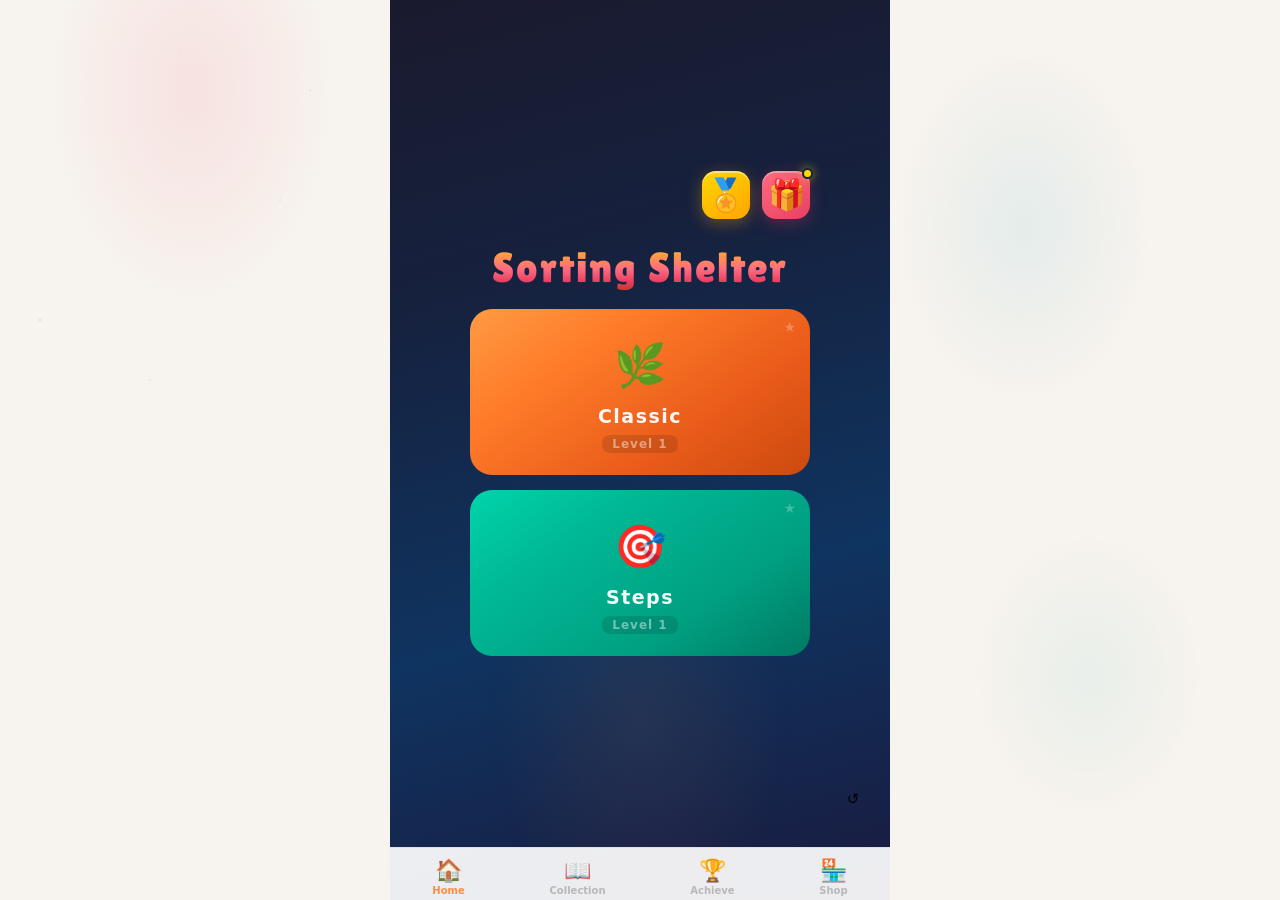
==== index.html @ 6ab9669a "Sorting Shelter Pro - v2 release" ====
<!DOCTYPE html>
<html lang="en">
<head>
<meta charset="UTF-8">
<meta name="viewport" content="width=device-width, initial-scale=1.0, maximum-scale=1.0, user-scalable=no, viewport-fit=cover">
<meta name="apple-mobile-web-app-capable" content="yes">
<meta name="apple-mobile-web-app-status-bar-style" content="default">
<title>Sorting Shelter</title>
<link rel="preconnect" href="https://fonts.googleapis.com">
<link rel="preconnect" href="https://fonts.gstatic.com" crossorigin>
<link href="https://fonts.googleapis.com/css2?family=Lilita+One&display=swap" rel="stylesheet">
<style>
:root {
  --tube-w: 68px; --tube-h: 172px; --cell-h: 34px;
  --bg: #F7F3EE; --card: #FFFFFF; --surface: #FFFDF9;
  --text: #3D3D3D; --text2: #8E8E8E; --text3: #B8B8B8;
  --gold: #FF9F1C; --pink: #FF6B81; --green: #2EC4B6; --blue: #45B7D1;
  --shadow: 0 2px 12px rgba(0,0,0,0.06); --shadow-lg: 0 8px 32px rgba(0,0,0,0.1);
  --radius: 16px; --radius-sm: 10px;
}
*, *::before, *::after { margin:0; padding:0; box-sizing:border-box; }
html, body { width:100%; height:100%; overflow:hidden; background:var(--bg);
  font-family: -apple-system, 'PingFang SC', 'Microsoft YaHei', system-ui, sans-serif;
  touch-action: manipulation; -webkit-tap-highlight-color: transparent;
  -webkit-user-select:none; user-select:none; -webkit-touch-callout:none; }

#app { width:100%; height:100%; max-width:500px; margin:0 auto;
  display:flex; flex-direction:column; position:relative; overflow:hidden;
  background:linear-gradient(180deg, #FFFDF7 0%, #F7F3EE 30%, #EDE8E0 100%); }

/* ===== PAGES ===== */
.page { position:absolute; top:0;left:0;width:100%;height:100%; z-index:50;
  display:flex; flex-direction:column; transition:transform 0.4s cubic-bezier(0.4,0,0.2,1), opacity 0.35s ease; }
.page.hidden { transform:translateY(12px); opacity:0; pointer-events:none; }

/* ===== BOTTOM NAV ===== */
#nav-bar { position:absolute; bottom:0;left:0;width:100%; z-index:60; display:flex;
  background:rgba(255,255,255,0.92); backdrop-filter:blur(20px);
  border-top:1px solid rgba(0,0,0,0.05); padding:6px 0 env(safe-area-inset-bottom,8px); justify-content:space-around; }
.nav-item { display:flex; flex-direction:column; align-items:center; gap:2px; cursor:pointer;
  padding:4px 12px; color:var(--text3); transition:color 0.2s; position:relative; }
.nav-item.active { color:#FF8C42; }
.nav-item .ni { font-size:22px; }
.nav-item .nl { font-size:10px; font-weight:600; }
.nav-dot { position:absolute; top:2px; right:calc(50% - 20px); width:7px; height:7px;
  background:var(--pink); border-radius:50%; border:2px solid #fff; display:none; }
.nav-dot.show { display:block; }

/* ===== HOME PAGE — Game UI Redesign ===== */
#home-page {
  justify-content:center; align-items:center; padding:0 20px 90px; gap:0; overflow-y:auto; overflow-x:hidden;
  background:linear-gradient(165deg, #1a1a2e 0%, #16213e 30%, #0f3460 65%, #1a1a3e 100%);
}

/* === Floating particle / nebula bg === */
.home-bg-deco { display:none; }
#home-page::before {
  content:''; position:fixed; inset:0; z-index:0; pointer-events:none;
  background:
    radial-gradient(ellipse 200px 300px at 15% 10%, rgba(255,107,129,.12) 0%, transparent 70%),
    radial-gradient(ellipse 180px 250px at 80% 25%, rgba(69,183,209,.10) 0%, transparent 70%),
    radial-gradient(ellipse 220px 320px at 50% 80%, rgba(255,140,66,.08) 0%, transparent 70%),
    radial-gradient(ellipse 160px 200px at 85% 75%, rgba(46,196,182,.07) 0%, transparent 70%);
}
#home-page::after {
  content:''; position:fixed; inset:0; z-index:0; pointer-events:none;
  opacity:.7; animation:bgTwinkle 6s ease-in-out infinite alternate;
  background-image:
    radial-gradient(2px 2px at 60px 120px, rgba(255,255,255,.5), transparent),
    radial-gradient(2px 2px at 180px 50px, rgba(255,224,102,.4), transparent),
    radial-gradient(1.5px 1.5px at 280px 200px, rgba(69,183,209,.4), transparent),
    radial-gradient(2px 2px at 40px 320px, rgba(255,107,129,.35), transparent),
    radial-gradient(1.5px 1.5px at 310px 90px, rgba(46,196,182,.3), transparent),
    radial-gradient(2px 2px at 150px 380px, rgba(255,154,68,.3), transparent);
}
@keyframes bgTwinkle { 0%{opacity:.5} 100%{opacity:1} }

/* === Top bar: medal + daily reward === */
.home-top-bar { position:relative; z-index:10; width:100%; max-width:340px;
  display:flex; justify-content:flex-end; align-items:center; margin-top:16px; margin-bottom:8px; gap:12px; }
.home-medal { cursor:pointer; transition:transform .2s; position:relative; }
.home-medal:active { transform:scale(.88); }
.home-medal-icon { font-size:32px; width:48px; height:48px;
  background:linear-gradient(145deg,#FFD700,#FFA500);
  border-radius:14px; display:flex; align-items:center; justify-content:center;
  box-shadow:0 4px 16px rgba(255,170,0,.35), inset 0 2px 0 rgba(255,255,255,.4), 0 -2px 0 rgba(0,0,0,.08);
  transition:all .2s; }
.home-medal:hover .home-medal-icon { transform:translateY(-2px); box-shadow:0 6px 22px rgba(255,170,0,.45); }
.home-medal-dot { position:absolute; top:-2px; right:-2px; width:10px; height:10px;
  background:#FF3B5C; border-radius:50%; border:2.5px solid #16213e; display:none;
  box-shadow:0 0 8px rgba(255,59,92,.6); animation:pulseDot 1.5s infinite; }
.home-medal-dot.show { display:block; }
@keyframes pulseDot { 0%,100%{transform:scale(1)} 50%{transform:scale(1.3)} }

/* === Daily gift button === */
.home-daily-btn { position:relative; cursor:pointer; transition:transform .2s; line-height:1; }
.home-daily-btn:active { transform:scale(.88); }
.home-daily-btn.claimed { opacity:.3; pointer-events:none; }
.home-daily-icon { font-size:30px; width:48px; height:48px;
  background:linear-gradient(145deg,#FF6B81,#E84060);
  border-radius:14px; display:flex; align-items:center; justify-content:center;
  box-shadow:0 4px 16px rgba(232,64,96,.3), inset 0 2px 0 rgba(255,255,255,.3), 0 -2px 0 rgba(0,0,0,.08);
  animation:giftBounce 2.5s ease-in-out infinite; filter:drop-shadow(0 2px 6px rgba(232,64,96/.25)); }
.home-daily-btn.claimed .home-daily-icon { animation:none; filter:grayscale(.7); }
@keyframes giftBounce {
  0%,100%{transform:translateY(0) rotate(-3deg)}
  33%{transform:translateY(-4px) rotate(3deg)}
  66%{transform:translateY(-2px) rotate(-2deg)}
}
.home-daily-dot { position:absolute; top:-3px; right:-3px; width:11px; height:11px;
  background:#FFD700; border-radius:50%; border:2.5px solid #16213e;
  display:none; box-shadow:0 0 10px rgba(255,215,0,.6); animation:pulseDot 1.5s infinite .2s; }
.home-daily-dot.show { display:block; }

/* === Hero — big floating game title === */
.home-hero { text-align:center; margin:16px 0 18px; position:relative; z-index:5; }
.home-title { font-family:'Lilita One',cursive; font-size:42px; letter-spacing:2px;
  background:linear-gradient(180deg,#FFE066 0%,#FF9A44 25%,#FF6B81 55%,#E84060 80%,#C0392B 100%);
  -webkit-background-clip:text; -webkit-text-fill-color:transparent; background-clip:text;
  filter:drop-shadow(0 3px 0 rgba(0,0,0/.25)) drop-shadow(0 5px 12px rgba(255,106,129/.35));
  animation:titleFloat 4s ease-in-out infinite; }
@keyframes titleFloat { 0%,100%{transform:translateY(0)} 50%{transform:translateY(-5px)} }

/* === Mascot parade — collectible slots (glassmorphism) === */
/* === Stats pills — hidden (removed from HTML) === */
.home-stats { display:none; }
.stat-pill { display:none; }

/* === Mode cards — game level selection style === */
.mode-cards { display:flex; flex-direction:column; gap:15px; width:100%;
  max-width:340px; position:relative; z-index:5; }

.mode-card { border-radius:22px; padding:0; cursor:pointer;
  transition:all .3s cubic-bezier(.34,1.56,.64,1);
  position:relative; overflow:hidden;
  border:2px solid rgba(255,255,255/.08);
  box-shadow:0 8px 32px rgba(0,0,0/.2), 0 2px 8px rgba(0,0,0/.1), inset 0 1px 0 rgba(255,255,255/.06); }
.mode-card:active { transform:scale(.95) translateY(2px); }
.mode-card:hover { transform:translateY(-3px); box-shadow:0 12px 40px rgba(0,0,0/.3), 0 4px 12px rgba(0,0,0/.15); }

/* Classic — warm golden fire gradient */
.mode-card.c0 {
  background:linear-gradient(145deg, #FF9A44 0%, #FF7B29 30%, #E85A19 70%, #CC4A0F 100%); }
.mode-card.c0::before {
  content:''; position:absolute; inset:0;
  background:
    linear-gradient(135deg, rgba(255,255,255/.18) 0%, transparent 55%);
  pointer-events:none; }

/* Steps — electric teal gradient */
.mode-card.c2 {
  background:linear-gradient(145deg, #00D4AA 0%, #00B894 30%, #009F82 70%, #007A63 100%); }
.mode-card.c2::before {
  content:''; position:absolute; inset:0;
  background:
    linear-gradient(135deg, rgba(255,255,255/.15) 0%, transparent 55%);
  pointer-events:none; }

.mode-card-inner { display:flex; flex-direction:column; align-items:center; gap:8px;
  padding:26px 20px 22px; position:relative; z-index:1; }
.mode-big-icon { font-size:42px; width:62px; height:62px; border-radius:17px;
  background:linear-gradient(145deg, rgba(255,255,255/.25), rgba(255,255,255/.08));
  display:flex; align-items:center; justify-content:center;
  box-shadow:0 4px 16px rgba(0,0,0/.15), inset 0 2px 0 rgba(255,255,255/.2);
  border:1px solid rgba(255,255,255/.15);
  transition:transform .3s; }
.mode-card:hover .mode-big-icon { transform:rotate(-5deg) scale(1.08); }

.mode-name { font-size:19px; font-weight:900; letter-spacing:1.5px; color:rgba(255,255,255,.95);
  text-shadow:0 2px 4px rgba(0,0,0/.2); }

.mode-lvl { font-size:12px; font-weight:700; letter-spacing:1px;
  color:rgba(255,255,255,.45); text-shadow:0 1px 2px rgba(0,0,0/.15);
  background:rgba(0,0,0,.12); padding:2px 10px; border-radius:8px; }

/* Star ornament on mode cards */
.mode-card::after {
  content:'★'; position:absolute; top:10px; right:14px; font-size:14px;
  opacity:.25; color:#fff; pointer-events:none; }

/* === Reset button === */
.home-reset { position:absolute; bottom:84px; right:20px; z-index:10;
  width:34px; height:34px; border-radius:50%;
  background:rgba(255,255,255/.06); color:rgba(255,255,255/.2); font-size:15px;
  display:flex; align-items:center; justify-content:center;
  cursor:pointer; transition:all .25s; border:1px solid rgba(255,255,255/.06); }
.home-reset:active { background:rgba(255,255,255/.12); color:rgba(255,255,255/.4); }

/* ===== GAME PAGE ===== */
#game-page { padding-bottom:70px; background:linear-gradient(180deg,#FFF9F3 0%,#F7F0E8 25%,#EDE6DD 60%,#E5DDD2 100%); }
/* Header - floating glass panel */
.g-top { padding:10px 14px 8px; display:flex; align-items:center; justify-content:space-between;
  position:relative; z-index:20; gap:6px;
  background:linear-gradient(180deg,rgba(255,255,255,0.7) 0%,rgba(255,255,255,0.35) 100%);
  backdrop-filter:blur(16px); border-bottom:1px solid rgba(0,0,0,0.04); }
.g-back { width:38px; height:38px; border-radius:14px; background:rgba(255,255,255,0.85);
  box-shadow:0 3px 12px rgba(0,0,0,0.08), inset 0 1px 0 rgba(255,255,255,0.9);
  color:#666; font-size:17px; cursor:pointer;
  display:flex; align-items:center; justify-content:center; flex-shrink:0;
  transition:all 0.2s; border:1px solid rgba(0,0,0,0.04); }
.g-back:active { transform:scale(0.90); background:rgba(0,0,0,0.05); }
.g-title-area { flex:1; display:flex; flex-direction:column; align-items:center; gap:1px; min-width:0; }
.g-title { color:#333; font-size:16px; font-weight:900; letter-spacing:0.5px; text-shadow:0 1px 0 rgba(255,255,255,0.5); }
.g-stars { font-size:18px; letter-spacing:2px; filter:drop-shadow(0 1px 2px rgba(255,200,0,0.4)); }
.g-badges { display:flex; gap:5px; flex-wrap:wrap; align-items:center; }
.gbdg { padding:4px 10px; border-radius:10px; font-size:10px; font-weight:800;
  letter-spacing:0.3px; box-shadow:0 2px 6px rgba(0,0,0,0.06); }
.gbdg.lv { background:linear-gradient(135deg,#FFF3E0,#FFE0B2); color:#E67E22;
  box-shadow:0 2px 8px rgba(230,126,34,0.15); }
.gbdg.mv { background:linear-gradient(135deg,#FFF8E1,#FFE082); color:#D4A017;
  box-shadow:0 2px 8px rgba(212,160,23,0.12); }
.gbdg.cm { background:linear-gradient(135deg,#E0F7FA,#B2EBF2); color:#0097A7; font-size:11px;
  box-shadow:0 2px 8px rgba(0,151,167,0.12); }
/* Shop icon in game */
.g-shop-btn { width:34px; height:34px; border-radius:12px; background:linear-gradient(145deg,#FFECB3,#FFD54F);
  border:none; cursor:pointer; font-size:16px;
  display:flex; align-items:center; justify-content:center;
  box-shadow:0 3px 12px rgba(255,193,7,0.25); flex-shrink:0; transition:all 0.18s; }
.g-shop-btn:active { transform:scale(0.88); box-shadow:0 1px 6px rgba(255,193,7,0.2); }
/* Combo - big juicy popup */
.combo-pop { position:fixed; top:35%; left:50%; transform:translate(-50%,-50%); z-index:300;
  pointer-events:none; font-size:32px; font-weight:900;
  background:linear-gradient(135deg,#FF8C42,#FF6B81);
  -webkit-background-clip:text; -webkit-text-fill-color:transparent; background-clip:text;
  filter:drop-shadow(0 4px 12px rgba(255,140,66,0.5)) drop-shadow(0 0 20px rgba(255,107,129,0.3));
  animation:comboUp 1.2s cubic-bezier(0.175,0.885,0.32,1.275) forwards; }
@keyframes comboUp { 0%{transform:translate(-50%,-50%) scale(0.3) rotate(-8deg);opacity:0}
  25%{transform:translate(-50%,-65%) scale(1.25) rotate(2deg);opacity:1}
  45%{transform:translate(-50%,-70%) scale(1) rotate(0deg);opacity:1}
  100%{transform:translate(-50%,-110%) scale(0.85) rotate(0deg);opacity:0} }
/* Progress bar - thick glowing */
#prog-wrap { padding:6px 18px 4px; position:relative; z-index:20; }
#prog-trk { width:100%; height:8px; background:rgba(0,0,0,0.06); border-radius:4px; overflow:hidden;
  box-shadow:inset 0 1px 3px rgba(0,0,0,0.08); }
#prog-fill { height:100%; background:linear-gradient(90deg,#2EC4B6,#45B7D1,#6DD5ED); border-radius:4px;
  transition:width 0.5s cubic-bezier(0.4,0,0.2,1); width:0%;
  box-shadow:0 0 8px rgba(46,196,182,0.35), 0 2px 4px rgba(46,196,182,0.2);
  position:relative; }
#prog-fill::after { content:''; position:absolute; right:0;top:-2px;width:12px;height:12px;
  border-radius:50%; background:radial-gradient(circle,#fff 40%,transparent 70%);
  opacity:0.7; animation:progPulse 1.5s ease-in-out infinite; }
@keyframes progPulse { 0%,100%{transform:scale(1);opacity:0.7} 50%{transform:scale(1.5);opacity:0.4} }

/* ===== TUTORIAL BANNER ===== */
#tut-banner { position:relative; z-index:25; margin:4px 14px 0; padding:10px 14px;
  display:flex; align-items:center; gap:10px;
  background:linear-gradient(135deg,rgba(255,255,255,.95),rgba(255,248,240,.95));
  border-radius:16px; box-shadow:0 4px 20px rgba(0,0,0,.08),0 0 0 1.5px rgba(255,140,66,.18);
  backdrop-filter:blur(12px); animation:tutSlideIn .45s cubic-bezier(.34,1.56,.64,1); }
@keyframes tutSlideIn { from{opacity:0;transform:translateY(-14px)} to{opacity:1;transform:translateY(0)} }
#tut-banner.show { display:flex !important; }
.tut-guide { font-size:34px; line-height:1; flex-shrink:0;
  animation:tutGuideFloat 2s ease-in-out infinite; }
@keyframes tutGuideFloat { 0%,100%{transform:translateY(0)} 50%{transform:translateY(-4px)} }
.tut-content { flex:1; min-width:0; }
.tut-title { font-size:13px; font-weight:900; color:#FF8C42; letter-spacing:.5px; margin-bottom:2px; }
.tut-desc { font-size:11px; color:#666; line-height:1.4; }
.tut-skip { flex-shrink:0; padding:6px 14px; border-radius:12px; border:1px solid rgba(0,0,0,.08);
  background:rgba(0,0,0,.03); color:#999; font-size:11px; font-weight:700; cursor:pointer;
  transition:all .2s; }
.tut-skip:active { background:rgba(0,0,0,.08); color:#666; }

/* Tutorial tube highlight glow */
.tube-w.tut-source { animation:tutGlowSource 1s ease-in-out infinite; }
.tube-w.tut-target { animation:tutGlowTarget 1s ease-in-out infinite; }
@keyframes tutGlowSource {
  0%,100%{ filter:drop-shadow(0 0 6px rgba(255,140,66,.4)) drop-shadow(0 0 14px rgba(255,140,66,.18)); }
  50%{ filter:drop-shadow(0 0 12px rgba(255,140,66,.7)) drop-shadow(0 0 28px rgba(255,140,66,.35)); }
}
@keyframes tutGlowTarget {
  0%,100%{ filter:drop-shadow(0 0 6px rgba(46,196,182,.4)) drop-shadow(0 0 14px rgba(46,196,182,.18)); }
  50%{ filter:drop-shadow(0 0 12px rgba(46,196,182,.7)) drop-shadow(0 0 28px rgba(46,196,182,.35)); }
}

/* Arrow indicator between tubes */
.tut-arrow { position:absolute; z-index:30; pointer-events:none;
  font-size:22px; animation:tutArrowBounce .8s ease-in-out infinite; }
@keyframes tutArrowBounce { 0%,100%{transform:translateY(0)} 50%{transform:translateY(-8px)} }

/* Tube area - centered stage */
#tube-area { flex:1; position:relative; z-index:20; display:flex;
  flex-wrap:wrap; justify-content:center; align-items:flex-end; align-content:flex-end;
  padding:8px 10px 6px; gap:12px 8px; overflow-y:auto; }
/* Tube - 3D glass column */
.tube-w { display:flex; flex-direction:column; align-items:center; cursor:pointer;
  position:relative; transition:transform 0.3s cubic-bezier(0.34,1.56,0.64,1); }
.tube-w:active { transform:scale(0.94); }
.tube-w.pure .tube-b { border-color:rgba(46,196,182,0.55);
  box-shadow:0 0 0 2px rgba(46,196,182,0.18),
  0 0 18px rgba(46,196,182,0.15), 0 8px 24px rgba(0,0,0,0.08),
  inset 0 -4px 12px rgba(46,196,182,0.06); }
.tube-w.ready .tube-b { border-color:#2EC4B6;
  animation:readyGlow 1.2s ease-in-out infinite; }
@keyframes readyGlow { 0%,100%{box-shadow:0 0 0 3px rgba(46,196,182,0.25),0 0 22px rgba(46,196,182,0.2),0 8px 24px rgba(0,0,0,0.08)}
  50%{box-shadow:0 0 0 7px rgba(46,196,182,0.45),0 0 36px rgba(46,196,182,0.35),0 8px 28px rgba(0,0,0,0.1)} }
.tube-w.wrong { animation:shake 0.4s ease; }
@keyframes shake { 0%,100%{transform:translateX(0)} 20%{transform:translateX(-6px)}
  40%{transform:translateX(6px)} 60%{transform:translateX(-4px)} 80%{transform:translateX(4px)} }
.tube-w.hint { animation:hintPulse 0.5s ease-in-out 3; }
@keyframes hintPulse { 0%,100%{filter:brightness(1)} 50%{filter:brightness(1.25) drop-shadow(0 0 14px var(--gold))} }
.tube-w.selected .tube-b { border-color:#FF8C42 !important;
  box-shadow:0 0 0 3.5px rgba(255,140,66,0.30),0 0 26px rgba(255,140,66,0.20),0 8px 24px rgba(0,0,0,0.09),
  inset 0 0 16px rgba(255,140,66,0.04); }
/* Extra slot: 2 cells = half height, solid like normal tubes */
.tube-w.extra-tube .tube-b { min-height:calc(var(--cell-h)*2 + 14px); }
.tube-w.extra-tube .tube-s { display:none; }
.ripple { position:absolute; border-radius:50%; background:rgba(255,140,66,0.35);
  transform:scale(0); animation:rippleOut 0.6s ease-out forwards; pointer-events:none; z-index:5; }
@keyframes rippleOut { to { transform:scale(4.5); opacity:0; } }

/* Tube body - frosted glass column */
.tube-b {
  width:var(--tube-w); min-height:var(--tube-h); position:relative;
  display:flex; flex-direction:column-reverse; padding:5px 0;
  border-radius:13px 13px 20px 20px;
  background:linear-gradient(180deg,
    rgba(255,255,255,0.96) 0%,
    rgba(252,248,245,0.92) 20%,
    rgba(248,242,236,0.86) 55%,
    rgba(242,236,230,0.88) 85%,
    rgba(238,232,226,0.92) 100%);
  border:2.5px solid rgba(200,190,178,0.35);
  box-shadow:
    inset 0 2px 0 rgba(255,255,255,0.9),
    inset 0 -6px 14px rgba(0,0,0,0.03),
    0 6px 24px rgba(0,0,0,0.07),
    0 2px 8px rgba(0,0,0,0.04);
  transition:box-shadow 0.3s,border-color 0.3s;
}
.tube-base { width:calc(var(--tube-w) + 14px); height:7px;
  background:linear-gradient(90deg,rgba(0,0,0,0.05),rgba(0,0,0,0.08),rgba(0,0,0,0.05));
  border-radius:0 0 12px 12px; margin-top:-1px; box-shadow:0 2px 6px rgba(0,0,0,0.06); }

/* Animal cells - juicy rounded tiles */
.tube-a { width:calc(var(--tube-w) - 14px); height:var(--cell-h); margin:2px auto;
  border-radius:11px; display:flex; align-items:center; justify-content:center;
  font-size:19px; position:relative; z-index:2;
  animation:popIn 0.32s cubic-bezier(0.34,1.56,0.64,1);
  background:linear-gradient(145deg,#FFFFFF 0%,#FFF9F2 40%,#FFF3E6 100%);
  box-shadow:
    0 2px 6px rgba(0,0,0,0.07),
    0 1px 2px rgba(0,0,0,0.04),
    inset 0 1.5px 0 rgba(255,255,255,0.95),
    inset 0 -1px 0 rgba(0,0,0,0.02);
  border:1px solid rgba(255,255,255,0.7); }
@keyframes popIn { 0%{transform:translateY(-22px) scale(0.65);opacity:0}
  100%{transform:translateY(0) scale(1);opacity:1} }
/* Top cell gets extra elevation */
.tube-a.top { 
  box-shadow:
    0 5px 14px rgba(0,0,0,0.10),
    0 2px 5px rgba(0,0,0,0.06),
    inset 0 2px 0 rgba(255,255,255,1),
    inset 0 -1px 0 rgba(0,0,0,0.02);
  transform:translateY(-1px); margin-bottom:3px; }
.tube-e { width:22px; height:22px; border-radius:50%;
  background:linear-gradient(145deg,rgba(250,248,245,0.8),rgba(240,235,230,0.5));
  border:1.5px dashed rgba(180,170,160,0.2); margin:auto;
  box-shadow:inset 0 1px 2px rgba(0,0,0,0.03); }
.tube-s { width:calc(var(--tube-w) - 14px); height:var(--cell-h); margin:2px auto;
  border-radius:11px; background:linear-gradient(145deg,rgba(248,246,243,0.6),rgba(240,236,232,0.35));
  border:1px solid rgba(220,212,202,0.2); }
/* Fly arc - enhanced shadow */
.fly-arc { position:fixed; z-index:500; pointer-events:none; font-size:26px;
  filter:drop-shadow(0 6px 16px rgba(0,0,0,0.25)) drop-shadow(0 2px 4px rgba(0,0,0,0.15)); }
.splash { position:fixed; z-index:499; pointer-events:none; width:6px; height:6px;
  border-radius:50%; animation:splashOut 0.5s ease-out forwards; }
@keyframes splashOut { 0%{transform:translate(0,0) scale(1);opacity:0.9}
  100%{transform:translate(var(--sx),var(--sy)) scale(0);opacity:0} }
.rel-a { position:fixed; z-index:500; pointer-events:none; font-size:32px;
  animation:relUp 0.8s cubic-bezier(0.25,0.46,0.45,0.94) forwards;
  filter:drop-shadow(0 4px 12px rgba(255,140,66,0.3)); }
@keyframes relUp { 0%{transform:translateY(0) scale(1);opacity:1}
  40%{transform:translateY(-110px) scale(1.4);opacity:1}
  70%{transform:translateY(-180px) scale(1.1);opacity:0.7}
  100%{transform:translateY(-220px) scale(0.3);opacity:0} }

/* Items - large pill buttons */
#item-bar { padding:4px 16px; display:flex; justify-content:center; gap:8px;
  flex-wrap:wrap; position:relative; z-index:20; }
.itm { display:flex; align-items:center; gap:5px; padding:9px 14px; border-radius:16px;
  border:none; background:linear-gradient(145deg,#FFFFFF 0%,#FAF8F5 100%);
  color:#555; font-size:11px; font-weight:700; cursor:pointer;
  box-shadow:0 3px 14px rgba(0,0,0,0.06), 0 1px 3px rgba(0,0,0,0.04),
    inset 0 1.5px 0 rgba(255,255,255,0.95);
  transition:all 0.2s cubic-bezier(0.4,0,0.2,1); position:relative; }
.itm:active { transform:scale(0.94) translateY(1px); box-shadow:0 1px 6px rgba(0,0,0,0.08); }
.itm:disabled { opacity:0.35; pointer-events:none; }
.itm .ic { font-size:17px; }
.itm .cn { color:#FF8C42; font-weight:900; font-size:11px; min-width:14px; text-align:center; }
#ctrls { padding:6px 18px 14px; display:flex; justify-content:center; gap:12px;
  position:relative; z-index:20; }
.cbtn { flex:1; max-width:150px; height:44px; border:none; border-radius:22px;
  font-size:13px; font-weight:800; cursor:pointer; display:flex;
  align-items:center; justify-content:center; gap:6px;
  transition:all 0.2s cubic-bezier(0.4,0,0.2,1);
  letter-spacing:0.5px; }
.cbtn:active { transform:scale(0.95) translateY(1px); }
.cbtn.und { background:linear-gradient(145deg,#FFFFFF 0%,#F5F3F0 100%);
  color:#777; box-shadow:0 4px 16px rgba(0,0,0,0.05), inset 0 1px 0 rgba(255,255,255,0.9),
    inset 0 -1px 0 rgba(0,0,0,0.02); border:1px solid rgba(0,0,0,0.04); }
.cbtn.und:disabled { opacity:0.28; pointer-events:none; }
.cbtn.res { background:linear-gradient(135deg,#FFF0EC 0%,#FFE0D8 100%);
  color:#E74C3C; box-shadow:0 4px 18px rgba(231,76,60,0.15), inset 0 1px 0 rgba(255,255,255,0.7);
  border:1px solid rgba(231,76,60,0.08); }

/* ===== COLLECTION PAGE ===== */
#coll-page { padding:0 0 90px; overflow-y:auto; }
/* Header */
.coll-header { text-align:center; padding:28px 20px 16px;
  background:linear-gradient(180deg,#FFF8F0 0%,#FFFDF9 60%,#F7F3EE 100%); }
.coll-hero-icon { font-size:52px; animation:float 3s ease-in-out infinite; }
.coll-title { font-size:26px; font-weight:900; margin-top:2px;
  background:linear-gradient(135deg,#FF8C42,#FF6B81,#45B7D1);
  -webkit-background-clip:text; -webkit-text-fill-color:transparent; background-clip:text; }
.coll-sub { color:var(--text2); font-size:12px; margin-top:2px; }
/* Progress Ring */
.coll-progress-ring { position:relative; width:100px; height:100px; margin:16px auto 0; }
.coll-ring-svg { width:100%; height:100%; transform:rotate(-90deg); }
.coll-ring-bg { fill:none; stroke:#EDE8E0; stroke-width:8; }
.coll-ring-fill { fill:none; stroke:url(#ringGrad); stroke-width:8; stroke-linecap:round;
  transition:stroke-dasharray 0.6s ease; }
.coll-ring-text { position:absolute; top:0;left:0;width:100%;height:100%;
  display:flex; flex-direction:column; align-items:center; justify-content:center; }
.coll-ring-text span { font-size:22px; font-weight:900; color:var(--text); }
.coll-ring-text small { font-size:12px; color:var(--text3); font-weight:600; }

/* Region Section */
.coll-section { padding:0 14px; margin-bottom:18px; }
.coll-section-title { display:flex; align-items:center; gap:8px; font-size:14px; font-weight:800;
  color:var(--text); margin-bottom:10px; padding:0 4px; }
.coll-section-title .cst-icon { font-size:18px; }
.coll-section-title .cst-count { margin-left:auto; font-size:11px; font-weight:600; color:var(--text2); }
.coll-section-title .cst-count span { color:#FF8C42; }

/* Card Grid */
.coll-grid { display:grid; grid-template-columns:repeat(4,1fr); gap:8px; }

/* Card */
.coll-card { border-radius:18px; padding:10px 4px 8px; background:var(--card);
  box-shadow:0 3px 12px rgba(0,0,0,0.05); text-align:center;
  position:relative; overflow:hidden;
  animation:collFadeIn 0.5s ease both;
  transition:transform 0.2s,box-shadow 0.2s; }
@keyframes collFadeIn { 0%{opacity:0;transform:translateY(12px) scale(0.92)}
  100%{opacity:1;transform:translateY(0) scale(1)} }
.coll-card:active { transform:scale(0.93); box-shadow:0 6px 20px rgba(0,0,0,0.1); }

/* Top accent bar */
.coll-card::before { content:''; position:absolute; top:0;left:0;width:100%;height:3px;
  transition:opacity 0.3s; }

/* Unlocked card */
.coll-card.unlocked { border:1px solid rgba(0,0,0,0.04); }
.coll-card.unlocked::before {
  background:linear-gradient(90deg,var(--card-accent, #FF8C42), var(--card-accent2, #FF6B81)); }
.coll-card.unlocked .coll-emoji { font-size:36px; line-height:1.1; filter:drop-shadow(0 2px 6px rgba(0,0,0,0.1)); }
.coll-card.unlocked .coll-name { color:var(--text); font-size:11px; font-weight:700; margin-top:4px; line-height:1.2; }
.coll-card.unlocked .coll-sound { color:var(--text3); font-size:9px; margin-top:2px; }
.coll-card.unlocked .coll-region { display:inline-block; font-size:9px; font-weight:600;
  padding:2px 8px; border-radius:8px; margin-top:4px;
  color:#FF8C42; background:rgba(255,140,66,0.08); }

/* Locked card */
.coll-card.locked { background:linear-gradient(135deg,#EEE,#F5F5F5); border:1px dashed rgba(0,0,0,0.06); }
.coll-card.locked::before { background:linear-gradient(90deg,#D0D0D0,#B8B8B8); opacity:0.3; }
.coll-card.locked .coll-emoji { font-size:28px; opacity:0.2; filter:grayscale(1) blur(2px); }
.coll-card.locked .coll-name { color:var(--text3); font-size:10px; margin-top:4px; }
.coll-card.locked .coll-sound { display:none; }
.coll-card.locked .coll-region { display:inline-block; font-size:9px; font-weight:600;
  padding:2px 8px; border-radius:8px; margin-top:4px;
  color:var(--text3); background:rgba(0,0,0,0.03); }
.coll-card.locked::after { content:'?'; position:absolute; bottom:4px;right:6px;
  font-size:20px; font-weight:900; color:rgba(0,0,0,0.06); }

/* Rare glow for collection progress milestones */
.coll-card.unlocked.rare::before { height:4px; }
.coll-card.unlocked.rare { border:1px solid rgba(255,140,66,0.15);
  box-shadow:0 3px 16px rgba(255,140,66,0.1); }

/* Responsive */
@media (max-width:380px) {
  .coll-grid { grid-template-columns:repeat(4,1fr); gap:6px; }
  .coll-card.unlocked .coll-emoji { font-size:30px; }
  .coll-card { padding:8px 3px 6px; border-radius:14px; }
}

/* ===== ACHIEVEMENTS PAGE ===== */
#achv-page { padding:12px 12px 90px; overflow-y:auto; background:#F5F3EE; }
.achv-header { text-align:center; margin-bottom:14px; }
.achv-title { font-size:22px; font-weight:800; color:#2C2C2C; letter-spacing:0.5px; }
.achv-stats { font-size:11px; color:#999; margin-top:2px; }
.achv-stats span { font-weight:700; color:#FF8C42; }
.achv-cat { margin-bottom:14px; }
.achv-cat-title { font-size:12px; font-weight:700; color:#777; padding:0 2px; margin-bottom:8px;
  display:flex; align-items:center; gap:6px; letter-spacing:0.3px; }
.achv-cat-title::after { content:''; flex:1; height:1px; background:rgba(0,0,0,0.06); }
.achv-grid { display:grid; grid-template-columns:1fr 1fr; gap:8px; }

/* === All items share this base === */
.achv-item { position:relative; border-radius:14px; padding:12px 10px 10px;
  background:#EBE7E0; box-shadow:0 1px 3px rgba(0,0,0,0.03);
  display:flex; flex-direction:column; align-items:center; text-align:center;
  overflow:hidden; transition:all 0.35s ease;
  animation:achvFadeIn 0.4s ease both;
  border:1px solid rgba(0,0,0,0.03); }
@keyframes achvFadeIn { 0%{opacity:0;transform:translateY(10px)} 100%{opacity:1;transform:translateY(0)} }
.achv-item:active { transform:scale(0.96); }

/* Top accent bar — muted for locked, vivid for done */
.achv-item::before { content:''; position:absolute; top:0;left:0;right:0;height:2px; opacity:0.2;
  transition:opacity 0.35s,height 0.35s,background 0.35s; }
.achv-item.tier-bronze::before { background:linear-gradient(90deg,#CD7F32,#E8BA78); }
.achv-item.tier-silver::before { background:linear-gradient(90deg,#9EAAB8,#C8D4E4); }
.achv-item.tier-gold::before { background:linear-gradient(90deg,#D4A017,#FFD700); }
.achv-item.tier-diamond::before { background:linear-gradient(90deg,#7EC8E3,#B9E8FF); }
.achv-item.done::before { height:3px; opacity:1; }

/* Icon */
.achv-item .achv-icon { font-size:30px; margin:6px 0 2px; line-height:1;
  filter:grayscale(1) brightness(0.75); opacity:0.25;
  transition:filter 0.4s,opacity 0.4s,transform 0.4s; }
.achv-item.done .achv-icon {
  filter:none; opacity:1; transform:scale(1.08);
  filter:drop-shadow(0 2px 6px rgba(0,0,0,0.1));
  animation:achvIconBounce 2.4s ease-in-out infinite 0.5s; }
@keyframes achvIconBounce {
  0%,100%{transform:scale(1.08) translateY(0)}
  50%{transform:scale(1.14) translateY(-2px)} }

/* Name */
.achv-item .achv-name { font-size:11px; font-weight:600; color:#B5B2AA; margin:2px 0;
  line-height:1.2; transition:color 0.35s; }
.achv-item.done .achv-name { color:#2C2C2C; font-weight:800; }

/* Description */
.achv-item .achv-desc { font-size:9px; color:#CCC8C0; margin-bottom:4px; line-height:1.3;
  transition:color 0.35s; }
.achv-item.done .achv-desc { color:#999; }

/* === Progress bar — ALWAYS visible === */
.achv-progress-wrap { width:80%; margin:4px 0; }
.achv-progress-track { width:100%; height:4px; background:rgba(0,0,0,0.06); border-radius:2px; overflow:hidden; }
.achv-progress-fill { height:100%; border-radius:2px; transition:width 0.6s ease; }
.achv-item:not(.done) .achv-progress-fill { background:linear-gradient(90deg,#FFB366,#FF8C42); }
.achv-item.done .achv-progress-fill { background:linear-gradient(90deg,#2ECC71,#1ABC9C); }
.achv-progress-label { font-size:8px; color:#C5C2BA; margin-top:2px; font-weight:600; text-align:center; }
.achv-item.done .achv-progress-label { color:#1ABC9C; }

/* Reward pill */
.achv-item .achv-reward { font-size:9px; font-weight:600; padding:2px 10px; border-radius:10px;
  background:rgba(0,0,0,0.03); color:#BBB8B0; margin-top:2px; transition:all 0.35s; }
.achv-item.done .achv-reward {
  background:linear-gradient(135deg,#E8F8F0,#D4F0E0);
  color:#1E8449; font-weight:700; }

/* Done card glow */
.achv-item.done {
  background:linear-gradient(160deg,#FFFFFF 0%,#FFFDF7 40%,#FFF8EC 100%);
  box-shadow:0 2px 12px rgba(255,140,66,0.08),0 1px 4px rgba(0,0,0,0.04);
  border:1.5px solid rgba(255,180,80,0.15); }

/* ===== OVERLAYS ===== */
.ovl { position:fixed; top:0;left:0;width:100%;height:100%; z-index:200; display:none;
  align-items:center; justify-content:center;
  background:rgba(0,0,0,0.40); backdrop-filter:blur(14px);
  -webkit-backdrop-filter:blur(14px); }
.ovl.show { display:flex; }

/* Base overlay card */
.ovl-card { background:linear-gradient(180deg,#FFFFFF 0%,#FBF9F7 50%,#F7F3ED 100%);
  border-radius:28px; padding:30px 24px 24px;
  text-align:center; max-width:340px; width:90%;
  position:relative; overflow:hidden;
  box-shadow:
    0 25px 70px rgba(0,0,0,0.18),
    0 10px 25px rgba(0,0,0,0.10),
    inset 0 1px 0 rgba(255,255,255,0.9),
    inset 0 -2px 0 rgba(0,0,0,0.02);
  animation:cardIn 0.45s cubic-bezier(0.175,0.885,0.32,1.275); }
@keyframes cardIn { 0%{transform:scale(0.55) translateY(20px);opacity:0}
  100%{transform:scale(1) translateY(0);opacity:1} }

/* Top decorative glow arc */
.ovl-card::before { content:''; position:absolute; top:-60px; left:50%; transform:translateX(-50%);
  width:280px; height:160px; border-radius:50%;
  background:radial-gradient(ellipse at center,
    rgba(255,140,66,0.12) 0%, rgba(255,107,129,0.06) 40%, transparent 70%);
  pointer-events:none; }
/* Top accent line */
.ovl-card::after { content:''; position:absolute; top:0; left:50%; transform:translateX(-50%);
  width:60%; height:4px; border-radius:0 0 8px 8px;
  background:linear-gradient(90deg,transparent,var(--gold),var(--pink),var(--blue),transparent);
  opacity:0.7; pointer-events:none; }

.ovl-emoji { font-size:56px; margin-bottom:4px; position:relative; z-index:1;
  filter:drop-shadow(0 4px 8px rgba(0,0,0,0.1));
  animation:bounceEmoji 1s ease-in-out 0.2s both; }
@keyframes bounceEmoji {
  0%{transform:scale(0) rotate(-15deg)}
  50%{transform:scale(1.25) rotate(5deg)}
  75%{transform:scale(0.95) rotate(-2deg)}
  100%{transform:scale(1) rotate(0)} }
.ovl-title { font-size:26px; font-weight:900; margin:4px 0 2px; position:relative; z-index:1;
  letter-spacing:0.5px;
  background:linear-gradient(135deg,#FF8C42,#FF6B81,#E74C3C);
  -webkit-background-clip:text; -webkit-text-fill-color:transparent; background-clip:text; }
.ovl-sub { color:var(--text2); font-size:13px; margin-bottom:8px; position:relative; z-index:1;
  line-height:1.4; }

/* Stars - big and glowing */
.ovl-stars { font-size:36px; margin:10px 0 6px; position:relative; z-index:1;
  letter-spacing:6px; filter:drop-shadow(0 2px 8px rgba(255,200,0,0.35));
  animation:starPopIn 0.6s cubic-bezier(0.175,0.885,0.32,1.275) 0.4s both; }
@keyframes starPopIn {
  0%{transform:scale(0); opacity:0}
  60%{transform:scale(1.2); opacity:1}
  100%{transform:scale(1); opacity:1} }

/* Stats info row */
.ovl-stats-wrap { display:flex; justify-content:center; gap:12px; margin:10px auto 6px;
  flex-wrap:wrap; position:relative; z-index:1; }
.ovl-stat-pill { display:inline-flex; align-items:center; gap:4px; padding:5px 12px;
  border-radius:12px; font-size:11px; font-weight:700; color:var(--text2);
  background:rgba(0,0,0,0.03); border:1px solid rgba(0,0,0,0.04); }
.ovl-stat { display:none; } /* old single stat hidden, use pill instead */

/* Coin badge - prominent pill */
.ovl-coin { font-size:16px; font-weight:900; margin:8px auto 16px; position:relative; z-index:1;
  display:inline-flex; align-items:center; gap:6px;
  padding:8px 22px; border-radius:20px;
  background:linear-gradient(135deg,#FFF8E1,#FFE082);
  color:#E67E22; border:1.5px solid rgba(230,126,34,0.2);
  box-shadow:0 4px 14px rgba(255,193,7,0.18), inset 0 1.5px 0 rgba(255,255,255,0.8);
  letter-spacing:0.5px; }

/* Button area */
.ovl-btns { display:flex; flex-direction:column; gap:8px; position:relative; z-index:1; }
.ovl-btn { padding:14px 32px; border-radius:22px; border:none; font-size:15px;
  font-weight:800; cursor:pointer; transition:all 0.2s cubic-bezier(0.4,0,0.2,1);
  letter-spacing:0.5px; display:flex; align-items:center; justify-content:center; gap:6px; }
.ovl-btn:active { transform:scale(0.96) translateY(1px); }
/* Primary - next level CTA */
.ovl-btn.pri { background:linear-gradient(135deg,#2EC4B6,#26A69A,#0097A7);
  color:#fff; box-shadow:0 6px 24px rgba(46,196,182,0.32), 0 2px 6px rgba(46,196,182,0.15), inset 0 1.5px 0 rgba(255,255,255,0.2);
  font-size:17px; padding:16px 32px; }
.ovl-btn.pri:hover { box-shadow:0 8px 30px rgba(46,196,182,0.4); }
.ovl-btn.pri:active { box-shadow:0 2px 10px rgba(46,196,182,0.25); }
/* Secondary ad button */
.ovl-btn.ads { background:linear-gradient(135deg,#FFF3E0,#FFE0B2);
  color:#E67E22; font-size:14px; padding:13px 28px; border-radius:20px;
  border:1.5px solid rgba(230,126,34,0.15);
  box-shadow:0 3px 12px rgba(255,193,7,0.15), inset 0 1.5px 0 rgba(255,255,255,0.7); }
.ovl-btn.ads::before { content:'📺 '; font-size:13px; }
/* Home ghost button */
.ovl-btn.home { background:transparent; color:var(--text3);
  font-size:12px; font-weight:600; padding:8px 20px; border:1px solid rgba(0,0,0,0.06);
  border-radius:14px; margin-top:2px; transition:all 0.2s; }
.ovl-btn.home:active { background:rgba(0,0,0,0.03); color:var(--text2); }
/* Generic secondary */
.ovl-btn.sec { background:transparent; color:#FF8C42;
  border:2px solid rgba(255,140,66,0.25); }
.ovl-btn.ghost { background:transparent; color:var(--text2);
  border:1px solid rgba(0,0,0,0.07); font-size:12px; padding:8px 20px; }

/* Fail variant */
.ovl-card.fail .ovl-title { color:var(--pink);
  background:linear-gradient(135deg,#FF6B81,#E74C3C);
  -webkit-background-clip:text; -webkit-text-fill-color:transparent; background-clip:text; }
.ovl-card.fail::after { background:linear-gradient(90deg,transparent,var(--pink),#FF4444,var(--pink),transparent); }
.ovl-btn.danger { background:linear-gradient(135deg,#FF6B81,#E74C3C); color:#fff;
  box-shadow:0 5px 20px rgba(231,76,60,0.28), inset 0 1.5px 0 rgba(255,255,255,0.2);
  font-size:16px; padding:15px 32px; }
.ovl-btn.danger:active { box-shadow:0 2px 10px rgba(231,76,60,0.2); }

/* ===== SHOP PAGE ===== */
#shop-o .ovl-card { padding:24px 20px 20px; }
.shop-coin-header { position:relative; z-index:1;
  display:flex; align-items:center; justify-content:center; gap:8px;
  margin-bottom:18px; padding:10px 24px;
  background:linear-gradient(135deg,#FFF8E1 0%,#FFF3D4 50%,#FFECB3 100%);
  border-radius:20px;
  border:1.5px solid rgba(230,126,34,0.15);
  box-shadow:0 3px 16px rgba(255,193,7,0.16), inset 0 1.5px 0 rgba(255,255,255,0.8); }
.shop-coin-icon { font-size:28px; animation:float 2s ease-in-out infinite; }
.shop-coin-val { font-size:22px; font-weight:900;
  background:linear-gradient(135deg,#E67E22,#D35400);
  -webkit-background-clip:text; -webkit-text-fill-color:transparent; background-clip:text; }
.shop-coin-suffix { font-size:12px; color:#B87333; font-weight:600; }

.shop-items { display:flex; flex-direction:column; gap:12px; position:relative; z-index:1; }

/* === Item Card — by item type === */
.shop-card { display:flex; align-items:center; gap:12px; padding:14px 12px;
  border-radius:20px; text-align:left;
  position:relative; overflow:hidden;
  transition:all 0.25s cubic-bezier(0.4,0,0.2,1);
  animation:shopCardIn 0.5s ease both; }
.shop-card:nth-child(1){animation-delay:0.05s}
.shop-card:nth-child(2){animation-delay:0.15s}
.shop-card:nth-child(3){animation-delay:0.25s}
@keyframes shopCardIn {
  0%{opacity:0;transform:translateY(16px) scale(0.95)}
  100%{opacity:1;transform:translateY(0) scale(1)} }
.shop-card:active { transform:scale(0.96); }

/* Card-specific colors */
.shop-card.it-hint {
  background:linear-gradient(160deg,#FFFFFF 0%,#FFFBF2 30%,#FFF8E6 100%);
  box-shadow:0 4px 22px rgba(255,160,40,0.07),0 2px 6px rgba(0,0,0,0.04);
  border:1px solid rgba(255,180,80,0.18); }
.shop-card.it-hint .shop-icon-wrap {
  background:linear-gradient(135deg,#FFF3E0,#FFE0B2);
  box-shadow:0 5px 18px rgba(255,150,50,0.22); }
.shop-card.it-hint .shop-card-accent { background:#FFB366; }

.shop-card.it-slot {
  background:linear-gradient(160deg,#FFFFFF 0%,#FDF9FF 30%,#F5EEFB 100%);
  box-shadow:0 4px 22px rgba(160,110,200,0.07),0 2px 6px rgba(0,0,0,0.04);
  border:1px solid rgba(180,140,220,0.18); }
.shop-card.it-slot .shop-icon-wrap {
  background:linear-gradient(135deg,#F3E5F5,#E1BEE7);
  box-shadow:0 5px 18px rgba(160,110,200,0.22); }
.shop-card.it-slot .shop-card-accent { background:#B39DDB; }

.shop-card.it-shuffle {
  background:linear-gradient(160deg,#FFFFFF 0%,#F5FDFC 30%,#E8F8F5 100%);
  box-shadow:0 4px 22px rgba(46,196,182,0.07),0 2px 6px rgba(0,0,0,0.04);
  border:1px solid rgba(46,196,182,0.18); }
.shop-card.it-shuffle .shop-icon-wrap {
  background:linear-gradient(135deg,#E0F7FA,#B2DFDB);
  box-shadow:0 5px 18px rgba(46,196,182,0.22); }
.shop-card.it-shuffle .shop-card-accent { background:#4DB6AC; }

/* Top accent bar */
.shop-card-accent { position:absolute; top:0;left:12%;right:12%;height:3px;
  border-radius:0 0 6px 6px; opacity:0.45; }

/* Icon wrap */
.shop-icon-wrap { width:52px; height:52px; min-width:52px; border-radius:18px;
  display:flex; align-items:center; justify-content:center; position:relative; }
.shop-icon-wrap .shop-icon { font-size:28px; filter:drop-shadow(0 2px 4px rgba(0,0,0,0.1)); }

/* Info */
.shop-card-info { flex:1; min-width:0; }
.shop-card-name { color:var(--text); font-size:14px; font-weight:900; line-height:1.2; }
.shop-card-desc { color:var(--text2); font-size:10px; margin-top:3px; line-height:1.3; }
.shop-card-own { display:inline-flex; align-items:center; gap:3px; margin-top:6px;
  padding:3px 10px; border-radius:10px; font-size:10px; font-weight:700;
  background:rgba(0,0,0,0.03); color:var(--text2); }

/* Buy button */
.shop-card-buy { padding:9px 18px; border-radius:14px; border:none; font-size:12px;
  font-weight:800; cursor:pointer; white-space:nowrap;
  transition:all 0.2s cubic-bezier(0.4,0,0.2,1);
  position:relative; display:flex; align-items:center; gap:4px; }
.shop-card-buy:active { transform:scale(0.92) translateY(1px); }
.shop-card-buy:disabled { opacity:0.35; pointer-events:none; }
/* Per-card button colors */
.shop-card.it-hint .shop-card-buy {
  background:linear-gradient(135deg,#FF8C42,#E67E22);
  color:#fff; box-shadow:0 4px 14px rgba(255,140,66,0.28), inset 0 1.5px 0 rgba(255,255,255,0.2); }
.shop-card.it-slot .shop-card-buy {
  background:linear-gradient(135deg,#8E6CB8,#7B54A8);
  color:#fff; box-shadow:0 4px 14px rgba(142,108,184,0.28), inset 0 1.5px 0 rgba(255,255,255,0.2); }
.shop-card.it-shuffle .shop-card-buy {
  background:linear-gradient(135deg,#2EC4B6,#1ABC9C);
  color:#fff; box-shadow:0 4px 14px rgba(46,196,182,0.28), inset 0 1.5px 0 rgba(255,255,255,0.2); }

/* Sold-out state (optional future use) */
.shop-card.sold-out { opacity:0.5; pointer-events:none; }

/* Close button in shop */
.shop-close-btn { margin-top:10px; position:relative; z-index:1; }

/* ===== DAILY REWARD — Premium Redesign ===== */
#daily-o .ovl-card { padding:28px 18px 22px; max-width:365px; }
#daily-o .ovl-emoji { font-size:48px; margin-bottom:2px; }

.daily-streak-bar { display:inline-flex; align-items:center; gap:6px; padding:5px 16px;
  border-radius:20px; background:linear-gradient(135deg,rgba(255,140,66,0.1),rgba(255,107,129,0.08));
  border:1px solid rgba(255,140,66,0.15); margin-bottom:12px; position:relative; z-index:1; }
.daily-streak-bar .ds-fire { font-size:16px; line-height:1; }
.daily-streak-bar .ds-txt { font-size:12px; font-weight:800; color:#E67E22;
  letter-spacing:0.3px; }

.daily-grid { display:flex; gap:7px; justify-content:center; margin:10px 0 16px;
  position:relative; z-index:1; flex-wrap:nowrap; overflow-x:auto; padding:4px 2px;
  -webkit-overflow-scrolling:touch; scrollbar-width:none; }
.daily-grid::-webkit-scrollbar { display:none; }

/* Progress track behind cards */
.daily-grid::before { content:''; position:absolute; top:50%; left:24px; right:24px;
  height:3.5px; border-radius:3px; transform:translateY(-50%);
  background:linear-gradient(90deg,rgba(200,190,220,0.25),rgba(200,190,220,0.35),rgba(200,190,220,0.25));
  z-index:-1; }

.daily-item { width:62px; min-width:62px; padding:10px 4px 8px; border-radius:16px;
  text-align:center; position:relative; display:flex; flex-direction:column; align-items:center;
  background:linear-gradient(180deg,#FFFFFF 0%,#FAF8F5 100%);
  border:2px solid rgba(180,170,195,0.18);
  box-shadow:0 2px 10px rgba(0,0,0,0.04), inset 0 1px 0 rgba(255,255,255,0.9);
  transition:all 0.3s cubic-bezier(.34,1.56,.64,1); flex-shrink:0; }

/* Day label */
.daily-item .dd { font-size:9.5px; font-weight:700; color:var(--text3);
  letter-spacing:0.3px; text-transform:uppercase; margin-bottom:3px; opacity:0.85; }
/* Icon */
.daily-item .dr { font-size:26px; margin:2px 0; line-height:1;
  filter:drop-shadow(0 2px 4px rgba(0,0,0,0.1)); transition:transform 0.3s; }
/* Reward value */
.daily-item .dv { font-size:11px; color:#FF8C42; font-weight:800;
  letter-spacing:-0.2px; margin-top:2px; }

/* Today highlight — glowing pulse */
.daily-item.today { 
  background:linear-gradient(180deg,#FFF8F0 0%,#FFF3E0 60%,#FFE8CC 100%);
  border-color:rgba(255,140,66,0.45);
  box-shadow:0 4px 20px rgba(255,140,66,0.2), 0 0 0 3px rgba(255,140,66,0.08),
    inset 0 1px 0 rgba(255,255,255,0.95);
  transform:scale(1.06); z-index:2; }
.daily-item.today .dd { color:#E67E22; opacity:1; }
.daily-item.today .dr { animation:todayBounce 1.6s ease-in-out infinite; }
@keyframes todayBounce {
  0%,100%{transform:translateY(0) scale(1)}
  50%{transform:translateY(-3px) scale(1.1)} }
/* Pulse ring around today cell */
.daily-item.today::after { content:''; position:absolute; inset:-4px; border-radius:20px;
  border:2px solid rgba(255,140,66,0.3); animation:pulseRing 2s ease-in-out infinite; pointer-events:none; }
@keyframes pulseRing {
  0%,100%{opacity:0.4; transform:scale(1)}
  50%{opacity:0; transform:scale(1.08)} }

/* Claimed state — dimmed + check overlay */
.daily-item.claimed { 
  background:linear-gradient(180deg,#F5F5F3 0%,#EEEDEA 100%);
  border-color:rgba(160,175,155,0.2);
  box-shadow:none; transform:scale(0.95); }
.daily-item.claimed .dr { filter:grayscale(0.5) brightness(0.7); transform:scale(0.88); }
.daily-item.claimed .dv { color:#AAA; font-size:9.5px; }
.daily-item.claimed .dd { color:#BBB; }
/* Checkmark stamp on claimed */
.daily-item.claimed::before { content:'✓'; position:absolute; top:4px; right:5px;
  width:18px; height:18px; border-radius:50%; background:linear-gradient(135deg,#4CAF50,#43A047);
  color:#fff; font-size:10px; font-weight:900; display:flex; align-items:center;
  justify-content:center; line-height:1; box-shadow:0 2px 6px rgba(76,175,80,0.3); }

/* Day 7 mega reward */
.daily-item.day-7 { 
  background:linear-gradient(180deg,#FFFBF0 0%,#FFF3D0 40%,#FFE8A0 100%);
  border-color:rgba(212,175,55,0.4);
  box-shadow:0 4px 18px rgba(218,165,32,0.15), inset 0 1px 0 rgba(255,255,255,0.95); }
.daily-item.day-7 .dv { color:#D4a017; font-size:12px; text-shadow:0 1px 2px rgba(212,175,55,0.2); }
.daily-item.day-7 .dr { font-size:30px; }
.daily-item.day-7:not(.claimed):not(.today)::after {
  content:''; position:absolute; inset:-3px; border-radius:19px;
  border:1.5px dashed rgba(218,165,32,0.25); pointer-events:none; animation:none; }

.daily-item.day-7.claimed::before { background:linear-gradient(135deg,#FFB300,#FF8F00); }

/* Claim button area */
.daily-btn-area { display:flex; flex-direction:column; gap:8px; position:relative; z-index:1; }

/* New animal popup */
.new-animal-popup { position:fixed; top:0;left:0;width:100%;height:100%; z-index:250;
  display:none; align-items:center; justify-content:center;
  background:rgba(0,0,0,0.5); backdrop-filter:blur(8px); }
.new-animal-popup.show { display:flex; }
.new-animal-card { background:var(--card); border-radius:24px; padding:20px;
  text-align:center; max-width:320px; width:88%;
  max-height:78vh; overflow-y:auto;
  box-shadow:0 20px 60px rgba(0,0,0,0.2);
  animation:cardIn 0.5s cubic-bezier(0.175,0.885,0.32,1.275); }
.new-animal-card .na-header { font-size:13px; color:var(--text2); margin-bottom:10px; }
.new-animal-card .na-list { display:flex; flex-direction:column; gap:10px; margin-bottom:12px; }
.na-item { display:flex; align-items:center; gap:12px; background:var(--bg); border-radius:16px;
  padding:12px 14px; text-align:left; animation:cardIn 0.4s ease both; }
.na-item:nth-child(2){ animation-delay:0.1s; }
.na-item:nth-child(3){ animation-delay:0.2s; }
.na-item:nth-child(4){ animation-delay:0.3s; }
.na-item:nth-child(5){ animation-delay:0.4s; }
.na-item .nai-emoji { font-size:40px; flex-shrink:0; animation:float 1.5s ease-in-out infinite; }
.na-item .nai-info { flex:1; min-width:0; }
.na-item .nai-name { font-size:15px; font-weight:900; color:var(--text); }
.na-item .nai-desc { font-size:11px; color:var(--text2); margin-top:2px; }
.na-item .nai-region { display:inline-block; padding:2px 10px; border-radius:10px;
  font-size:9px; font-weight:700; background:#FFF3E0; color:#FF8C42; margin-top:4px; }
/* Center single animal items */
.na-item.single { flex-direction:column; text-align:center; padding:16px; }
.na-item.single .nai-emoji { font-size:56px; }
.na-item.single .nai-name { font-size:20px; margin-top:6px; }

/* Toast */
.toast { position:fixed; top:60px; left:50%; transform:translateX(-50%); z-index:400;
  background:rgba(0,0,0,0.8); color:#fff; padding:9px 22px; border-radius:20px;
  font-size:12px; font-weight:600;
  animation:toastIn 0.3s, toastOut 0.3s 1.8s forwards; pointer-events:none; }
@keyframes toastIn { 0%{opacity:0;transform:translateX(-50%) translateY(-10px)}
  100%{opacity:1;transform:translateX(-50%) translateY(0)} }
@keyframes toastOut { 0%{opacity:1} 100%{opacity:0} }

/* Confetti */
.cf { position:fixed; z-index:350; pointer-events:none;
  animation:cfFall var(--d) linear forwards; }
@keyframes cfFall { 0%{transform:translateY(-10vh) rotate(0deg);opacity:1}
  100%{transform:translateY(110vh) rotate(var(--r));opacity:0} }

/* Responsive */
@media (max-width:380px) {
  :root { --tube-w:56px; --tube-h:144px; --cell-h:28px; }
  #tube-area { gap:8px 5px; padding:2px 4px 4px; }
  .tube-a { font-size:16px; }
}
</style>
</head>
<body>

<div id="app">

  <!-- ===== HOME PAGE ===== -->
  <div class="page" id="home-page">

    <!-- Top bar: achievements + daily reward -->
    <div class="home-top-bar">
      <div class="home-medal" onclick="navTo('achv')">
        <div class="home-medal-icon">🏅</div>
        <div class="home-medal-dot" id="achv-dot-h"></div>
      </div>
      <div class="home-daily-btn" id="daily-card" onclick="openDaily()">
        <div class="home-daily-icon">🎁</div>
        <div class="home-daily-dot" id="daily-dot"></div>
      </div>
    </div>

    <!-- Hero -->
    <div class="home-hero">
      <div class="home-title">Sorting Shelter</div>
    </div>

    <!-- Mode cards — icon heavy, minimal text -->
    <div class="mode-cards">
      <div class="mode-card c0" onclick="startGame('classic')">
        <div class="mode-card-inner">
          <div class="mode-big-icon">🌿</div>
          <div class="mode-name">Classic</div>
          <div class="mode-lvl" id="home-lv-classic">Level 1</div>
        </div>
      </div>
      <div class="mode-card c2" onclick="startGame('steps')">
        <div class="mode-card-inner">
          <div class="mode-big-icon">🎯</div>
          <div class="mode-name">Steps</div>
          <div class="mode-lvl" id="home-lv-steps">Level 1</div>
        </div>
      </div>
    </div>

    <!-- Reset -->
    <div class="home-reset" onclick="resetAll()">↺</div>
  </div>

  <!-- ===== GAME PAGE ===== -->
  <div class="page hidden" id="game-page">
    <div class="g-top">
      <div class="g-back" onclick="backToMenu()">←</div>
      <div class="g-title-area">
        <div class="g-title" id="g-title">Classic</div>
        <div class="g-stars" id="g-stars">☆☆☆</div>
      </div>
      <div class="g-badges">
        <span class="gbdg lv" id="lv-bdg">Lvl 1</span>
        <span class="gbdg mv" id="mv-bdg">0/7 moves</span>
        <span class="gbdg cm" id="cm-bdg" style="display:none"></span>
        <div class="g-shop-btn" onclick="openShop()" title="Shop">🏪</div>
      </div>
    </div>
    <div id="prog-wrap"><div id="prog-trk"><div id="prog-fill"></div></div></div>
    <!-- Tutorial Banner -->
    <div id="tut-banner" style="display:none">
      <div class="tut-guide">🐾</div>
      <div class="tut-content">
        <div class="tut-title" id="tut-title">How to Play</div>
        <div class="tut-desc" id="tut-desc">Sort animals into matching groups of 4!</div>
      </div>
      <button class="tut-skip" onclick="skipTutorial()">Skip</button>
    </div>
    <div id="tube-area"></div>
    <div id="item-bar">
      <button class="itm" id="it-hint" onclick="useHint()"><span class="ic">💡</span>Hint<span class="cn" id="cn-hint">0</span></button>
      <button class="itm" id="it-slot" onclick="useExtraSlot()"><span class="ic">📦</span>Slot<span class="cn" id="cn-slot">0</span></button>
      <button class="itm" id="it-shuffle" onclick="useShuffle()"><span class="ic">🔀</span>Shuffle<span class="cn" id="cn-shuffle">0</span></button>

    </div>
    <div id="ctrls">
      <button class="cbtn und" id="btn-u" disabled>↩ Undo</button>
      <button class="cbtn res" id="btn-r">🔄 Reset</button>
    </div>
  </div>

  <!-- ===== COLLECTION PAGE ===== -->
  <div class="page hidden" id="coll-page">
    <div class="coll-header">
      <div class="coll-hero-icon">📖</div>
      <div class="coll-title">Collection</div>
      <div class="coll-sub">Discover all the animal friends!</div>
      <div class="coll-progress-ring">
        <svg viewBox="0 0 100 100" class="coll-ring-svg">
          <defs><linearGradient id="ringGrad" x1="0%" y1="0%" x2="100%" y2="0%"><stop offset="0%" stop-color="#FF8C42"/><stop offset="50%" stop-color="#FF6B81"/><stop offset="100%" stop-color="#45B7D1"/></linearGradient></defs>
          <circle cx="50" cy="50" r="42" class="coll-ring-bg"/>
          <circle cx="50" cy="50" r="42" class="coll-ring-fill" id="coll-ring" stroke-dasharray="0 264"/>
        </svg>
        <div class="coll-ring-text"><span id="coll-found">0</span><small>/50</small></div>
      </div>
    </div>
    <div id="coll-sections"></div>
  </div>

  <!-- ===== ACHIEVEMENTS PAGE ===== -->
  <div class="page hidden" id="achv-page">
    <div class="achv-header">
      <div class="achv-title">Achievements</div>
      <div class="achv-stats"><span id="achv-count">0</span> / 35 unlocked</div>
    </div>
    <div id="achv-list"></div>
  </div>

  <!-- ===== BOTTOM NAV ===== -->
  <div id="nav-bar">
    <div class="nav-item active" data-page="home" onclick="navTo('home')"><span class="ni">🏠</span><span class="nl">Home</span></div>
    <div class="nav-item" data-page="coll" onclick="navTo('coll')"><span class="ni">📖</span><span class="nl">Collection</span></div>
    <div class="nav-item" data-page="achv" onclick="navTo('achv')"><span class="ni">🏆</span><span class="nl">Achieve</span><div class="nav-dot" id="achv-dot"></div></div>
    <div class="nav-item" data-page="shop" onclick="openShop()"><span class="ni">🏪</span><span class="nl">Shop</span></div>
  </div>
</div>

<!-- New Animal Popup -->
<div class="new-animal-popup" id="new-animal-popup">
  <div class="new-animal-card">
    <div class="na-header" id="na-header">🔓 New Discovery!</div>
    <div class="na-list" id="na-list"></div>
    <button class="ovl-btn pri" onclick="closeNewAnimal()">Awesome!</button>
  </div>
</div>



<!-- Win -->
<div class="ovl" id="win-o"><div class="ovl-card">
  <div class="ovl-emoji">🎉</div>
  <div class="ovl-title">All Rescued!</div>
  <div class="ovl-sub" id="w-sub">The animals are back in the wild!</div>
  <div class="ovl-stars" id="w-stars">⭐⭐⭐</div>
  <div class="ovl-stats-wrap" id="w-stats-wrap">
    <span class="ovl-stat-pill" id="w-stat-moves"></span>
    <span class="ovl-stat-pill" id="w-stat-lv"></span>
  </div>
  <div class="ovl-coin"><span>🪙</span><span id="w-coins">+44 coins</span></div>
  <div class="ovl-btns">
    <button class="ovl-btn pri" onclick="nextLevel()">▶ Next</button>
    <button class="ovl-btn ads" onclick="watchAd('doubleReward')">2x Reward</button>
    <button class="ovl-btn home" onclick="backToMenu()">🏠 Home</button>
  </div>
</div></div>

<!-- Fail -->
<div class="ovl" id="fail-o"><div class="ovl-card fail">
  <div class="ovl-emoji" id="f-emoji">⏰</div><div class="ovl-title" id="f-title">Out of Moves!</div>
  <div class="ovl-sub" id="f-sub">The animals are still waiting...</div>
  <button class="ovl-btn danger" onclick="retryLevel()">🔄 Retry</button>
  <button class="ovl-btn ads" onclick="watchAd('revive')">📺 Watch Ad to Revive</button><br>
  <button class="ovl-btn ghost" onclick="backToMenu()">🏠 Home</button>
</div></div>

<!-- Shop -->
<div class="ovl" id="shop-o"><div class="ovl-card">
  <div class="ovl-emoji">🏪</div><div class="ovl-title">Item Shop</div>
  <div class="shop-coin-header">
    <div class="shop-coin-icon">🪙</div>
    <div class="shop-coin-val" id="shop-coins">0</div>
    <div class="shop-coin-suffix">Coins</div>
  </div>
  <div class="shop-items">
    <!-- Hint -->
    <div class="shop-card it-hint">
      <div class="shop-card-accent"></div>
      <div class="shop-icon-wrap"><div class="shop-icon">💡</div></div>
      <div class="shop-card-info">
        <div class="shop-card-name">Hint</div>
        <div class="shop-card-desc">Highlight the best move to make</div>
        <div class="shop-card-own">🎒 Own <span id="so-hint">0</span></div>
      </div>
      <button class="shop-card-buy" onclick="buyItem('hint')">🪙 90</button>
    </div>
    <!-- Slot -->
    <div class="shop-card it-slot">
      <div class="shop-card-accent"></div>
      <div class="shop-icon-wrap"><div class="shop-icon">📦</div></div>
      <div class="shop-card-info">
        <div class="shop-card-name">Extra Slot</div>
        <div class="shop-card-desc">Add a 2-slot tube, ease the jam</div>
        <div class="shop-card-own">🎒 Own <span id="so-slot">0</span></div>
      </div>
      <button class="shop-card-buy" onclick="buyItem('slot')">🪙 120</button>
    </div>
    <!-- Shuffle -->
    <div class="shop-card it-shuffle">
      <div class="shop-card-accent"></div>
      <div class="shop-icon-wrap"><div class="shop-icon">🔀</div></div>
      <div class="shop-card-info">
        <div class="shop-card-name">Shuffle</div>
        <div class="shop-card-desc">Re-arrange at 10% easier difficulty</div>
        <div class="shop-card-own">🎒 Own <span id="so-shuffle">0</span></div>
      </div>
      <button class="shop-card-buy" onclick="buyItem('shuffle')">🪙 180</button>
    </div>
  </div>
  <button class="ovl-btn ghost shop-close-btn" onclick="closeShop()">Close</button>
</div></div>

<!-- Daily -->
<div class="ovl" id="daily-o"><div class="ovl-card">
  <div class="ovl-emoji">🎁</div><div class="ovl-title">Daily Reward</div>
  <div class="ovl-sub">Login streaks earn bigger rewards!</div>
  <div class="daily-streak-bar"><span class="ds-fire">🔥</span><span class="ds-txt" id="daily-streak-label">Day 1 Streak</span></div>
  <div class="daily-grid" id="daily-grid"></div>
  <div class="daily-btn-area">
    <button class="ovl-btn pri" id="daily-claim-btn" onclick="doDailyClaim()">Claim 🎁</button>
    <button class="ovl-btn ads" onclick="watchAd('dailyDouble')">📺 2x Claim</button>
    <button class="ovl-btn ghost" onclick="closeDaily()">Close</button>
  </div>
</div></div>

<script>
// ==================== SOUND ENGINE ====================
const Snd = {
  ctx:null, get(){if(!this.ctx)this.ctx=new(window.AudioContext||window.webkitAudioContext)();if(this.ctx.state==='suspended')this.ctx.resume();return this.ctx;},
  play(f,t,d,v=0.06){try{const c=this.get();const o=c.createOscillator();const g=c.createGain();o.connect(g);g.connect(c.destination);o.type=t;o.frequency.value=f;g.gain.setValueAtTime(v,c.currentTime);g.gain.exponentialRampToValueAtTime(0.001,c.currentTime+d);o.start(c.currentTime);o.stop(c.currentTime+d);}catch(e){}}
};
const SFX = {
  tap(){Snd.play(600,'sine',0.08,0.04)},
  pour(){Snd.play(260,'triangle',0.2,0.06);setTimeout(()=>Snd.play(520,'sine',0.15,0.06),60)},
  error(){Snd.play(120,'square',0.25,0.1)},
  pure(){Snd.play(660,'sine',0.25,0.08);setTimeout(()=>Snd.play(880,'sine',0.25,0.1),80)},
  win(){[523,659,784,1047].forEach((f,i)=>setTimeout(()=>Snd.play(f,'sine',0.35,0.12),i*100))},
  fail(){Snd.play(180,'square',0.4,0.15);setTimeout(()=>Snd.play(130,'square',0.4,0.2),150)},
  combo(n){const f=400+n*80;Snd.play(f,'sine',0.2,0.08);setTimeout(()=>Snd.play(f*1.5,'sine',0.2,0.1),60)},
  buy(){Snd.play(800,'sine',0.15,0.08);setTimeout(()=>Snd.play(1000,'sine',0.15,0.1),80)},
  animal(t){const fs=[880,660,780,520,700,600,560,500,720,640,580,620,540,680,760,800,840,920,960,700];Snd.play(fs[t%20]||600,'sine',0.2,0.12)},
};



// ==================== CONSTANTS ====================
const CAP=4;
// ===== 50 Animal Collection =====
// Every 6 classic-mode levels unlocks a new animal type
const ANIMALS=[
  // 1-10: Forest
  {t:0,e:'🐱',n:'Tabby Cat',d:'Sunny little friend who loves basking',color:'#FF8C42',bg:'#FFF3E6',sound:'Meow~',region:'Forest'},
  {t:1,e:'🐰',n:'Jade Rabbit',d:'Soft ears, bounces like a cloud',color:'#FFB6C1',bg:'#FFF0F3',sound:'Boing~',region:'Forest'},
  {t:2,e:'🦊',n:'Fox Cub',d:'Clever and fluffy-tailed',color:'#FF6347',bg:'#FFECE8',sound:'Yip~yip~',region:'Forest'},
  {t:3,e:'🐿',n:'Chipmunk',d:'Striped back, always carrying nuts',color:'#C49A6C',bg:'#FFF5EC',sound:'Squeak~',region:'Forest'},
  {t:4,e:'🦌',n:'Fawn',d:'Spotted, graceful forest spirit',color:'#C8956C',bg:'#FFF8F2',sound:'Bleat~',region:'Forest'},
  {t:5,e:'🦔',n:'Hedgehog',d:'Spiky outside, soft-hearted inside',color:'#8D6E63',bg:'#F5F0EE',sound:'Rustle…',region:'Forest'},
  {t:6,e:'🐻',n:'Bear Cub',d:'Fluffy honey enthusiast',color:'#8B6914',bg:'#FFF5E6',sound:'Grr~grr~',region:'Forest'},
  {t:7,e:'🦉',n:'Owlet',d:'Big round eyes, night-time sage',color:'#9B7653',bg:'#F5F0E8',sound:'Hoot~hoot~',region:'Forest'},
  {t:8,e:'🐗',n:'Boarlet',d:'Fearless little warrior',color:'#5D4037',bg:'#F0EBE6',sound:'Snort~',region:'Forest'},
  {t:9,e:'🐺',n:'Wolf Pup',d:'Loyal and courageous pack mate',color:'#7F8C8D',bg:'#F0F3F4',sound:'Awoo~',region:'Forest'},
  // 11-20: Grassland & Farm
  {t:10,e:'🐶',n:'Shiba Pup',d:'Always smiling, full of energy',color:'#D4956B',bg:'#FFF5EC',sound:'Woof!',region:'Grassland'},
  {t:11,e:'🐮',n:'Calf',d:'Gentle black & white baby',color:'#7D7D7D',bg:'#F5F5F5',sound:'Moo~',region:'Farm'},
  {t:12,e:'🐷',n:'Piglet',d:'Rosy-cheeked happy little piggy',color:'#F1948A',bg:'#FDEDEC',sound:'Oink~oink~',region:'Farm'},
  {t:13,e:'🐑',n:'Lamb',d:'Soft cloud walking on the ground',color:'#ECF0F1',bg:'#F8F9FA',sound:'Baa~baa~',region:'Grassland'},
  {t:14,e:'🐴',n:'Foal',d:'Free-running wind chaser',color:'#A0522D',bg:'#FFF5EC',sound:'Neigh~',region:'Grassland'},
  {t:15,e:'🦁',n:'Lion Cub',d:'Soft-maned little savanna prince',color:'#F0B27A',bg:'#FFF8F0',sound:'Roar~',region:'Grassland'},
  {t:16,e:'🐔',n:'Chick',d:'Fluffy little chatterbox',color:'#F4D03F',bg:'#FFFDE7',sound:'Cheep~cheep~',region:'Farm'},
  {t:17,e:'🦆',n:'Duckling',d:'Waddles after mama duck',color:'#F5B041',bg:'#FFF8E7',sound:'Quack~',region:'Farm'},
  {t:18,e:'🐹',n:'Hamster',d:'Cheek-puffed hoarding master',color:'#F5B041',bg:'#FFF8E7',sound:'Squeak~',region:'Field'},
  {t:19,e:'🐰',n:'Lop Bunny',d:'Floppy-eared gentle sweetheart',color:'#D7BDE2',bg:'#F5EEF8',sound:'Huff~huff~',region:'Grassland'},
  // 21-30: Jungle & Rainforest
  {t:20,e:'🐸',n:'Froggy',d:'Emerald sprite, hops three feet high',color:'#6DBE47',bg:'#EFF9E8',sound:'Ribbit~',region:'Rainforest'},
  {t:21,e:'🐒',n:'Monkey',d:'Mischievous tree-top troublemaker',color:'#D4A574',bg:'#FFF5EC',sound:'Ooh-ooh~ah!',region:'Rainforest'},
  {t:22,e:'🐍',n:'Snakelet',d:'Sleek and graceful crawler',color:'#27AE60',bg:'#EAFAF1',sound:'Hiss~hiss~',region:'Rainforest'},
  {t:23,e:'🦜',n:'Parrot',d:'Colorful little chatterbox',color:'#E74C3C',bg:'#FDEDEC',sound:'Hello! Hello!',region:'Rainforest'},
  {t:24,e:'🐆',n:'Leopard Cub',d:'Spotted coat, agile hunter',color:'#E67E22',bg:'#FDF2E9',sound:'Purr~',region:'Rainforest'},
  {t:25,e:'🦥',n:'Sloth',d:'Slowly hanging in trees, chill vibes',color:'#AAB7B8',bg:'#F2F4F4',sound:'…slowly…',region:'Rainforest'},
  {t:26,e:'🦎',n:'Chameleon',d:'Color-shifting camouflage master',color:'#2ECC71',bg:'#EAFDF1',sound:'Pop~pop~',region:'Rainforest'},
  {t:27,e:'🐜',n:'Ant',d:'Tiny but mighty hard worker',color:'#1C1C1C',bg:'#F0F0F0',sound:'Scuttle~',region:'Rainforest'},
  {t:28,e:'🦋',n:'Butterfly',d:'Colorful-winged garden fairy',color:'#AF7AC5',bg:'#F5EEF8',sound:'Flutter~',region:'Garden'},
  {t:29,e:'🐝',n:'Bee',d:'Busy buzzing honey collector',color:'#F39C12',bg:'#FEF9E7',sound:'Buzz~buzz~',region:'Garden'},
  // 31-40: Ocean & Polar
  {t:30,e:'🐧',n:'Penguin',d:'Waddling Antarctic gentleman',color:'#4A4A5A',bg:'#F0F0F8',sound:'Honk~honk~',region:'Polar'},
  {t:31,e:'🐻‍❄️',n:'Polar Cub',d:'Snow-white fluffy Arctic king',color:'#F8F9FA',bg:'#F0F4F8',sound:'Grr~grr~',region:'Polar'},
  {t:32,e:'🦭',n:'Seal Pup',d:'Round, adorable ice lounger',color:'#B0C4DE',bg:'#F0F4F8',sound:'Arf~arf~',region:'Polar'},
  {t:33,e:'🐳',n:'Baby Whale',d:'Gentle ocean giant baby',color:'#5DADE2',bg:'#EBF5FB',sound:'Woo~woo~',region:'Ocean'},
  {t:34,e:'🐬',n:'Dolphin',d:'Smart and friendly sea sprite',color:'#5DADE2',bg:'#EBF5FB',sound:'Eee~eee~',region:'Ocean'},
  {t:35,e:'🐙',n:'Octopus',d:'Eight busy arms, clever cookie',color:'#E74C3C',bg:'#FDEDEC',sound:'Blub~blub~',region:'Ocean'},
  {t:36,e:'🦀',n:'Crab',d:'Side-walking little boss',color:'#E67E22',bg:'#FDF2E9',sound:'Snip~snip~',region:'Ocean'},
  {t:37,e:'🐢',n:'Turtle',d:'Slow but never-give-up traveler',color:'#5D8C6E',bg:'#EEF5EF',sound:'…easy now~',region:'Ocean'},
  {t:38,e:'🐠',n:'Clownfish',d:'Orange-striped reef resident',color:'#FF8C42',bg:'#FFF3E6',sound:'Glub~glub~',region:'Ocean'},
  {t:39,e:'🦈',n:'Shark Pup',d:'Sharp teeth, gentle heart',color:'#7F8C8D',bg:'#F0F3F4',sound:'Splash~',region:'Ocean'},
  // 41-50: Rare & Mythical
  {t:40,e:'🐼',n:'Panda Cub',d:'Round black & white bamboo lover',color:'#6D6D6D',bg:'#F5F5F5',sound:'Munch…munch…',region:'Bamboo Grove'},
  {t:41,e:'🐨',n:'Koala',d:'Tree-hugging sleepy baby',color:'#A0A0A0',bg:'#F0F0F0',sound:'Snore~zzZ',region:'Eucalyptus'},
  {t:42,e:'🦩',n:'Flamingo',d:'Pink elegant long-legged model',color:'#FF6B81',bg:'#FDEDEF',sound:'Honk~honk~',region:'Lake'},
  {t:43,e:'🦢',n:'Swanlet',d:'Graceful white water dancer',color:'#ECF0F1',bg:'#F8F9FA',sound:'Coo~coo~',region:'Lake'},
  {t:44,e:'🐉',n:'Baby Dragon',d:'Legendary hatchling, puffs tiny fire',color:'#E74C3C',bg:'#FDEDEC',sound:'Roar…puff!',region:'Mythic Realm'},
  {t:45,e:'🦄',n:'Unicorn',d:'Rainbow-horned dream creature',color:'#E8DAEF',bg:'#F9F4FC',sound:'Ding~dingle~',region:'Dreamwood'},
  {t:46,e:'🐲',n:'Jade Dragon',d:'Emerald-scaled eastern blessing',color:'#2ECC71',bg:'#EAFDF1',sound:'Humm~humm~',region:'Mythic Realm'},
  {t:47,e:'🦅',n:'Eaglet',d:'Sky-soaring high peak ruler',color:'#5D4037',bg:'#F0EBE6',sound:'Scree~scree~',region:'Mountains'},
  {t:48,e:'🐪',n:'Camel Calf',d:'Desert-walking hump backpack',color:'#D4A574',bg:'#FFF5EC',sound:'Grunt~grunt~',region:'Desert'},
  {t:49,e:'🦚',n:'Peacock',d:'Fan-opening stunning superstar',color:'#2980B9',bg:'#EBF5FB',sound:'Honk~honk~',region:'Rainforest'},
];
const TOTAL_ANIMALS=ANIMALS.length; // 50

// ==================== Level Difficulty ====================
// difficulty: score 0-100
// formula: nt*6 + scramble*0.45 - ne*3
// L1-10: 40~70, L10+: 70~100
const LEVELS=[
  {difficulty:42},   // L1
  {difficulty:46},   // L2
  {difficulty:50},   // L3
  {difficulty:53},   // L4
  {difficulty:56},   // L5
  {difficulty:59},   // L6
  {difficulty:62},   // L7
  {difficulty:65},   // L8
  {difficulty:68},   // L9
  {difficulty:70},   // L10
  {difficulty:73},   // L11
  {difficulty:76},   // L12
  {difficulty:78},   // L13
  {difficulty:81},   // L14
  {difficulty:84},   // L15
  {difficulty:86},   // L16
  {difficulty:88},   // L17
  {difficulty:90},   // L18
  {difficulty:92},   // L19
  {difficulty:94},   // L20
  {difficulty:95},   // L21
  {difficulty:96},   // L22
  {difficulty:97},   // L23
  {difficulty:97.5}, // L24
  {difficulty:98},   // L25
  {difficulty:98.5}, // L26
  {difficulty:99},   // L27
  {difficulty:99.3}, // L28
  {difficulty:99.6}, // L29
  {difficulty:100},  // L30
];

// === Precomputed levels (offline generated, no runtime BFS) ===
// === Tutorial Level === (prepended as Lv0 for both modes, 2 animal types, 3 tubes, 5 moves)
// Teaches: ① pour to empty tube ② stack matching animals ③ complete a full tube
const TUTORIAL_LEVEL={"tubes":[[0,0,0,1],[1,1,1,0],[]],"opt":5,"maxSteps":12};
const PRECOMPUTED_C=[{"tubes":[[6,6,6],[3,6,1],[3,3,3],[1,1,1]],"opt":3,"maxSteps":11},{"tubes":[[3,3],[5,5,5],[4,3,3],[4,4,4,5]],"opt":4,"maxSteps":12},{"tubes":[[1,1,1],[4],[4,4,4,2],[0],[0,0,0],[2,2,2,1]],"opt":4,"maxSteps":12},{"tubes":[[5,5],[3,3,3],[5,5],[6],[6,6,6,3]],"opt":4,"maxSteps":12},{"tubes":[[0,0],[6,6,4],[4,4,4],[6,6,0,0]],"opt":5,"maxSteps":13},{"tubes":[[1],[1,1,1],[5,5,5,2],[6],[2,2,2,5],[6,6,6]],"opt":5,"maxSteps":13},{"tubes":[[0,0,0],[7,7],[4],[7,7],[4,4,4,0]],"opt":4,"maxSteps":12},{"tubes":[[6,6],[5,5,6,6],[4,4,4],[5,5,4]],"opt":5,"maxSteps":13},{"tubes":[[7],[0,0,0,3],[6,6],[3,3,3,0],[6,6],[7,7,7]],"opt":6,"maxSteps":14},{"tubes":[[5,5,5,6],[7,7,7,0],[4,4,4],[1],[3,3,3,4],[3],[1,1,1],[5],[2,2,2,7],[6,6,6,2],[0,0,0]],"opt":8,"maxSteps":18},{"tubes":[[5,5,5],[3],[2,2,2,6],[4,4,4,7],[6,6,6,1],[0,0,0,4],[7,7,7],[3,3,3,0],[2],[1,1,1,5]],"opt":8,"maxSteps":18},{"tubes":[[5,5,5],[4,4],[1,1,1,0],[4,4],[5],[0,0,0,1]],"opt":6,"maxSteps":14},{"tubes":[[4,4,4],[1,1,1,4],[3],[1,3,3,3]],"opt":5,"maxSteps":13},{"tubes":[[6,6,6,2],[6],[3,3,1],[3,3],[2,2,2],[1,1,1]],"opt":5,"maxSteps":13},{"tubes":[[0],[5,5,5],[6,6,6],[0,0,0,5],[6]],"opt":3,"maxSteps":11},{"tubes":[[6,6,6],[3,3,3,2],[7,7],[7,7],[2,2,2,6],[3]],"opt":5,"maxSteps":13},{"tubes":[[6,6,6],[6],[5,5,5],[7],[7,7,7,5]],"opt":3,"maxSteps":11},{"tubes":[[4,4,4,6],[3],[3,3,3,4],[6,6,6],[2],[2,2,2]],"opt":4,"maxSteps":12},{"tubes":[[5,5],[6,6,6],[4,4,5,5],[4,4,6]],"opt":5,"maxSteps":13},{"tubes":[[2,2],[0,0,0],[2,2],[6,6,6,3],[0],[3,3,3,6]],"opt":6,"maxSteps":14},{"tubes":[[4,4,4,2],[3,3,3],[4],[2,2,2,3],[7,7],[7,7]],"opt":5,"maxSteps":13},{"tubes":[[5,5,5],[7,7,7],[0,0,0],[7,5,0]],"opt":3,"maxSteps":11},{"tubes":[[3,3,3],[1,1,1],[7,7,7,1],[3],[7]],"opt":3,"maxSteps":11},{"tubes":[[2],[7,7,7],[0,0],[0,0],[2,2,2,7]],"opt":4,"maxSteps":12},{"tubes":[[3,3],[7,7,7,6],[6,6,6],[3,3],[7]],"opt":4,"maxSteps":12},{"tubes":[[7,7,7],[0,0],[3],[3,3,3,1],[7,0,0],[1,1,1]],"opt":5,"maxSteps":13},{"tubes":[[0,0,0,4],[0],[5,5,5],[6,6,6],[5],[4,4,4,6]],"opt":4,"maxSteps":12},{"tubes":[[3,3,3],[0,0,0],[6],[0],[6,6,6,3]],"opt":3,"maxSteps":11},{"tubes":[[3,3,3,1],[6,6,6,7],[0,0,0,8],[1,1,1],[7,7,7,3],[2,2,2,0],[4],[6],[8,8,8],[4,4,4,2]],"opt":8,"maxSteps":18},{"tubes":[[0,0,0,2],[0,4,4],[4,4],[2,2,2]],"opt":4,"maxSteps":12},{"tubes":[[9,9,9,7],[2,2,2,6],[4,4,4],[0,0],[0,0],[1,1,1,2],[7,7,7,4],[3,3,3],[1],[3],[6,6,6,9]],"opt":9,"maxSteps":20},{"tubes":[[8,8,8,1],[1,1,1,2],[4,4,4,3],[6],[2,2,2,9],[8],[9,9,9,7],[3,3,3],[7,7,7],[6,6,6,4]],"opt":8,"maxSteps":18},{"tubes":[[6,6],[2],[5,5,5,4],[2,2,2],[6,6],[4,4,4,5]],"opt":6,"maxSteps":14},{"tubes":[[2,2,3],[3,3,3],[7,2,2],[7,7,7]],"opt":4,"maxSteps":12},{"tubes":[[4,4,4,5],[8,8],[0,0,0,4],[0],[8,8],[5,5,5]],"opt":5,"maxSteps":13},{"tubes":[[9,9,9],[9],[6],[2,2,2],[6,6,6,2]],"opt":3,"maxSteps":11},{"tubes":[[9,6,6],[4,4,4],[7],[6,6],[9,9,9,4],[7,7,7]],"opt":5,"maxSteps":13},{"tubes":[[6,6,6,3],[3,3,3],[8,8,8],[6],[8]],"opt":3,"maxSteps":11},{"tubes":[[5,5,5],[6,6,6],[6],[7],[7,7,7,8],[8,8,8,5]],"opt":4,"maxSteps":12},{"tubes":[[3,3],[5,5,5],[3,3,1],[1,1,1,5]],"opt":4,"maxSteps":12},{"tubes":[[8,8,8,4],[8],[6,6,10],[4,4,4],[6,6],[10,10,10]],"opt":5,"maxSteps":13},{"tubes":[[1,1,1,0],[8,8],[5,5,5],[1],[0,0,0,5],[8,8]],"opt":5,"maxSteps":13},{"tubes":[[4,4,4,5],[4,9,9,9],[5,5,5],[9]],"opt":5,"maxSteps":13},{"tubes":[[1],[2,2,2,3],[1,1,1],[3,3,3],[2]],"opt":3,"maxSteps":11},{"tubes":[[8],[7,7],[8,8,8,10],[7,7],[10,10,10]],"opt":4,"maxSteps":12},{"tubes":[[8,8],[3,3,3,4],[3],[8,8],[4,4,4]],"opt":4,"maxSteps":12},{"tubes":[[0,0,0,7],[7,7,7,4],[0],[9,9],[9,9],[4,4,4]],"opt":5,"maxSteps":13},{"tubes":[[6,6],[5,5,5],[9,9,9,4],[4,4,4,9],[6,6],[5]],"opt":6,"maxSteps":14},{"tubes":[[9],[1,1,1],[9,9,9],[10,10,10,1],[10]],"opt":3,"maxSteps":11},{"tubes":[[10],[9,9,9,12],[12,12,12,11],[4,4,4],[8,8,8,4],[11,11,11,7],[6],[7,7,7,9],[6,6,6,8],[10,10,10]],"opt":9,"maxSteps":20}];
const PRECOMPUTED_S=[{"tubes":[[4,4,4,2],[9,9,9],[2,2,2],[9],[4]],"opt":3,"maxSteps":11},{"tubes":[[9],[8,8,8,7],[3,3,3],[9,9,9,8],[1,1,1,6],[7,7,7],[6,6,6,3],[1]],"opt":6,"maxSteps":14},{"tubes":[[7,7,1,1],[1,1],[7,7,4],[4,4,4]],"opt":5,"maxSteps":13},{"tubes":[[2],[6,6,6,5],[2,2,2,6],[1,1],[1,1],[5,5,5]],"opt":5,"maxSteps":13},{"tubes":[[5],[9,9],[5,5,5,0],[0,0,0],[9,9]],"opt":4,"maxSteps":12},{"tubes":[[6,6],[9,9,9],[6,6,9,5],[5,5,5]],"opt":4,"maxSteps":12},{"tubes":[[9],[9,9,9,2],[2,2,2],[1,1],[4,4,4],[4,1,1]],"opt":5,"maxSteps":13},{"tubes":[[6,6,6,0],[3,3],[3,3],[6],[0,0,0]],"opt":4,"maxSteps":12},{"tubes":[[8,8,8],[6,6,6],[5,5],[5,5,6,8]],"opt":4,"maxSteps":12},{"tubes":[[5,5,5,0],[8,8],[0,0,0],[6,6,6,5],[8,8],[6]],"opt":5,"maxSteps":13},{"tubes":[[3],[5,5,5],[2,2,2,5],[3,3,3],[2]],"opt":3,"maxSteps":11},{"tubes":[[5,5,5],[3,3,3],[5,6,3],[6,6,6]],"opt":3,"maxSteps":11},{"tubes":[[4,4,4,0],[4],[0,0,0],[2],[2,2,2]],"opt":3,"maxSteps":11},{"tubes":[[7,9,3],[7,7,7],[3,3,3],[9,9,9]],"opt":3,"maxSteps":11},{"tubes":[[4,4,4,7],[7,7,7],[1,1,9],[4],[9,9,9],[1,1]],"opt":5,"maxSteps":13},{"tubes":[[4,4,4],[6,6,6],[3,6,4],[3,3,3]],"opt":3,"maxSteps":11},{"tubes":[[2,2,2,4],[4,4,4],[2,1,1,1],[1]],"opt":5,"maxSteps":13},{"tubes":[[5,5,5,2],[2,2,2],[9,9],[5,9,9]],"opt":4,"maxSteps":12},{"tubes":[[6,6,6],[9,9,9,6],[0],[9,0,0,0]],"opt":5,"maxSteps":13},{"tubes":[[1,1,1],[8,8,8],[8,9],[9,9,9,1]],"opt":3,"maxSteps":11},{"tubes":[[9,10,10,10],[10],[9,9,9,4],[4,4,4]],"opt":5,"maxSteps":13},{"tubes":[[4,4,4],[1,7,7,4],[7,7],[1,1,1]],"opt":4,"maxSteps":12},{"tubes":[[2,2,2],[4,4,4],[2,6,6],[6,6,4]],"opt":4,"maxSteps":12},{"tubes":[[7,7,7],[9,9],[10,10,10,7],[10,9,9]],"opt":4,"maxSteps":12},{"tubes":[[4,4,4,8],[2,2],[8,8,8],[4,2,2]],"opt":4,"maxSteps":12},{"tubes":[[9,11,11],[2,2,2],[11,11],[9,9,9,2]],"opt":4,"maxSteps":12},{"tubes":[[1,6,0],[0,0,0],[1,1,1],[6,6,6]],"opt":3,"maxSteps":11},{"tubes":[[7,7,5],[9,7,7],[9,9,9],[5,5,5]],"opt":4,"maxSteps":12},{"tubes":[[5,5,5],[2,2,2],[2,6,5],[6,6,6]],"opt":3,"maxSteps":11},{"tubes":[[2,1,1],[1,1,0],[0,0,0],[2,2,2]],"opt":4,"maxSteps":12},{"tubes":[[12,12,12,2],[3],[11,11,11,12],[11],[2,2,2],[3,3,3]],"opt":4,"maxSteps":12},{"tubes":[[0],[2],[0,0,0,10],[2,2,2],[10,10,10]],"opt":3,"maxSteps":11},{"tubes":[[0,0,0],[5,5,5],[8,5,0],[8,8,8]],"opt":3,"maxSteps":11},{"tubes":[[1],[1,1,1,7],[7,7,7],[11],[11,11,11]],"opt":3,"maxSteps":11},{"tubes":[[5,10,10],[5,5,5,3],[3,3,3],[10,10]],"opt":4,"maxSteps":12},{"tubes":[[0,0,0],[6],[4],[12,12,12,0],[6,6,6],[4,4,4,12]],"opt":4,"maxSteps":12},{"tubes":[[5,8,8,8],[5,5,5],[9,9,9],[8,9]],"opt":5,"maxSteps":13},{"tubes":[[9,9,9],[1,1,1,9],[3],[1,3,3,3]],"opt":5,"maxSteps":13},{"tubes":[[0,0,0],[7,7,7],[13,7,0],[13,13,13]],"opt":3,"maxSteps":11},{"tubes":[[0,0,0],[8,8,8],[8,6,0],[6,6,6]],"opt":3,"maxSteps":11},{"tubes":[[2,2,2],[9,12,2],[12,12,12],[9,9,9]],"opt":3,"maxSteps":11},{"tubes":[[6,6,6],[1,1,1],[1,6,5],[5,5,5]],"opt":3,"maxSteps":11},{"tubes":[[11,11,11],[13,11,2],[13,13,13],[2,2,2]],"opt":3,"maxSteps":11},{"tubes":[[0,0,0],[1,1,1],[0,1,2],[2,2,2]],"opt":3,"maxSteps":11},{"tubes":[[3,3,3],[12,12,12],[9,9,9],[9,12,3]],"opt":3,"maxSteps":11},{"tubes":[[4,4,4,3],[7,7],[4,7,7],[3,3,3]],"opt":4,"maxSteps":12},{"tubes":[[7,7,7],[2,2,2],[10,10,10],[10,7,2]],"opt":3,"maxSteps":11},{"tubes":[[0],[6,6,6],[13,13,13,6],[13,0,0,0]],"opt":5,"maxSteps":13},{"tubes":[[9,9,9,6],[6,6,6],[7],[9,7,7,7]],"opt":5,"maxSteps":13},{"tubes":[[3,3,3,8],[13],[3,13,13,13],[8,8,8]],"opt":5,"maxSteps":13}];

// Item prices
const PRICES={hint:90,slot:120,shuffle:180};

// ==================== ACHIEVEMENTS ====================
const ACHIEVEMENTS=[
  // 🗺️ Level Journey (8)
  {id:'first_win',t:'First Rescue',d:'Complete any level',icon:'🌟',reward:30,tier:'bronze',cat:'level'},
  {id:'level3',t:'Getting Started',d:'Complete Level 3',icon:'🌱',reward:50,tier:'bronze',cat:'level'},
  {id:'level5',t:'Rescue Pioneer',d:'Complete Level 5',icon:'🛡️',reward:80,tier:'bronze',cat:'level'},
  {id:'level10',t:'Rescue Hero',d:'Complete Level 10',icon:'👑',reward:200,tier:'silver',cat:'level'},
  {id:'level15',t:'Unstoppable',d:'Complete Level 15',icon:'⚡',reward:300,tier:'silver',cat:'level'},
  {id:'level20',t:'Rescue Legend',d:'Complete Level 20',icon:'🏆',reward:500,tier:'gold',cat:'level'},
  {id:'level25',t:'Peak Performance',d:'Complete Level 25',icon:'🌋',reward:800,tier:'gold',cat:'level'},
  {id:'level30',t:'Master of All',d:'Complete all 30 levels',icon:'🌈',reward:1200,tier:'diamond',cat:'level'},

  // 🔥 Combo (3)
  {id:'combo5',t:'Combo Newbie',d:'Reach 5x combo',icon:'🔥',reward:50,tier:'bronze',cat:'combo'},
  {id:'combo10',t:'Combo Master',d:'Reach 10x combo',icon:'💥',reward:120,tier:'silver',cat:'combo'},
  {id:'combo15',t:'Combo King',d:'Reach 15x combo',icon:'🌪️',reward:250,tier:'gold',cat:'combo'},

  // ⭐ Perfectionist (4)
  {id:'all_stars3',t:'First Perfect',d:'3-star any level',icon:'💎',reward:100,tier:'bronze',cat:'star'},
  {id:'star3',t:'Star Hunter',d:'Earn 3 three-star ratings',icon:'✨',reward:180,tier:'silver',cat:'star'},
  {id:'star8',t:'Starlit',d:'Earn 8 three-star ratings',icon:'🌟',reward:350,tier:'gold',cat:'star'},
  {id:'star20',t:'Starry Sky',d:'Earn 20 three-star ratings',icon:'💫',reward:800,tier:'diamond',cat:'star'},

  // 💖 Animal Rescue (5)
  {id:'rescue30',t:'Warm Heart',d:'Rescue 30 animals total',icon:'💕',reward:80,tier:'bronze',cat:'rescue'},
  {id:'rescue50',t:'Animal Friend',d:'Rescue 50 animals total',icon:'❤️',reward:150,tier:'bronze',cat:'rescue'},
  {id:'rescue100',t:'Guardian',d:'Rescue 100 animals total',icon:'💝',reward:300,tier:'silver',cat:'rescue'},
  {id:'rescue200',t:'Angel',d:'Rescue 200 animals total',icon:'😇',reward:600,tier:'gold',cat:'rescue'},
  {id:'rescue500',t:'Savior',d:'Rescue 500 animals total',icon:'🌍',reward:1200,tier:'diamond',cat:'rescue'},

  // 📖 Collection (5)
  {id:'collect5',t:'Nature Newbie',d:'Discover 5 animal types',icon:'🍀',reward:60,tier:'bronze',cat:'collect'},
  {id:'collect10',t:'Collector',d:'Discover 10 animal types',icon:'📖',reward:200,tier:'bronze',cat:'collect'},
  {id:'collect20',t:'Naturalist',d:'Discover 20 animal types',icon:'📘',reward:400,tier:'silver',cat:'collect'},
  {id:'collect35',t:'Observer',d:'Discover 35 animal types',icon:'🔬',reward:700,tier:'gold',cat:'collect'},
  {id:'collect50',t:'Encyclopedia',d:'Discover all 50 animals',icon:'📚',reward:1200,tier:'diamond',cat:'collect'},

  // 🧩 Steps Challenge (4)
  {id:'steps_lv1',t:'Step Starter',d:'Complete Steps Lvl 1',icon:'🎯',reward:80,tier:'bronze',cat:'steps'},
  {id:'steps_lv5',t:'Step Rising',d:'Complete Steps Lvl 5',icon:'🎪',reward:200,tier:'silver',cat:'steps'},
  {id:'steps_lv10',t:'Step Expert',d:'Complete Steps Lvl 10',icon:'♟️',reward:450,tier:'gold',cat:'steps'},
  {id:'steps_lv15',t:'Step Master',d:'Complete Steps Lvl 15',icon:'🏅',reward:800,tier:'diamond',cat:'steps'},

  // 🎖️ General (4)
  {id:'all_modes',t:'All-Rounder',d:'Win in both modes',icon:'🎖️',reward:150,tier:'silver',cat:'general'},
  {id:'daily3',t:'3-Day Streak',d:'Log in 3 days in a row',icon:'🌤️',reward:80,tier:'bronze',cat:'general'},
  {id:'daily7',t:'Week Warrior',d:'Log in 7 days in a row',icon:'📅',reward:200,tier:'silver',cat:'general'},
  {id:'daily14',t:'Loyal',d:'Log in 14 days in a row',icon:'📆',reward:500,tier:'gold',cat:'general'},

  // 🎯 Skill (2)
  {id:'no_item_win5',t:'No Items Needed',d:'Win 5 levels without items',icon:'🧘',reward:300,tier:'silver',cat:'skill'},
  {id:'total_win20',t:'Veteran',d:'Win 20 levels total',icon:'⚔️',reward:400,tier:'gold',cat:'skill'},
];

// ==================== STATE ====================
const S={
  mode:'classic',tubes:[],init:[],sel:-1,lv:0,moves:0,hist:[],anim:false,won:false,opt:0,
  items:{hint:0,slot:0,shuffle:0},
  extraTube:null, // 加槽道具激活后的额外2格槽位，null=未激活
  coins:0,bestLv:{classic:0,steps:0},
  stars:{classic:{},steps:{}},
  combo:0,maxCombo:0,totalRescued:0,
  animalsFound:{},achievements:{},
  dailyStreak:0,lastDaily:'',
  adWatchPending:null,pendingReward:0,
  // 本局新发现的动物类型列表
  newFoundThisRound:[],
  // 成就统计 (不持久化也可，但持久化更安全)
  totalWins:0, noItemWins:0,
  itemsUsedThisRound:false,
  // Tutorial
  tutorialDone:{classic:false,steps:false},
  tutorialStep:0, // current step 0-5
};

// ==================== PERSISTENCE ====================
function save(){
  try{localStorage.setItem('pr_v4',JSON.stringify({
    coins:S.coins,items:S.items,bestLv:S.bestLv,stars:S.stars,
    maxCombo:S.maxCombo,totalRescued:S.totalRescued,
    animalsFound:S.animalsFound,achievements:S.achievements,
    dailyStreak:S.dailyStreak,lastDaily:S.lastDaily,
    totalWins:S.totalWins,noItemWins:S.noItemWins,
    tutorialDone:S.tutorialDone
  }))}catch(e){}
}
function load(){
  try{const r=localStorage.getItem('pr_v4');if(!r)return;const d=JSON.parse(r);
    if(d.coins!=null)S.coins=d.coins;if(d.items)S.items={...S.items,...d.items};
    if(d.bestLv)S.bestLv={...S.bestLv,...d.bestLv};
    if(d.stars)S.stars={classic:{},steps:{},...d.stars};
    if(d.maxCombo!=null)S.maxCombo=d.maxCombo;
    if(d.totalRescued!=null)S.totalRescued=d.totalRescued;
    if(d.animalsFound)S.animalsFound=d.animalsFound;
    if(d.achievements)S.achievements=d.achievements;
    if(d.dailyStreak!=null)S.dailyStreak=d.dailyStreak;
    if(d.lastDaily)S.lastDaily=d.lastDaily;
    if(d.totalWins!=null)S.totalWins=d.totalWins;
    if(d.noItemWins!=null)S.noItemWins=d.noItemWins;
    if(d.tutorialDone)S.tutorialDone={...S.tutorialDone,...d.tutorialDone};
  }catch(e){}
}

// ==================== LEVEL GENERATION (difficulty-driven, reversible scramble, 100% solvable) ====================
function isPure(t){return t.length===0||t.every(a=>a===t[0]);}
function allPure(ts){return ts.every(t=>isPure(t));}
function hash(ts){return ts.map(t=>t.join('')).join('|');}

// 获取当前关卡可用的动物类型池大小
function getAvailableTypes(lv){
  const cfg=LEVELS[lv];
  const loreProgress=5+Math.floor(lv/6);
  if(S.mode==='classic')return Math.min(Math.max(8,loreProgress),TOTAL_ANIMALS);
  return Math.min(Math.max(10,loreProgress+3),TOTAL_ANIMALS);
}
/**
// Shuffle tubes, difficulty-driven reverse scramble
// score = nt*6 + scramble*0.45 - ne*3
// - nt(animal types): +6 each
// - scramble(moves): +0.45 each  
// - ne(empty tubes): -3 each
// Phase A - Infer params from difficulty
// Phase B - Pre-mix: borrow top from each pure tube
// Phase C - Scramble: random legal moves
// Final verify: ensure min impure tubes
 */
// ==================== BFS OPTIMAL SOLVER ====================
// 用BFS检查最优解是否<5步。只需搜到深度4，搜不到即表示最优>=5
// 硬限制状态数防止卡顿
function stateKey(ts){return ts.map(t=>t.join(',')).join('|');}
function isSolvedState(ts){
  for(const t of ts){if(!t.length)continue;if(t.length!==CAP)return false;if(!t.every(a=>a===t[0]))return false;}
  return true;
}
function solveOptimal(tubes, maxDepth=5){
  // 只搜到 maxDepth-1=4 步。搜到解说明太简单(1-4步)；搜不到返回Infinity(≥5步满足要求)
  const init=tubes.map(t=>[...t]);
  if(isSolvedState(init))return 0;
  const queue=[[init,0]];
  const visited=new Set();
  const MAX_VISITED=5000;
  visited.add(stateKey(init));
  let head=0;
  while(head<queue.length&&visited.size<MAX_VISITED){
    const [st,steps]=queue[head++];
    if(steps>=maxDepth-1)continue;
    const nextSteps=steps+1;
    for(let i=0;i<st.length;i++){
      if(!st[i].length)continue;
      const top=st[i][st[i].length-1];
      for(let j=0;j<st.length;j++){
        if(i===j||st[j].length>=CAP)continue;
        if(st[j].length&&st[j][st[j].length-1]!==top)continue;
        const ns=st.map(t=>[...t]);
        ns[j].push(ns[i].pop());
        if(isSolvedState(ns))return nextSteps;
        const key=stateKey(ns);
        if(!visited.has(key)){visited.add(key);queue.push([ns,nextSteps]);}
        if(visited.size>=MAX_VISITED)break;
      }
      if(visited.size>=MAX_VISITED)break;
    }
  }
  return Infinity; // 4步内无解 → 最优>=5
}
// 深度BFS：计算真实最优解步数（用于设置maxSteps）
function solveOptimalDeep(tubes){
  const init=tubes.map(t=>[...t]);
  if(isSolvedState(init))return 1;
  const queue=[[init,0]];
  const visited=new Set();
  const MAX_VISITED=30000;
  visited.add(stateKey(init));
  let head=0;
  while(head<queue.length&&visited.size<MAX_VISITED){
    const [st,steps]=queue[head++];
    if(steps>=45)continue; // 搜到45层足够了
    const nextSteps=steps+1;
    for(let i=0;i<st.length;i++){
      if(!st[i].length)continue;
      const top=st[i][st[i].length-1];
      for(let j=0;j<st.length;j++){
        if(i===j||st[j].length>=CAP)continue;
        if(st[j].length&&st[j][st[j].length-1]!==top)continue;
        const ns=st.map(t=>[...t]);
        ns[j].push(ns[i].pop());
        if(isSolvedState(ns))return nextSteps;
        const key=stateKey(ns);
        if(!visited.has(key)){visited.add(key);queue.push([ns,nextSteps]);}
        if(visited.size>=MAX_VISITED)break;
      }
      if(visited.size>=MAX_VISITED)break;
    }
  }
  // 超限没搜到完整解，用已探索的最大深度+5作为估算
  let maxD=0;
  for(const [,d] of queue){if(d>maxD)maxD=d;}
  return Math.max(maxD+5,25); // 保底返回合理值
}

function genLevel(cfg, lv){
  // genLevel replaced by precomputed levels (PRECOMPUTED_C / PRECOMPUTED_S).
  // This stub exists for backward compatibility only.
  return [[1,1,1],[2,2,2],[1,2],[],[]];
}

// 计算当前关卡的实际难度分（用于调试显示）
function calcDifficultyScore(tubes){
  const nonEmpty=tubes.filter(t=>t.length>0);
  const nt=new Set(nonEmpty.flatMap(t=>t)).size;
  const ne=tubes.filter(t=>t.length===0).length;
  let scrambleEst=S.opt||20;
  return Math.min(100, Math.round((nt*6 - ne*3 + scrambleEst*0.45)*10)/10);
}
function dc(ts){return ts.map(t=>[...t]);}

// ==================== LOGIC ====================
function getTube(idx){
  if(S.extraTube!==null&&idx===S.tubes.length)return {tube:S.extraTube,cap:2,isExtra:true};
  return {tube:S.tubes[idx],cap:CAP,isExtra:false};
}
function canPour(s,d){if(s===d)return false;const sg=getTube(s),dg=getTube(d);const src=sg.tube,dst=dg.tube;if(!src.length)return false;if(dst.length>=dg.cap)return false;if(!dst.length)return true;return dst[dst.length-1]===src[src.length-1];}
function doPour(s,d){const sg=getTube(s),dg=getTube(d);const a=sg.tube.pop();dg.tube.push(a);S.moves++;S.hist.push({s,d,a});}
function undo(){if(!S.hist.length)return false;const l=S.hist.pop();const dg=getTube(l.d),sg=getTube(l.s);dg.tube.pop();sg.tube.push(l.a);S.moves--;return true;}
// 判断管子是否完成：必须有正好4个同样的动物（额外槽位不算完成，只做临时中转）
function isTubeDone(t){return t.length===CAP&&t.every(a=>a===t[0]);}
function chkWin(){if(S.extraTube!==null&&S.extraTube.length>0)return false;for(const t of S.tubes)if(t.length&&!isTubeDone(t))return false;return true;}
function progress(){let tot=0,pl=0;for(const t of S.tubes){if(!t.length)continue;tot+=t.length;if(isTubeDone(t))pl+=t.length;}return tot>0?Math.round(pl/tot*100):0;}
function calcStars(){if(S.opt<=0)return 3;const r=S.moves/S.opt;if(r<=1.5)return 3;if(r<=2.5)return 2;return 1;}

// ==================== STEPS ====================
function getMaxSteps(){if(S.mode!=='steps')return Infinity;return (S.mode==='classic'?PRECOMPUTED_C:PRECOMPUTED_S)[S.lv].maxSteps;}

// ==================== RENDER ====================
const ta=document.getElementById('tube-area'),mvB=document.getElementById('mv-bdg'),lvB=document.getElementById('lv-bdg'),pf=document.getElementById('prog-fill'),bu=document.getElementById('btn-u');
function render(){
  ta.innerHTML='';
  const allTubes=[...S.tubes];
  if(S.extraTube!==null)allTubes.push(S.extraTube);
  allTubes.forEach((tube,idx)=>{
    const w=document.createElement('div');w.className='tube-w';w.dataset.idx=idx;
    if(S.sel===idx)w.classList.add('selected');
    const isExtra=(S.extraTube!==null&&idx===allTubes.length-1);
    if(isExtra)w.classList.add('extra-tube');
    const tubeCap=isExtra?2:CAP;
    if(tube.length>0&&isPure(tube)){w.classList.add('pure');if(tube.length===tubeCap&&!isExtra)w.classList.add('ready');}
    w.addEventListener('pointerdown',e=>{e.preventDefault();addRipple(e,w);onClick(idx);});
    const b=document.createElement('div');b.className='tube-b';
    tube.forEach((type,pos)=>{
      const a=ANIMALS[type];
      const d=document.createElement('div');d.className='tube-a';
      if(pos===tube.length-1)d.classList.add('top');
      d.textContent=a.e;
      d.style.background=`linear-gradient(135deg,${a.bg},${a.color}30)`;
      b.appendChild(d);
    });
    if(!tube.length&&!isExtra){const h=document.createElement('div');h.className='tube-e';b.appendChild(h);}
    for(let i=tube.length;i<tubeCap;i++){const s=document.createElement('div');s.className='tube-s';b.appendChild(s);}
    w.appendChild(b);const base=document.createElement('div');base.className='tube-base';w.appendChild(base);ta.appendChild(w);
  });
  mvB.textContent=S.moves+' moves';lvB.textContent=S.tutorialStep>=0?'🎓 Tutorial':('Lvl '+(S.lv+1));bu.disabled=!S.hist.length;
  if(S.mode==='steps'){const max=getMaxSteps(),left=max-S.moves;mvB.textContent=S.moves+'/'+max+' moves';mvB.style.color=left<=3?'#FF6B81':'#FF9F1C';}else{mvB.style.color='#FF9F1C';}
  pf.style.width=progress()+'%';updateItems();updateStars();
}
function updateStars(){const st=calcStars();document.getElementById('g-stars').textContent='⭐'.repeat(st)+'☆'.repeat(3-st);}
function updateItems(){
  document.getElementById('cn-hint').textContent=S.items.hint;document.getElementById('cn-slot').textContent=S.items.slot;document.getElementById('cn-shuffle').textContent=S.items.shuffle;
  document.getElementById('it-hint').disabled=S.items.hint<=0||S.anim||S.won;document.getElementById('it-slot').disabled=S.items.slot<=0||S.anim||S.won||S.extraTube!==null;document.getElementById('it-shuffle').disabled=S.items.shuffle<=0||S.anim||S.won;
}
function addRipple(e,el){const r=document.createElement('div');r.className='ripple';const rect=el.getBoundingClientRect();const size=Math.max(rect.width,rect.height);r.style.width=r.style.height=size+'px';r.style.left=(e.clientX-rect.left-size/2)+'px';r.style.top=(e.clientY-rect.top-size/2)+'px';el.appendChild(r);setTimeout(()=>r.remove(),600);}

// ==================== NEW ANIMAL POPUP ====================
let _newAnimalCb=null;
// 在弹窗中展示动物列表（支持多个一起展示）
function showNewAnimal(types, cb){
  const list=document.getElementById('na-list');
  const header=document.getElementById('na-header');
  const typesArr=Array.isArray(types)?types:[types];
  header.textContent='🔓 New Animal! ('+typesArr.length+')';
  list.innerHTML=typesArr.map((t,i)=>{
    const a=ANIMALS[t];
    const cls=typesArr.length===1?'na-item single':'na-item';
    const style=typesArr.length>1?' style="animation-delay:'+(i*0.1)+'s"':'';
    return '<div class="'+cls+'"'+style+'>'+
      '<div class="nai-emoji">'+a.e+'</div>'+
      '<div class="nai-info">'+
        '<div class="nai-name">'+a.n+'</div>'+
        '<div class="nai-desc">'+a.d+'</div>'+
        '<div class="nai-region">📍 '+a.region+'</div>'+
      '</div>'+
    '</div>';
  }).join('');
  _newAnimalCb=cb||null;
  document.getElementById('new-animal-popup').classList.add('show');
}
function closeNewAnimal(){
  document.getElementById('new-animal-popup').classList.remove('show');
  if(_newAnimalCb){
    const cb=_newAnimalCb;
    _newAnimalCb=null;
    setTimeout(cb,300);
  }
}

// ==================== INTERACTION ====================
async function onClick(idx){
  if(S.anim||S.won)return;
  const sg=getTube(idx);

  // 空槽：已选中源槽时尝试倒入，否则无法操作
  if(!sg.tube.length){
    if(S.sel!==-1&&canPour(S.sel,idx)){SFX.tap();await doPourAnim(S.sel,idx);return;}
    shake(idx);return;
  }

  // ★ 已选中其他槽时，优先将当前点击作为【目标槽】判断
  if(S.sel!==-1){
    if(S.sel===idx){S.sel=-1;SFX.tap();render();return;} // 点击自己 → 取消选中
    if(canPour(S.sel,idx)){SFX.tap();await doPourAnim(S.sel,idx);return;} // 合法目标 → 倒入
    // 不能作为目标，切换选中源槽
    SFX.error();shake(idx);S.sel=-1;render();return;
  }

  // 未选中任何槽：计算当前槽可倒入的目标
  const totalCount=S.extraTube!==null?S.tubes.length+1:S.tubes.length;
  const targets=[];for(let i=0;i<totalCount;i++){if(i!==idx&&canPour(idx,i))targets.push(i);}
  if(!targets.length){shake(idx);return;}
  S.sel=idx;SFX.tap();render();
}
async function doPourAnim(si,di){
  S.anim=true;S.sel=-1;
  const se=ta.querySelector('[data-idx="'+si+'"]'),de=ta.querySelector('[data-idx="'+di+'"]');
  if(!se||!de){S.anim=false;return;}
  const sr=se.getBoundingClientRect(),dr=de.getBoundingClientRect();
  const sg=getTube(si),dg=getTube(di);
  const top=sg.tube[sg.tube.length-1],ae=ANIMALS[top];
  const fly=document.createElement('div');fly.className='fly-arc';fly.textContent=ae.e;
  const sx=sr.left+sr.width/2-14,sy=sr.top+8,dx=dr.left+dr.width/2-14,dy=dr.top+12;
  fly.style.left=sx+'px';fly.style.top=sy+'px';document.body.appendChild(fly);
  const steps=12;const arcH=-60;
  for(let i=1;i<=steps;i++){await new Promise(r=>requestAnimationFrame(r));
    const t=i/steps;const x=sx+(dx-sx)*t;const y=sy+(dy-sy)*t+arcH*Math.sin(Math.PI*t);
    fly.style.left=x+'px';fly.style.top=y+'px';fly.style.transform='scale('+(1-t*0.15)+')';
  }
  fly.remove();
  for(let k=0;k<8;k++){const sp=document.createElement('div');sp.className='splash';
    sp.style.left=dx+'px';sp.style.top=dy+'px';sp.style.background=['#FF9F1C','#2EC4B6','#FF6B81','#45B7D1'][Math.floor(Math.random()*4)];
    sp.style.setProperty('--sx',(Math.random()*50-25)+'px');sp.style.setProperty('--sy',(Math.random()*40-20)+'px');
    document.body.appendChild(sp);setTimeout(()=>sp.remove(),500);}
  doPour(si,di);render();S.anim=false;
  S.combo++;if(S.combo>S.maxCombo)S.maxCombo=S.combo;
  if(S.combo>=3){showCombo(S.combo);}
  SFX.pour();if(isPure(dg.tube)&&dg.tube.length===dg.cap){SFX.pure();}
  if(S.tutorialStep>=0){advanceTutorial();}
  if(chkWin()){S.won=true;releaseAll();return;}
  if(S.mode==='steps'&&S.moves>getMaxSteps()){triggerFail('steps');return;}
}
function showCombo(n){const e=document.createElement('div');e.className='combo-pop';e.textContent='COMBO x'+n+'!';document.body.appendChild(e);SFX.combo(Math.min(n,10));setTimeout(()=>e.remove(),1000);}
function shake(idx){const el=ta.querySelector('[data-idx="'+idx+'"]');if(!el)return;el.classList.add('wrong');setTimeout(()=>el.classList.remove('wrong'),400);}
async function releaseAll(){
  const pts=[];const allTubes=S.extraTube!==null?[...S.tubes,S.extraTube]:S.tubes;
  const extraIdx=S.extraTube!==null?allTubes.length-1:-1;
  // 只统计普通管（CAP=4）的完成管，extraTube是临时中转不算救援
  S.tubes.forEach((t,i)=>{if(t.length===CAP&&isPure(t))pts.push(i);});
  S.newFoundThisRound=[];
  for(let p=0;p<pts.length;p++){const idx=pts[p];const el=ta.querySelector('[data-idx="'+idx+'"]');if(!el)continue;
    const tube=allTubes[idx];const ae=ANIMALS[tube[0]];
    const r=el.getBoundingClientRect();
    for(let j=0;j<CAP;j++){const rel=document.createElement('div');rel.className='rel-a';rel.textContent=ae.e;
      rel.style.left=(r.left+r.width/2-16+Math.random()*20-10)+'px';rel.style.top=(r.top+8+j*6)+'px';document.body.appendChild(rel);
      for(let k=0;k<5;k++){const sp=document.createElement('div');sp.className='splash';
        sp.style.left=(r.left+r.width/2)+'px';sp.style.top=(r.top+8)+'px';
        sp.style.background=['#FF9F1C','#2EC4B6','#FF6B81','#45B7D1'][Math.floor(Math.random()*4)];
        sp.style.setProperty('--sx',(Math.random()*60-30)+'px');sp.style.setProperty('--sy',(Math.random()*-50-10)+'px');
        document.body.appendChild(sp);setTimeout(()=>sp.remove(),500);}
      SFX.animal(ae.t);await new Promise(rr=>setTimeout(rr,180));}
    S.totalRescued+=CAP;
    // 只在经典模式中解锁新动物
    if(S.mode==='classic'&&!S.animalsFound[ae.t]){
      S.animalsFound[ae.t]=true;
      S.newFoundThisRound.push(ae.t);
    }
  }
  setTimeout(()=>showWin(),500);
}

// ==================== WIN / FAIL ====================
function showWin(){
  // Tutorial completion
  const isTutorial=S.tutorialStep>=0;
  if(isTutorial){finishTutorial();}
  const st=calcStars(),ss='⭐'.repeat(st)+'☆'.repeat(3-st);
  document.getElementById('w-stars').textContent=ss;
  /* Stats pills */
  if(S.opt>0){
    const moveTxt=S.mode==='steps'?(S.moves+'/'+getMaxSteps()+' moves'):(S.moves+' moves');
    document.getElementById('w-stat-moves').textContent='📊 '+moveTxt+' (best '+S.opt+')';
  }else{
    const moveTxt=S.mode==='steps'?(S.moves+'/'+getMaxSteps()+' moves'):(S.moves+' moves');
    document.getElementById('w-stat-moves').textContent='📊 '+moveTxt;
  }
  document.getElementById('w-stat-lv').textContent=isTutorial?'🎓 Tutorial':('🏆 Lvl '+(S.lv+1));
  document.getElementById('win-o').classList.add('show');
  SFX.win();spawnConfetti();
  if(!isTutorial)if(S.lv+1>(S.bestLv[S.mode]||0))S.bestLv[S.mode]=S.lv+1;
  const ps=(S.stars[S.mode]||{})[S.lv]||0;if(!isTutorial&&st>ps){if(!S.stars[S.mode])S.stars[S.mode]={};S.stars[S.mode][S.lv]=st;}
  let reward=isTutorial?15:(20+st*8);if(S.combo>=10)reward+=30;
  S.pendingReward=reward;
  S.coins+=reward;document.getElementById('w-coins').textContent='+'+reward+' coins'+(S.combo>=5?' 🔥 Combo Bonus!':'');
  // 通关计数 & 无道具通关追踪
  if(!isTutorial){S.totalWins++; if(!S.itemsUsedThisRound) S.noItemWins++;}
  S.itemsUsedThisRound=false;
  // --- 成就检查 ---
  const lv=S.lv+1, c=S.bestLv.classic, s=S.bestLv.steps;
  const foundCount=Object.keys(S.animalsFound).length;
  const starCount=Object.values(S.stars.classic||{}).filter(v=>v===3).length;
  // 关卡
  checkAchv('first_win');checkAchv('level3');checkAchv('level5');checkAchv('level10');
  checkAchv('level15');checkAchv('level20');checkAchv('level25');checkAchv('level30');
  // 连击
  checkAchv('combo5');checkAchv('combo10');checkAchv('combo15');
  // 星级
  if(st===3){checkAchv('all_stars3');checkAchv('star3');checkAchv('star8');checkAchv('star20');}
  // 救援
  checkAchv('rescue30');checkAchv('rescue50');checkAchv('rescue100');checkAchv('rescue200');checkAchv('rescue500');
  // 图鉴
  checkAchv('collect5');checkAchv('collect10');checkAchv('collect20');checkAchv('collect35');checkAchv('collect50');
  // 步数
  if(S.mode==='steps'){checkAchv('steps_lv1');checkAchv('steps_lv5');checkAchv('steps_lv10');checkAchv('steps_lv15');}
  // 综合
  checkAchv('all_modes');checkAchv('daily3');checkAchv('daily7');checkAchv('daily14');
  // 技巧
  checkAchv('no_item_win5');checkAchv('total_win20');
  S.combo=0;save();updateHome();

  // 仅在经典模式通关时展示新动物弹窗
  if(S.mode==='classic'&&S.newFoundThisRound.length>0){
    hideWin();
    showNewAnimal(S.newFoundThisRound, function(){
      document.getElementById('win-o').classList.add('show');
    });
    S.newFoundThisRound=[];
  }
}

function hideWin(){document.getElementById('win-o').classList.remove('show');}
function triggerFail(r){
  S.won=true;const fe=document.getElementById('f-emoji'),ft=document.getElementById('f-title'),fs=document.getElementById('f-sub');
  fe.textContent='🚫';ft.textContent='Out of Moves!';fs.textContent='You ran out of moves...';
  document.getElementById('fail-o').classList.add('show');SFX.fail();S.combo=0;
}
function hideFail(){document.getElementById('fail-o').classList.remove('show');}
function spawnConfetti(){const cols=['#FF9F1C','#FF6B81','#2EC4B6','#45B7D1','#FF8C42','#6DBE47','#BB8FCE','#F7DC6F'];for(let i=0;i<50;i++){setTimeout(()=>{const e=document.createElement('div');e.className='cf';e.style.left=Math.random()*100+'%';e.style.top=-(Math.random()*10)+'px';e.style.width=(4+Math.random()*8)+'px';e.style.height=(4+Math.random()*8)+'px';e.style.background=cols[Math.floor(Math.random()*cols.length)];e.style.borderRadius=Math.random()>0.5?'50%':'3px';e.style.setProperty('--d',(1.5+Math.random()*2.5)+'s');e.style.setProperty('--r',(Math.random()*720-360)+'deg');document.body.appendChild(e);setTimeout(()=>e.remove(),4000);},i*20);}}

// ==================== ADS ====================
function watchAd(type){
  S.adWatchPending=type;
  showToast('📺 Playing ad...');
  setTimeout(()=>{onAdComplete(type);},1500);
}
function onAdComplete(type){
  S.adWatchPending=null;
  switch(type){
    case 'revive':
      hideFail();S.won=false;S.sel=-1;
      if(S.mode==='steps'){if(S.hist.length>0){undo();}}
      render();showToast('✨ Revived! Keep going~');
      break;
    case 'doubleReward':
      if(S.pendingReward>0){
        S.coins+=S.pendingReward;
        document.getElementById('w-coins').textContent='x2 = +'+(S.pendingReward*2)+' coins!';
        save();updateHome();
        showToast('🪙 2x! +'+S.pendingReward+' bonus coins');
        S.pendingReward=0;
      }
      break;
    case 'dailyDouble':
      const today=new Date().toDateString();
      if(S.lastDaily!==today){
        const rewards=[{t:'coins',v:20},{t:'hint',v:1},{t:'coins',v:30},{t:'slot',v:1},{t:'coins',v:50},{t:'shuffle',v:1},{t:'coins',v:100}];
        const idx=S.dailyStreak%7;const r=rewards[idx];
        if(r.t==='coins')S.coins+=r.v*2;else S.items[r.t]+=r.v*2;
        S.dailyStreak++;S.lastDaily=today;SFX.buy();save();updateHome();refreshDaily();closeDaily();
        showToast('🎁 2x Daily claimed!');
      }
      break;
  }
}



// ==================== ITEMS ====================
function useHint(){if(S.items.hint<=0||S.anim||S.won)return;S.items.hint--;S.itemsUsedThisRound=true;save();updateItems();for(let i=0;i<S.tubes.length;i++){if(!S.tubes[i].length)continue;for(let j=0;j<S.tubes.length;j++){if(i===j||!canPour(i,j))continue;const a=ta.querySelector('[data-idx="'+i+'"]'),b=ta.querySelector('[data-idx="'+j+'"]');if(a)a.classList.add('hint');if(b)b.classList.add('hint');setTimeout(()=>{if(a)a.classList.remove('hint');if(b)b.classList.remove('hint');},1800);return;}}}
function useExtraSlot(){if(S.items.slot<=0||S.anim||S.won||S.extraTube!==null)return;S.extraTube=[];S.items.slot--;S.itemsUsedThisRound=true;save();S.sel=-1;render();showToast('📦 Extra slot opened! (2 capacity)');}
function useShuffle(){if(S.items.shuffle<=0||S.anim||S.won)return;S.items.shuffle--;S.itemsUsedThisRound=true;save();updateItems();S.sel=-1;if(S.extraTube!==null)S.extraTube=[];const data=(S.mode==='classic'?PRECOMPUTED_C:PRECOMPUTED_S)[S.lv];S.tubes=data.tubes.map(t=>[...t]);S.init=dc(S.tubes);S.moves=0;S.hist=[];S.combo=0;render();showToast('🔀 Shuffled!');}
function buyItem(type){const p=PRICES[type];if(S.coins<p){showToast('💰 Not enough coins (need '+p+')');return;}S.coins-=p;S.items[type]++;SFX.buy();save();updateItems();refreshShop();updateHome();showToast('✅ Purchased!');}

// ==================== SHOP ====================
function openShop(){refreshShop();document.getElementById('shop-o').classList.add('show');}
function closeShop(){document.getElementById('shop-o').classList.remove('show');}
function refreshShop(){document.getElementById('shop-coins').textContent=S.coins;document.getElementById('so-hint').textContent=S.items.hint;document.getElementById('so-slot').textContent=S.items.slot;document.getElementById('so-shuffle').textContent=S.items.shuffle;}

// ==================== DAILY REWARD ====================
function openDaily(){const today=new Date().toDateString();if(S.lastDaily===today){showToast('Already claimed today');return;}document.getElementById('daily-o').classList.add('show');refreshDaily();}
function closeDaily(){document.getElementById('daily-o').classList.remove('show');}
function refreshDaily(){const g=document.getElementById('daily-grid');g.innerHTML='';const rewards=[{r:'🪙',v:20},{r:'💡',v:1},{r:'🪙',v:30},{r:'📦',v:1},{r:'🪙',v:50},{r:'🔀',v:1},{r:'🪙',v:100}];const today=new Date().toString();const claimed=S.lastDaily===today;const streakDay=S.dailyStreak%7;
document.getElementById('daily-streak-label').textContent='Day '+(S.dailyStreak+1)+' Streak';
for(let i=0;i<7;i++){const d=document.createElement('div');
d.className='daily-item'+(i===6?' day-7':'')+(i===streakDay?' today':'')+((claimed&&i===streakDay)?' claimed':'');
if(i<streakDay)d.classList.add('claimed');
d.innerHTML='<div class="dd">Day '+(i+1)+'</div><div class="dr">'+rewards[i].r+'</div><div class="dv">'+(rewards[i].r==='🪙'?rewards[i].v+' coins':rewards[i].v+'x')+'</div>';
g.appendChild(d);}
  const btn=document.getElementById('daily-claim-btn');btn.disabled=claimed;btn.textContent=claimed?'Claimed':'Claim 🎁';
}
function doDailyClaim(){const today=new Date().toDateString();if(S.lastDaily===today)return;const rewards=[{t:'coins',v:20},{t:'hint',v:1},{t:'coins',v:30},{t:'slot',v:1},{t:'coins',v:50},{t:'shuffle',v:1},{t:'coins',v:100}];const idx=S.dailyStreak%7;const r=rewards[idx];if(r.t==='coins')S.coins+=r.v;else S.items[r.t]+=r.v;S.dailyStreak++;S.lastDaily=today;SFX.buy();save();updateHome();refreshDaily();closeDaily();showToast('🎁 Reward claimed!');}

// ==================== ACHIEVEMENTS ====================
function checkAchv(id){if(S.achievements[id])return;const a=ACHIEVEMENTS.find(x=>x.id===id);if(!a)return;if(getAchvProgress(a)<1)return;S.achievements[id]=true;S.coins+=a.reward;showToast('🏆 '+a.t+' +'+a.reward+' coins!');save();updateHome();}

// 计算成就进度 (0~1)
function getAchvProgress(a){
  if(S.achievements[a.id]) return 1;
  const c=S.bestLv.classic, s=S.bestLv.steps, r=S.totalRescued;
  const found=Object.keys(S.animalsFound).length;
  const starCount=Object.values(S.stars.classic||{}).filter(v=>v===3).length;
  switch(a.id){
    case 'first_win':return c>0?1:0;
    case 'level3':return Math.min(1,c/3);
    case 'level5':return Math.min(1,c/5);
    case 'level10':return Math.min(1,c/10);
    case 'level15':return Math.min(1,c/15);
    case 'level20':return Math.min(1,c/20);
    case 'level25':return Math.min(1,c/25);
    case 'level30':return Math.min(1,c/30);
    case 'combo5':return Math.min(1,S.maxCombo/5);
    case 'combo10':return Math.min(1,S.maxCombo/10);
    case 'combo15':return Math.min(1,S.maxCombo/15);
    case 'all_stars3':return starCount>0?1:0;
    case 'star3':return Math.min(1,starCount/3);
    case 'star8':return Math.min(1,starCount/8);
    case 'star20':return Math.min(1,starCount/20);
    case 'rescue30':return Math.min(1,r/30);
    case 'rescue50':return Math.min(1,r/50);
    case 'rescue100':return Math.min(1,r/100);
    case 'rescue200':return Math.min(1,r/200);
    case 'rescue500':return Math.min(1,r/500);
    case 'collect5':return Math.min(1,found/5);
    case 'collect10':return Math.min(1,found/10);
    case 'collect20':return Math.min(1,found/20);
    case 'collect35':return Math.min(1,found/35);
    case 'collect50':return Math.min(1,found/50);
    case 'steps_lv1':return s>0?1:0;
    case 'steps_lv5':return Math.min(1,s/5);
    case 'steps_lv10':return Math.min(1,s/10);
    case 'steps_lv15':return Math.min(1,s/15);
    case 'all_modes':return c>0&&s>0?1:0;
    case 'daily3':return Math.min(1,S.dailyStreak/3);
    case 'daily7':return Math.min(1,S.dailyStreak/7);
    case 'daily14':return Math.min(1,S.dailyStreak/14);
    case 'no_item_win5':return Math.min(1,S.noItemWins/5);
    case 'total_win20':return Math.min(1,S.totalWins/20);
    default:return 0;
  }
}

// 分类排序和标题
const ACHV_CATS=[
  {id:'level', name:'🗺️ Level Journey'},
  {id:'combo', name:'🔥 Combo'},
  {id:'star', name:'⭐ Perfectionist'},
  {id:'rescue', name:'💖 Rescue'},
  {id:'collect', name:'📖 Collection'},
  {id:'steps', name:'🧩 Steps'},
  {id:'general', name:'🎖️ General'},
  {id:'skill', name:'🎯 Skill'},
];

function renderAchievements(){
  const container=document.getElementById('achv-list');
  const doneCount=ACHIEVEMENTS.filter(a=>S.achievements[a.id]).length;
  document.getElementById('achv-count').textContent=doneCount;
  let html='';
  ACHV_CATS.forEach(({id:catId,name})=>{
    const items=ACHIEVEMENTS.filter(a=>a.cat===catId);
    if(!items.length) return;
    html+='<div class="achv-cat">';
    html+='<div class="achv-cat-title">'+name+'</div>';
    html+='<div class="achv-grid">';
    items.forEach((a,i)=>{
      const done=S.achievements[a.id];
      const prog=getAchvProgress(a);
      const delay=i*0.06;
      const pct=Math.round(prog*100);
      html+='<div class="achv-item tier-'+a.tier+(done?' done':'')+'" style="animation-delay:'+delay+'s">';
      html+='<div class="achv-icon">'+a.icon+'</div>';
      html+='<div class="achv-name">'+a.t+'</div>';
      html+='<div class="achv-desc">'+a.d+'</div>';
      // Progress bar — always shown
      html+='<div class="achv-progress-wrap">';
      html+='<div class="achv-progress-track"><div class="achv-progress-fill" style="width:'+pct+'%"></div></div>';
      html+='<div class="achv-progress-label">'+getAchvProgressLabel(a,prog,done)+'</div>';
      html+='</div>';
      html+='<div class="achv-reward">🪙 +'+a.reward+'</div>';
      html+='</div>';
    });
    html+='</div></div>';
  });
  container.innerHTML=html;
}
function getAchvProgressLabel(a,prog,done){
  if(done) return '✓ Done';
  switch(a.id){
    case 'first_win': return (S.bestLv.classic>0?'1':'0')+'/1';
    case 'level3': return S.bestLv.classic+'/3';
    case 'level5': return S.bestLv.classic+'/5';
    case 'level10': return S.bestLv.classic+'/10';
    case 'level15': return S.bestLv.classic+'/15';
    case 'level20': return S.bestLv.classic+'/20';
    case 'level25': return S.bestLv.classic+'/25';
    case 'level30': return S.bestLv.classic+'/30';
    case 'combo5': return S.maxCombo+'/5';
    case 'combo10': return S.maxCombo+'/10';
    case 'combo15': return S.maxCombo+'/15';
    case 'all_stars3': return (Object.values(S.stars.classic||{}).filter(v=>v===3).length)+'/1';
    case 'star3': return Math.min(Object.values(S.stars.classic||{}).filter(v=>v===3).length,3)+'/3';
    case 'star8': return Math.min(Object.values(S.stars.classic||{}).filter(v=>v===3).length,8)+'/8';
    case 'star20': return Math.min(Object.values(S.stars.classic||{}).filter(v=>v===3).length,20)+'/20';
    case 'rescue30': return Math.min(S.totalRescued,30)+'/30';
    case 'rescue50': return Math.min(S.totalRescued,50)+'/50';
    case 'rescue100': return Math.min(S.totalRescued,100)+'/100';
    case 'rescue200': return Math.min(S.totalRescued,200)+'/200';
    case 'rescue500': return Math.min(S.totalRescued,500)+'/500';
    case 'collect5': return Math.min(Object.keys(S.animalsFound).length,5)+'/5';
    case 'collect10': return Math.min(Object.keys(S.animalsFound).length,10)+'/10';
    case 'collect20': return Math.min(Object.keys(S.animalsFound).length,20)+'/20';
    case 'collect35': return Math.min(Object.keys(S.animalsFound).length,35)+'/35';
    case 'collect50': return Math.min(Object.keys(S.animalsFound).length,50)+'/50';
    case 'steps_lv1': return Math.min(S.bestLv.steps,1)+'/1';
    case 'steps_lv5': return Math.min(S.bestLv.steps,5)+'/5';
    case 'steps_lv10': return Math.min(S.bestLv.steps,10)+'/10';
    case 'steps_lv15': return Math.min(S.bestLv.steps,15)+'/15';
    case 'all_modes': return Math.min(((S.bestLv.classic>0?1:0)+(S.bestLv.steps>0?1:0)),2)+'/2';
    case 'daily3': return Math.min(S.dailyStreak,3)+'/3';
    case 'daily7': return Math.min(S.dailyStreak,7)+'/7';
    case 'daily14': return Math.min(S.dailyStreak,14)+'/14';
    case 'no_item_win5': return Math.min(S.noItemWins,5)+'/5';
    case 'total_win20': return Math.min(S.totalWins,20)+'/20';
    default: return Math.round(prog*100)+'%';
  }
}

// ==================== COLLECTION ====================
// 图鉴按区域分组展示
const COLL_REGIONS = [
  { name:'🌿 Forest', icon:'🌲', range:[0,9], color:'#5D8C6E', accent:'#A8D5A2' },
  { name:'🌾 Grassland & Farm', icon:'🏡', range:[10,19], color:'#D4A574', accent:'#F5DEB3' },
  { name:'🌴 Rainforest', icon:'🦜', range:[20,29], color:'#27AE60', accent:'#A9DFBF' },
  { name:'🌊 Ocean & Polar', icon:'🐋', range:[30,39], color:'#2980B9', accent:'#AED6F1' },
  { name:'✨ Mythical & Rare', icon:'🦄', range:[40,49], color:'#AF7AC5', accent:'#E8DAEF' },
];
function renderCollection(){
  const container=document.getElementById('coll-sections');
  const ringFill=document.getElementById('coll-ring');
  const elemFound=document.getElementById('coll-found');
  const circumference=2*Math.PI*42;
  const totalFound=Object.keys(S.animalsFound).length;

  let html='';
  COLL_REGIONS.forEach((region)=>{
    const animals=ANIMALS.slice(region.range[0],region.range[1]+1);
    if(!animals.length) return;
    const regionFound=animals.filter(a=>S.animalsFound[a.t]).length;
    let cardsHtml='';
    animals.forEach((a,i)=>{
      const found=S.animalsFound[a.t];
      const delay=i*0.04;
      const cls=found?'unlocked':'locked';
      const isRare=a.region==='Mythic Realm'||a.region==='Dreamwood'||a.region==='Lake';
      const rareClass=found&&isRare?' rare':'';
      cardsHtml+=
        '<div class="coll-card '+cls+rareClass+'" style="animation-delay:'+delay+'s;'
        +(found?('--card-accent:'+a.color+';--card-accent2:'+a.bg+';'):'')+'">'+
          '<div class="coll-emoji">'+(found?a.e:'🐾')+'</div>'+
          '<div class="coll-name">'+(found?a.n:'???')+'</div>'+
          '<div class="coll-sound">'+(found?a.sound:'')+'</div>'+
          '<div class="coll-region">'+(found?'📍 '+a.region:'🔒 '+a.region)+'</div>'+
        '</div>';
    });
    html+=
      '<div class="coll-section">'+
        '<div class="coll-section-title">'+
          '<span class="cst-icon">'+region.icon+'</span>'+region.name+
          '<span class="cst-count"><span>'+regionFound+'</span>/'+animals.length+'</span>'+
        '</div>'+
        '<div class="coll-grid">'+cardsHtml+'</div>'+
      '</div>';
  });

  container.innerHTML=html;
  elemFound.textContent=totalFound;
  ringFill.setAttribute('stroke-dasharray',(circumference*totalFound/TOTAL_ANIMALS)+' '+circumference);
}

// ==================== TUTORIAL ====================
const TUTORIAL_HINTS=[
  {title:'Welcome, Rescuer! 🐾',desc:'Tap the tube with the rabbit on top to select it.'},
  {title:'Pour to Empty  📦',desc:'Now tap the empty tube — pour rabbits into free space!'},
  {title:'Match Animals  🎯',desc:'Find a tube with matching animal on top, then tap to pour.'},
  {title:'Stack Together  🔄',desc:'Keep pouring matching animals! They\'ll form a family.'},
  {title:'Almost Done!  ⭐',desc:'One more stack to complete the rescue. You\'ve got this!'},
];
function updateTutorialUI(step){
  const h=TUTORIAL_HINTS[Math.min(step,TUTORIAL_HINTS.length-1)];
  const tt=document.getElementById('tut-title'),td=document.getElementById('tut-desc');
  if(tt)tt.textContent=h.title;
  if(td)td.textContent=h.desc;
  renderTutorialHighlights(step);
}
function advanceTutorial(){
  S.tutorialStep=Math.min(S.tutorialStep+1,TUTORIAL_HINTS.length);
  updateTutorialUI(S.tutorialStep);
}
function renderTutorialHighlights(step){
  // Clear previous highlights
  ta.querySelectorAll('.tube-w').forEach(w=>{w.classList.remove('tut-source','tut-target');});
  // Remove any existing tutorial arrows
  ta.querySelectorAll('.tut-arrow').forEach(a=>a.remove());
  if(S.won)return;
  // Highlight tubes that have valid pour options
  let bestSrc=-1,bestDst=-1;
  const totalCount=S.extraTube!==null?S.tubes.length+1:S.tubes.length;
  // Prioritize: find an impure tube with valid destination
  for(let i=0;i<totalCount;i++){
    const sg=getTube(i);if(!sg.tube.length||isPure(sg.tube))continue;
    for(let j=0;j<totalCount;j++){
      if(i===j)continue;
      if(canPour(i,j)){bestSrc=i;bestDst=j;break;}
    }
    if(bestSrc>=0)break;
  }
  if(bestSrc>=0&&bestDst>=0){
    const se=ta.querySelector('[data-idx="'+bestSrc+'"]');
    const de=ta.querySelector('[data-idx="'+bestDst+'"]');
    if(se)se.classList.add('tut-source');
    if(de)de.classList.add('tut-target');
  }
}
function skipTutorial(){
  S.tutorialStep=-1;
  S.tutorialDone[S.mode]=true;
  save();
  document.getElementById('tut-banner').classList.remove('show');
  // Load first real level
  S.lv=0;
  loadLevel(0);
}
function finishTutorial(){
  S.tutorialDone[S.mode]=true;
  save();
  document.getElementById('tut-banner').classList.remove('show');
}

// ==================== CONTROLS ====================
function doUndo(){if(S.anim||S.won||!S.hist.length)return;SFX.tap();S.sel=-1;undo();S.combo=Math.max(0,S.combo-1);render();}
function doReset(){if(S.anim)return;SFX.tap();S.sel=-1;S.tubes=dc(S.init);S.moves=0;S.hist=[];S.won=false;S.combo=0;S.extraTube=null;hideWin();hideFail();render();}
function nextLevel(){hideWin();if(S.tutorialStep>=0){S.tutorialStep=-1;S.lv=0;loadLevel(0);}else{S.lv=S.lv<49?S.lv+1:0;loadLevel(S.lv);}}
function replayLevel(){hideWin();hideFail();if(S.tutorialStep>=0){loadTutorial();}else{loadLevel(S.lv);}}
function retryLevel(){hideFail();if(S.tutorialStep>=0){loadTutorial();}else{loadLevel(S.lv);}}

function loadLevel(li){
  const data=(S.mode==='classic'?PRECOMPUTED_C:PRECOMPUTED_S)[li];
  S.lv=li;S.sel=-1;S.moves=0;S.hist=[];S.anim=false;S.won=false;
  S.tutorialStep=-1;
  S.opt=data.opt;
  S.pendingReward=0;S.newFoundThisRound=[];S.extraTube=null;S.itemsUsedThisRound=false;
  document.getElementById('tut-banner').classList.remove('show');
  hideWin();hideFail();render();
  setTimeout(()=>{
    S.tubes=data.tubes.map(t=>[...t]);S.init=dc(S.tubes);
    updateItems();render();
  },50);
}
function loadTutorial(){
  const data=TUTORIAL_LEVEL;
  S.sel=-1;S.moves=0;S.hist=[];S.anim=false;S.won=false;
  S.opt=data.opt;
  S.pendingReward=0;S.newFoundThisRound=[];S.extraTube=null;S.itemsUsedThisRound=false;
  S.tutorialStep=0;
  hideWin();hideFail();
  document.getElementById('tut-banner').classList.add('show');
  render();
  setTimeout(()=>{
    S.tubes=data.tubes.map(t=>[...t]);S.init=dc(S.tubes);
    updateItems();render();updateTutorialUI(0);
  },50);
}

// ==================== NAVIGATION ====================
function navTo(page){
  document.querySelectorAll('.nav-item').forEach(n=>n.classList.remove('active'));
  document.querySelector('[data-page="'+page+'"]')?.classList.add('active');
  document.querySelectorAll('.page').forEach(p=>p.classList.add('hidden'));
  if(page==='home'){document.getElementById('home-page').classList.remove('hidden');updateHome();}
  else if(page==='coll'){document.getElementById('coll-page').classList.remove('hidden');renderCollection();}
  else if(page==='achv'){document.getElementById('achv-page').classList.remove('hidden');renderAchievements();document.getElementById('achv-dot').classList.remove('show');}
}
function startGame(mode){S.mode=mode;const bestLv=S.bestLv[mode]||0;S.lv=bestLv;S.combo=0;S.pendingReward=0;S.newFoundThisRound=[];const titles={classic:'🌿 Classic',steps:'🎯 Steps'};document.getElementById('g-title').textContent=titles[mode];document.getElementById('home-page').classList.add('hidden');document.getElementById('game-page').classList.remove('hidden');if(!S.tutorialDone[mode]){loadTutorial();}else{loadLevel(S.lv);}}
function backToMenu(){hideWin();hideFail();_newAnimalCb=null;document.getElementById('new-animal-popup').classList.remove('show');S.won=false;S.combo=0;S.tutorialStep=-1;document.getElementById('tut-banner').classList.remove('show');document.getElementById('game-page').classList.add('hidden');document.getElementById('home-page').classList.remove('hidden');updateHome();}

// ==================== HOME ====================
function updateHome(){
  // Stats pills — safely skip if removed from DOM
  const el=id=>document.getElementById(id);
  [el('hs-coins'),el('hs-rescued'),el('hs-combo')].forEach(e=>{if(e)e.textContent=S.coins;});
  if(el('hs-coins'))el('hs-coins').textContent=S.coins;
  if(el('hs-rescued'))el('hs-rescued').textContent=S.totalRescued;
  if(el('hs-combo'))el('hs-combo').textContent=S.maxCombo;
  // Daily gift icon — safely skip
  const today=new Date().toDateString(),claimed=S.lastDaily===today;
  const dc=el('daily-card');if(dc)dc.classList.toggle('claimed',claimed);
  if(el('daily-dot'))el('daily-dot').classList.toggle('show',!claimed);
  // Achievement dot — safely skip
  const hasNew=ACHIEVEMENTS.some(a=>!S.achievements[a.id]&&getAchvProgress(a)>=1);
  if(el('achv-dot-h'))el('achv-dot-h').classList.toggle('show',hasNew);
  // Mode level display
  if(el('home-lv-classic'))el('home-lv-classic').textContent='Level '+(S.bestLv.classic+1);
  if(el('home-lv-steps'))el('home-lv-steps').textContent='Level '+(S.bestLv.steps+1);
}
function showToast(msg){const t=document.createElement('div');t.className='toast';t.textContent=msg;document.body.appendChild(t);setTimeout(()=>t.remove(),2200);}

// ==================== RESET (测试用) ====================
function resetAll(){
  localStorage.removeItem('pr_v4');
  // 不刷新页面，直接在内存中重置所有状态
  S.mode='classic'; S.tubes=[]; S.init=[]; S.sel=-1; S.lv=0; S.moves=0; S.hist=[];
  S.anim=false; S.won=false; S.opt=0; S.extraTube=null; S.combo=0;
  S.items={hint:0,slot:0,shuffle:0};
  S.coins=0; S.bestLv={classic:0,steps:0};
  S.stars={classic:{},steps:{}};
  S.maxCombo=0; S.totalRescued=0;
  S.animalsFound={}; S.achievements={};
  S.dailyStreak=0; S.lastDaily='';
  S.adWatchPending=null; S.pendingReward=0;
  S.newFoundThisRound=[];
  S.totalWins=0; S.noItemWins=0; S.itemsUsedThisRound=false;
  S.tutorialDone={classic:false,steps:false}; S.tutorialStep=-1;
  updateHome();
  renderAchievements();
  renderCollection();
  showToast('🧪 All progress reset');
}

// ==================== INIT ====================
document.getElementById('btn-u').addEventListener('pointerdown',e=>{e.preventDefault();doUndo();});
document.getElementById('btn-r').addEventListener('pointerdown',e=>{e.preventDefault();doReset();});
document.querySelectorAll('button').forEach(b=>b.addEventListener('touchstart',e=>e.preventDefault()));
document.addEventListener('keydown',e=>{if(e.key==='z'&&(e.ctrlKey||e.metaKey)){e.preventDefault();doUndo();}if(e.key==='Escape')backToMenu();});

load();updateHome();renderAchievements();renderCollection();
</script>
</body>
</html>
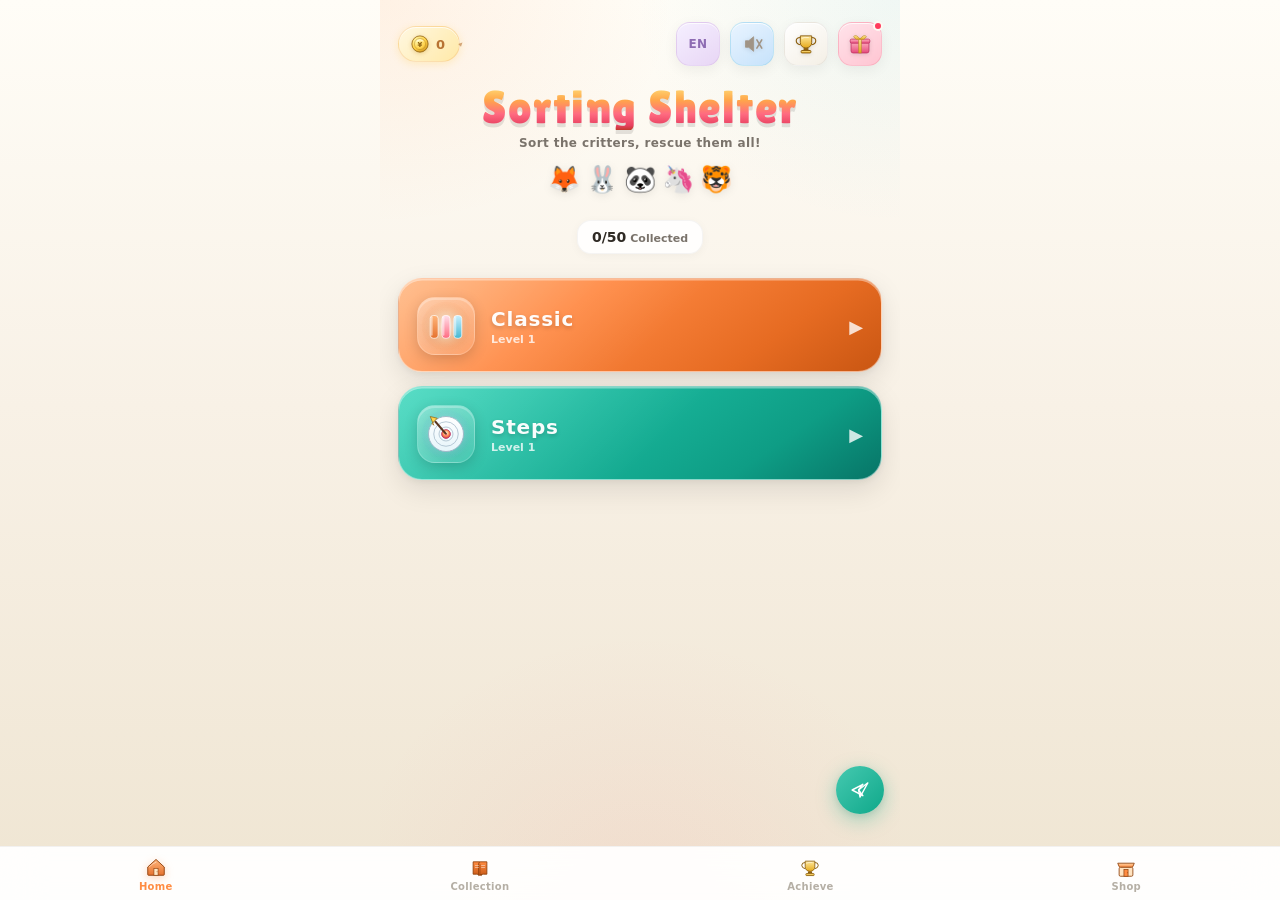
==== commit adc4bdc8: "🚀 update: Sorting Shelter [2026-06-03 18:18]" ====
--- a/index.html
+++ b/index.html
@@ -1,965 +1,94 @@
 <!DOCTYPE html>
-<html lang="en">
+<html lang="zh-CN">
 <head>
 <meta charset="UTF-8">
 <meta name="viewport" content="width=device-width, initial-scale=1.0, maximum-scale=1.0, user-scalable=no, viewport-fit=cover">
 <meta name="apple-mobile-web-app-capable" content="yes">
 <meta name="apple-mobile-web-app-status-bar-style" content="default">
-<title>Sorting Shelter</title>
+<meta name="theme-color" content="#FDF9F2">
+<meta name="description" content="Sorting Shelter Pro — a cozy animal-rescue puzzle. Sort, stack, and free 50 cute critters!">
+<title>Sorting Shelter Pro</title>
+
 <link rel="preconnect" href="https://fonts.googleapis.com">
 <link rel="preconnect" href="https://fonts.gstatic.com" crossorigin>
 <link href="https://fonts.googleapis.com/css2?family=Lilita+One&display=swap" rel="stylesheet">
-<style>
-:root {
-  --tube-w: 68px; --tube-h: 172px; --cell-h: 34px;
-  --bg: #F7F3EE; --card: #FFFFFF; --surface: #FFFDF9;
-  --text: #3D3D3D; --text2: #8E8E8E; --text3: #B8B8B8;
-  --gold: #FF9F1C; --pink: #FF6B81; --green: #2EC4B6; --blue: #45B7D1;
-  --shadow: 0 2px 12px rgba(0,0,0,0.06); --shadow-lg: 0 8px 32px rgba(0,0,0,0.1);
-  --radius: 16px; --radius-sm: 10px;
-}
-*, *::before, *::after { margin:0; padding:0; box-sizing:border-box; }
-html, body { width:100%; height:100%; overflow:hidden; background:var(--bg);
-  font-family: -apple-system, 'PingFang SC', 'Microsoft YaHei', system-ui, sans-serif;
-  touch-action: manipulation; -webkit-tap-highlight-color: transparent;
-  -webkit-user-select:none; user-select:none; -webkit-touch-callout:none; }
-
-#app { width:100%; height:100%; max-width:500px; margin:0 auto;
-  display:flex; flex-direction:column; position:relative; overflow:hidden;
-  background:linear-gradient(180deg, #FFFDF7 0%, #F7F3EE 30%, #EDE8E0 100%); }
-
-/* ===== PAGES ===== */
-.page { position:absolute; top:0;left:0;width:100%;height:100%; z-index:50;
-  display:flex; flex-direction:column; transition:transform 0.4s cubic-bezier(0.4,0,0.2,1), opacity 0.35s ease; }
-.page.hidden { transform:translateY(12px); opacity:0; pointer-events:none; }
-
-/* ===== BOTTOM NAV ===== */
-#nav-bar { position:absolute; bottom:0;left:0;width:100%; z-index:60; display:flex;
-  background:rgba(255,255,255,0.92); backdrop-filter:blur(20px);
-  border-top:1px solid rgba(0,0,0,0.05); padding:6px 0 env(safe-area-inset-bottom,8px); justify-content:space-around; }
-.nav-item { display:flex; flex-direction:column; align-items:center; gap:2px; cursor:pointer;
-  padding:4px 12px; color:var(--text3); transition:color 0.2s; position:relative; }
-.nav-item.active { color:#FF8C42; }
-.nav-item .ni { font-size:22px; }
-.nav-item .nl { font-size:10px; font-weight:600; }
-.nav-dot { position:absolute; top:2px; right:calc(50% - 20px); width:7px; height:7px;
-  background:var(--pink); border-radius:50%; border:2px solid #fff; display:none; }
-.nav-dot.show { display:block; }
-
-/* ===== HOME PAGE — Game UI Redesign ===== */
-#home-page {
-  justify-content:center; align-items:center; padding:0 20px 90px; gap:0; overflow-y:auto; overflow-x:hidden;
-  background:linear-gradient(165deg, #1a1a2e 0%, #16213e 30%, #0f3460 65%, #1a1a3e 100%);
-}
-
-/* === Floating particle / nebula bg === */
-.home-bg-deco { display:none; }
-#home-page::before {
-  content:''; position:fixed; inset:0; z-index:0; pointer-events:none;
-  background:
-    radial-gradient(ellipse 200px 300px at 15% 10%, rgba(255,107,129,.12) 0%, transparent 70%),
-    radial-gradient(ellipse 180px 250px at 80% 25%, rgba(69,183,209,.10) 0%, transparent 70%),
-    radial-gradient(ellipse 220px 320px at 50% 80%, rgba(255,140,66,.08) 0%, transparent 70%),
-    radial-gradient(ellipse 160px 200px at 85% 75%, rgba(46,196,182,.07) 0%, transparent 70%);
-}
-#home-page::after {
-  content:''; position:fixed; inset:0; z-index:0; pointer-events:none;
-  opacity:.7; animation:bgTwinkle 6s ease-in-out infinite alternate;
-  background-image:
-    radial-gradient(2px 2px at 60px 120px, rgba(255,255,255,.5), transparent),
-    radial-gradient(2px 2px at 180px 50px, rgba(255,224,102,.4), transparent),
-    radial-gradient(1.5px 1.5px at 280px 200px, rgba(69,183,209,.4), transparent),
-    radial-gradient(2px 2px at 40px 320px, rgba(255,107,129,.35), transparent),
-    radial-gradient(1.5px 1.5px at 310px 90px, rgba(46,196,182,.3), transparent),
-    radial-gradient(2px 2px at 150px 380px, rgba(255,154,68,.3), transparent);
-}
-@keyframes bgTwinkle { 0%{opacity:.5} 100%{opacity:1} }
-
-/* === Top bar: medal + daily reward === */
-.home-top-bar { position:relative; z-index:10; width:100%; max-width:340px;
-  display:flex; justify-content:flex-end; align-items:center; margin-top:16px; margin-bottom:8px; gap:12px; }
-.home-medal { cursor:pointer; transition:transform .2s; position:relative; }
-.home-medal:active { transform:scale(.88); }
-.home-medal-icon { font-size:32px; width:48px; height:48px;
-  background:linear-gradient(145deg,#FFD700,#FFA500);
-  border-radius:14px; display:flex; align-items:center; justify-content:center;
-  box-shadow:0 4px 16px rgba(255,170,0,.35), inset 0 2px 0 rgba(255,255,255,.4), 0 -2px 0 rgba(0,0,0,.08);
-  transition:all .2s; }
-.home-medal:hover .home-medal-icon { transform:translateY(-2px); box-shadow:0 6px 22px rgba(255,170,0,.45); }
-.home-medal-dot { position:absolute; top:-2px; right:-2px; width:10px; height:10px;
-  background:#FF3B5C; border-radius:50%; border:2.5px solid #16213e; display:none;
-  box-shadow:0 0 8px rgba(255,59,92,.6); animation:pulseDot 1.5s infinite; }
-.home-medal-dot.show { display:block; }
-@keyframes pulseDot { 0%,100%{transform:scale(1)} 50%{transform:scale(1.3)} }
-
-/* === Daily gift button === */
-.home-daily-btn { position:relative; cursor:pointer; transition:transform .2s; line-height:1; }
-.home-daily-btn:active { transform:scale(.88); }
-.home-daily-btn.claimed { opacity:.3; pointer-events:none; }
-.home-daily-icon { font-size:30px; width:48px; height:48px;
-  background:linear-gradient(145deg,#FF6B81,#E84060);
-  border-radius:14px; display:flex; align-items:center; justify-content:center;
-  box-shadow:0 4px 16px rgba(232,64,96,.3), inset 0 2px 0 rgba(255,255,255,.3), 0 -2px 0 rgba(0,0,0,.08);
-  animation:giftBounce 2.5s ease-in-out infinite; filter:drop-shadow(0 2px 6px rgba(232,64,96/.25)); }
-.home-daily-btn.claimed .home-daily-icon { animation:none; filter:grayscale(.7); }
-@keyframes giftBounce {
-  0%,100%{transform:translateY(0) rotate(-3deg)}
-  33%{transform:translateY(-4px) rotate(3deg)}
-  66%{transform:translateY(-2px) rotate(-2deg)}
-}
-.home-daily-dot { position:absolute; top:-3px; right:-3px; width:11px; height:11px;
-  background:#FFD700; border-radius:50%; border:2.5px solid #16213e;
-  display:none; box-shadow:0 0 10px rgba(255,215,0,.6); animation:pulseDot 1.5s infinite .2s; }
-.home-daily-dot.show { display:block; }
-
-/* === Hero — big floating game title === */
-.home-hero { text-align:center; margin:16px 0 18px; position:relative; z-index:5; }
-.home-title { font-family:'Lilita One',cursive; font-size:42px; letter-spacing:2px;
-  background:linear-gradient(180deg,#FFE066 0%,#FF9A44 25%,#FF6B81 55%,#E84060 80%,#C0392B 100%);
-  -webkit-background-clip:text; -webkit-text-fill-color:transparent; background-clip:text;
-  filter:drop-shadow(0 3px 0 rgba(0,0,0/.25)) drop-shadow(0 5px 12px rgba(255,106,129/.35));
-  animation:titleFloat 4s ease-in-out infinite; }
-@keyframes titleFloat { 0%,100%{transform:translateY(0)} 50%{transform:translateY(-5px)} }
-
-/* === Mascot parade — collectible slots (glassmorphism) === */
-/* === Stats pills — hidden (removed from HTML) === */
-.home-stats { display:none; }
-.stat-pill { display:none; }
-
-/* === Mode cards — game level selection style === */
-.mode-cards { display:flex; flex-direction:column; gap:15px; width:100%;
-  max-width:340px; position:relative; z-index:5; }
-
-.mode-card { border-radius:22px; padding:0; cursor:pointer;
-  transition:all .3s cubic-bezier(.34,1.56,.64,1);
-  position:relative; overflow:hidden;
-  border:2px solid rgba(255,255,255/.08);
-  box-shadow:0 8px 32px rgba(0,0,0/.2), 0 2px 8px rgba(0,0,0/.1), inset 0 1px 0 rgba(255,255,255/.06); }
-.mode-card:active { transform:scale(.95) translateY(2px); }
-.mode-card:hover { transform:translateY(-3px); box-shadow:0 12px 40px rgba(0,0,0/.3), 0 4px 12px rgba(0,0,0/.15); }
-
-/* Classic — warm golden fire gradient */
-.mode-card.c0 {
-  background:linear-gradient(145deg, #FF9A44 0%, #FF7B29 30%, #E85A19 70%, #CC4A0F 100%); }
-.mode-card.c0::before {
-  content:''; position:absolute; inset:0;
-  background:
-    linear-gradient(135deg, rgba(255,255,255/.18) 0%, transparent 55%);
-  pointer-events:none; }
-
-/* Steps — electric teal gradient */
-.mode-card.c2 {
-  background:linear-gradient(145deg, #00D4AA 0%, #00B894 30%, #009F82 70%, #007A63 100%); }
-.mode-card.c2::before {
-  content:''; position:absolute; inset:0;
-  background:
-    linear-gradient(135deg, rgba(255,255,255/.15) 0%, transparent 55%);
-  pointer-events:none; }
-
-.mode-card-inner { display:flex; flex-direction:column; align-items:center; gap:8px;
-  padding:26px 20px 22px; position:relative; z-index:1; }
-.mode-big-icon { font-size:42px; width:62px; height:62px; border-radius:17px;
-  background:linear-gradient(145deg, rgba(255,255,255/.25), rgba(255,255,255/.08));
-  display:flex; align-items:center; justify-content:center;
-  box-shadow:0 4px 16px rgba(0,0,0/.15), inset 0 2px 0 rgba(255,255,255/.2);
-  border:1px solid rgba(255,255,255/.15);
-  transition:transform .3s; }
-.mode-card:hover .mode-big-icon { transform:rotate(-5deg) scale(1.08); }
-
-.mode-name { font-size:19px; font-weight:900; letter-spacing:1.5px; color:rgba(255,255,255,.95);
-  text-shadow:0 2px 4px rgba(0,0,0/.2); }
-
-.mode-lvl { font-size:12px; font-weight:700; letter-spacing:1px;
-  color:rgba(255,255,255,.45); text-shadow:0 1px 2px rgba(0,0,0/.15);
-  background:rgba(0,0,0,.12); padding:2px 10px; border-radius:8px; }
-
-/* Star ornament on mode cards */
-.mode-card::after {
-  content:'★'; position:absolute; top:10px; right:14px; font-size:14px;
-  opacity:.25; color:#fff; pointer-events:none; }
-
-/* === Reset button === */
-.home-reset { position:absolute; bottom:84px; right:20px; z-index:10;
-  width:34px; height:34px; border-radius:50%;
-  background:rgba(255,255,255/.06); color:rgba(255,255,255/.2); font-size:15px;
-  display:flex; align-items:center; justify-content:center;
-  cursor:pointer; transition:all .25s; border:1px solid rgba(255,255,255/.06); }
-.home-reset:active { background:rgba(255,255,255/.12); color:rgba(255,255,255/.4); }
-
-/* ===== GAME PAGE ===== */
-#game-page { padding-bottom:70px; background:linear-gradient(180deg,#FFF9F3 0%,#F7F0E8 25%,#EDE6DD 60%,#E5DDD2 100%); }
-/* Header - floating glass panel */
-.g-top { padding:10px 14px 8px; display:flex; align-items:center; justify-content:space-between;
-  position:relative; z-index:20; gap:6px;
-  background:linear-gradient(180deg,rgba(255,255,255,0.7) 0%,rgba(255,255,255,0.35) 100%);
-  backdrop-filter:blur(16px); border-bottom:1px solid rgba(0,0,0,0.04); }
-.g-back { width:38px; height:38px; border-radius:14px; background:rgba(255,255,255,0.85);
-  box-shadow:0 3px 12px rgba(0,0,0,0.08), inset 0 1px 0 rgba(255,255,255,0.9);
-  color:#666; font-size:17px; cursor:pointer;
-  display:flex; align-items:center; justify-content:center; flex-shrink:0;
-  transition:all 0.2s; border:1px solid rgba(0,0,0,0.04); }
-.g-back:active { transform:scale(0.90); background:rgba(0,0,0,0.05); }
-.g-title-area { flex:1; display:flex; flex-direction:column; align-items:center; gap:1px; min-width:0; }
-.g-title { color:#333; font-size:16px; font-weight:900; letter-spacing:0.5px; text-shadow:0 1px 0 rgba(255,255,255,0.5); }
-.g-stars { font-size:18px; letter-spacing:2px; filter:drop-shadow(0 1px 2px rgba(255,200,0,0.4)); }
-.g-badges { display:flex; gap:5px; flex-wrap:wrap; align-items:center; }
-.gbdg { padding:4px 10px; border-radius:10px; font-size:10px; font-weight:800;
-  letter-spacing:0.3px; box-shadow:0 2px 6px rgba(0,0,0,0.06); }
-.gbdg.lv { background:linear-gradient(135deg,#FFF3E0,#FFE0B2); color:#E67E22;
-  box-shadow:0 2px 8px rgba(230,126,34,0.15); }
-.gbdg.mv { background:linear-gradient(135deg,#FFF8E1,#FFE082); color:#D4A017;
-  box-shadow:0 2px 8px rgba(212,160,23,0.12); }
-.gbdg.cm { background:linear-gradient(135deg,#E0F7FA,#B2EBF2); color:#0097A7; font-size:11px;
-  box-shadow:0 2px 8px rgba(0,151,167,0.12); }
-/* Shop icon in game */
-.g-shop-btn { width:34px; height:34px; border-radius:12px; background:linear-gradient(145deg,#FFECB3,#FFD54F);
-  border:none; cursor:pointer; font-size:16px;
-  display:flex; align-items:center; justify-content:center;
-  box-shadow:0 3px 12px rgba(255,193,7,0.25); flex-shrink:0; transition:all 0.18s; }
-.g-shop-btn:active { transform:scale(0.88); box-shadow:0 1px 6px rgba(255,193,7,0.2); }
-/* Combo - big juicy popup */
-.combo-pop { position:fixed; top:35%; left:50%; transform:translate(-50%,-50%); z-index:300;
-  pointer-events:none; font-size:32px; font-weight:900;
-  background:linear-gradient(135deg,#FF8C42,#FF6B81);
-  -webkit-background-clip:text; -webkit-text-fill-color:transparent; background-clip:text;
-  filter:drop-shadow(0 4px 12px rgba(255,140,66,0.5)) drop-shadow(0 0 20px rgba(255,107,129,0.3));
-  animation:comboUp 1.2s cubic-bezier(0.175,0.885,0.32,1.275) forwards; }
-@keyframes comboUp { 0%{transform:translate(-50%,-50%) scale(0.3) rotate(-8deg);opacity:0}
-  25%{transform:translate(-50%,-65%) scale(1.25) rotate(2deg);opacity:1}
-  45%{transform:translate(-50%,-70%) scale(1) rotate(0deg);opacity:1}
-  100%{transform:translate(-50%,-110%) scale(0.85) rotate(0deg);opacity:0} }
-/* Progress bar - thick glowing */
-#prog-wrap { padding:6px 18px 4px; position:relative; z-index:20; }
-#prog-trk { width:100%; height:8px; background:rgba(0,0,0,0.06); border-radius:4px; overflow:hidden;
-  box-shadow:inset 0 1px 3px rgba(0,0,0,0.08); }
-#prog-fill { height:100%; background:linear-gradient(90deg,#2EC4B6,#45B7D1,#6DD5ED); border-radius:4px;
-  transition:width 0.5s cubic-bezier(0.4,0,0.2,1); width:0%;
-  box-shadow:0 0 8px rgba(46,196,182,0.35), 0 2px 4px rgba(46,196,182,0.2);
-  position:relative; }
-#prog-fill::after { content:''; position:absolute; right:0;top:-2px;width:12px;height:12px;
-  border-radius:50%; background:radial-gradient(circle,#fff 40%,transparent 70%);
-  opacity:0.7; animation:progPulse 1.5s ease-in-out infinite; }
-@keyframes progPulse { 0%,100%{transform:scale(1);opacity:0.7} 50%{transform:scale(1.5);opacity:0.4} }
-
-/* ===== TUTORIAL BANNER ===== */
-#tut-banner { position:relative; z-index:25; margin:4px 14px 0; padding:10px 14px;
-  display:flex; align-items:center; gap:10px;
-  background:linear-gradient(135deg,rgba(255,255,255,.95),rgba(255,248,240,.95));
-  border-radius:16px; box-shadow:0 4px 20px rgba(0,0,0,.08),0 0 0 1.5px rgba(255,140,66,.18);
-  backdrop-filter:blur(12px); animation:tutSlideIn .45s cubic-bezier(.34,1.56,.64,1); }
-@keyframes tutSlideIn { from{opacity:0;transform:translateY(-14px)} to{opacity:1;transform:translateY(0)} }
-#tut-banner.show { display:flex !important; }
-.tut-guide { font-size:34px; line-height:1; flex-shrink:0;
-  animation:tutGuideFloat 2s ease-in-out infinite; }
-@keyframes tutGuideFloat { 0%,100%{transform:translateY(0)} 50%{transform:translateY(-4px)} }
-.tut-content { flex:1; min-width:0; }
-.tut-title { font-size:13px; font-weight:900; color:#FF8C42; letter-spacing:.5px; margin-bottom:2px; }
-.tut-desc { font-size:11px; color:#666; line-height:1.4; }
-.tut-skip { flex-shrink:0; padding:6px 14px; border-radius:12px; border:1px solid rgba(0,0,0,.08);
-  background:rgba(0,0,0,.03); color:#999; font-size:11px; font-weight:700; cursor:pointer;
-  transition:all .2s; }
-.tut-skip:active { background:rgba(0,0,0,.08); color:#666; }
-
-/* Tutorial tube highlight glow */
-.tube-w.tut-source { animation:tutGlowSource 1s ease-in-out infinite; }
-.tube-w.tut-target { animation:tutGlowTarget 1s ease-in-out infinite; }
-@keyframes tutGlowSource {
-  0%,100%{ filter:drop-shadow(0 0 6px rgba(255,140,66,.4)) drop-shadow(0 0 14px rgba(255,140,66,.18)); }
-  50%{ filter:drop-shadow(0 0 12px rgba(255,140,66,.7)) drop-shadow(0 0 28px rgba(255,140,66,.35)); }
-}
-@keyframes tutGlowTarget {
-  0%,100%{ filter:drop-shadow(0 0 6px rgba(46,196,182,.4)) drop-shadow(0 0 14px rgba(46,196,182,.18)); }
-  50%{ filter:drop-shadow(0 0 12px rgba(46,196,182,.7)) drop-shadow(0 0 28px rgba(46,196,182,.35)); }
-}
-
-/* Arrow indicator between tubes */
-.tut-arrow { position:absolute; z-index:30; pointer-events:none;
-  font-size:22px; animation:tutArrowBounce .8s ease-in-out infinite; }
-@keyframes tutArrowBounce { 0%,100%{transform:translateY(0)} 50%{transform:translateY(-8px)} }
-
-/* Tube area - centered stage */
-#tube-area { flex:1; position:relative; z-index:20; display:flex;
-  flex-wrap:wrap; justify-content:center; align-items:flex-end; align-content:flex-end;
-  padding:8px 10px 6px; gap:12px 8px; overflow-y:auto; }
-/* Tube - 3D glass column */
-.tube-w { display:flex; flex-direction:column; align-items:center; cursor:pointer;
-  position:relative; transition:transform 0.3s cubic-bezier(0.34,1.56,0.64,1); }
-.tube-w:active { transform:scale(0.94); }
-.tube-w.pure .tube-b { border-color:rgba(46,196,182,0.55);
-  box-shadow:0 0 0 2px rgba(46,196,182,0.18),
-  0 0 18px rgba(46,196,182,0.15), 0 8px 24px rgba(0,0,0,0.08),
-  inset 0 -4px 12px rgba(46,196,182,0.06); }
-.tube-w.ready .tube-b { border-color:#2EC4B6;
-  animation:readyGlow 1.2s ease-in-out infinite; }
-@keyframes readyGlow { 0%,100%{box-shadow:0 0 0 3px rgba(46,196,182,0.25),0 0 22px rgba(46,196,182,0.2),0 8px 24px rgba(0,0,0,0.08)}
-  50%{box-shadow:0 0 0 7px rgba(46,196,182,0.45),0 0 36px rgba(46,196,182,0.35),0 8px 28px rgba(0,0,0,0.1)} }
-.tube-w.wrong { animation:shake 0.4s ease; }
-@keyframes shake { 0%,100%{transform:translateX(0)} 20%{transform:translateX(-6px)}
-  40%{transform:translateX(6px)} 60%{transform:translateX(-4px)} 80%{transform:translateX(4px)} }
-.tube-w.hint { animation:hintPulse 0.5s ease-in-out 3; }
-@keyframes hintPulse { 0%,100%{filter:brightness(1)} 50%{filter:brightness(1.25) drop-shadow(0 0 14px var(--gold))} }
-.tube-w.selected .tube-b { border-color:#FF8C42 !important;
-  box-shadow:0 0 0 3.5px rgba(255,140,66,0.30),0 0 26px rgba(255,140,66,0.20),0 8px 24px rgba(0,0,0,0.09),
-  inset 0 0 16px rgba(255,140,66,0.04); }
-/* Extra slot: 2 cells = half height, solid like normal tubes */
-.tube-w.extra-tube .tube-b { min-height:calc(var(--cell-h)*2 + 14px); }
-.tube-w.extra-tube .tube-s { display:none; }
-.ripple { position:absolute; border-radius:50%; background:rgba(255,140,66,0.35);
-  transform:scale(0); animation:rippleOut 0.6s ease-out forwards; pointer-events:none; z-index:5; }
-@keyframes rippleOut { to { transform:scale(4.5); opacity:0; } }
-
-/* Tube body - frosted glass column */
-.tube-b {
-  width:var(--tube-w); min-height:var(--tube-h); position:relative;
-  display:flex; flex-direction:column-reverse; padding:5px 0;
-  border-radius:13px 13px 20px 20px;
-  background:linear-gradient(180deg,
-    rgba(255,255,255,0.96) 0%,
-    rgba(252,248,245,0.92) 20%,
-    rgba(248,242,236,0.86) 55%,
-    rgba(242,236,230,0.88) 85%,
-    rgba(238,232,226,0.92) 100%);
-  border:2.5px solid rgba(200,190,178,0.35);
-  box-shadow:
-    inset 0 2px 0 rgba(255,255,255,0.9),
-    inset 0 -6px 14px rgba(0,0,0,0.03),
-    0 6px 24px rgba(0,0,0,0.07),
-    0 2px 8px rgba(0,0,0,0.04);
-  transition:box-shadow 0.3s,border-color 0.3s;
-}
-.tube-base { width:calc(var(--tube-w) + 14px); height:7px;
-  background:linear-gradient(90deg,rgba(0,0,0,0.05),rgba(0,0,0,0.08),rgba(0,0,0,0.05));
-  border-radius:0 0 12px 12px; margin-top:-1px; box-shadow:0 2px 6px rgba(0,0,0,0.06); }
-
-/* Animal cells - juicy rounded tiles */
-.tube-a { width:calc(var(--tube-w) - 14px); height:var(--cell-h); margin:2px auto;
-  border-radius:11px; display:flex; align-items:center; justify-content:center;
-  font-size:19px; position:relative; z-index:2;
-  animation:popIn 0.32s cubic-bezier(0.34,1.56,0.64,1);
-  background:linear-gradient(145deg,#FFFFFF 0%,#FFF9F2 40%,#FFF3E6 100%);
-  box-shadow:
-    0 2px 6px rgba(0,0,0,0.07),
-    0 1px 2px rgba(0,0,0,0.04),
-    inset 0 1.5px 0 rgba(255,255,255,0.95),
-    inset 0 -1px 0 rgba(0,0,0,0.02);
-  border:1px solid rgba(255,255,255,0.7); }
-@keyframes popIn { 0%{transform:translateY(-22px) scale(0.65);opacity:0}
-  100%{transform:translateY(0) scale(1);opacity:1} }
-/* Top cell gets extra elevation */
-.tube-a.top { 
-  box-shadow:
-    0 5px 14px rgba(0,0,0,0.10),
-    0 2px 5px rgba(0,0,0,0.06),
-    inset 0 2px 0 rgba(255,255,255,1),
-    inset 0 -1px 0 rgba(0,0,0,0.02);
-  transform:translateY(-1px); margin-bottom:3px; }
-.tube-e { width:22px; height:22px; border-radius:50%;
-  background:linear-gradient(145deg,rgba(250,248,245,0.8),rgba(240,235,230,0.5));
-  border:1.5px dashed rgba(180,170,160,0.2); margin:auto;
-  box-shadow:inset 0 1px 2px rgba(0,0,0,0.03); }
-.tube-s { width:calc(var(--tube-w) - 14px); height:var(--cell-h); margin:2px auto;
-  border-radius:11px; background:linear-gradient(145deg,rgba(248,246,243,0.6),rgba(240,236,232,0.35));
-  border:1px solid rgba(220,212,202,0.2); }
-/* Fly arc - enhanced shadow */
-.fly-arc { position:fixed; z-index:500; pointer-events:none; font-size:26px;
-  filter:drop-shadow(0 6px 16px rgba(0,0,0,0.25)) drop-shadow(0 2px 4px rgba(0,0,0,0.15)); }
-.splash { position:fixed; z-index:499; pointer-events:none; width:6px; height:6px;
-  border-radius:50%; animation:splashOut 0.5s ease-out forwards; }
-@keyframes splashOut { 0%{transform:translate(0,0) scale(1);opacity:0.9}
-  100%{transform:translate(var(--sx),var(--sy)) scale(0);opacity:0} }
-.rel-a { position:fixed; z-index:500; pointer-events:none; font-size:32px;
-  animation:relUp 0.8s cubic-bezier(0.25,0.46,0.45,0.94) forwards;
-  filter:drop-shadow(0 4px 12px rgba(255,140,66,0.3)); }
-@keyframes relUp { 0%{transform:translateY(0) scale(1);opacity:1}
-  40%{transform:translateY(-110px) scale(1.4);opacity:1}
-  70%{transform:translateY(-180px) scale(1.1);opacity:0.7}
-  100%{transform:translateY(-220px) scale(0.3);opacity:0} }
-
-/* Items - large pill buttons */
-#item-bar { padding:4px 16px; display:flex; justify-content:center; gap:8px;
-  flex-wrap:wrap; position:relative; z-index:20; }
-.itm { display:flex; align-items:center; gap:5px; padding:9px 14px; border-radius:16px;
-  border:none; background:linear-gradient(145deg,#FFFFFF 0%,#FAF8F5 100%);
-  color:#555; font-size:11px; font-weight:700; cursor:pointer;
-  box-shadow:0 3px 14px rgba(0,0,0,0.06), 0 1px 3px rgba(0,0,0,0.04),
-    inset 0 1.5px 0 rgba(255,255,255,0.95);
-  transition:all 0.2s cubic-bezier(0.4,0,0.2,1); position:relative; }
-.itm:active { transform:scale(0.94) translateY(1px); box-shadow:0 1px 6px rgba(0,0,0,0.08); }
-.itm:disabled { opacity:0.35; pointer-events:none; }
-.itm .ic { font-size:17px; }
-.itm .cn { color:#FF8C42; font-weight:900; font-size:11px; min-width:14px; text-align:center; }
-#ctrls { padding:6px 18px 14px; display:flex; justify-content:center; gap:12px;
-  position:relative; z-index:20; }
-.cbtn { flex:1; max-width:150px; height:44px; border:none; border-radius:22px;
-  font-size:13px; font-weight:800; cursor:pointer; display:flex;
-  align-items:center; justify-content:center; gap:6px;
-  transition:all 0.2s cubic-bezier(0.4,0,0.2,1);
-  letter-spacing:0.5px; }
-.cbtn:active { transform:scale(0.95) translateY(1px); }
-.cbtn.und { background:linear-gradient(145deg,#FFFFFF 0%,#F5F3F0 100%);
-  color:#777; box-shadow:0 4px 16px rgba(0,0,0,0.05), inset 0 1px 0 rgba(255,255,255,0.9),
-    inset 0 -1px 0 rgba(0,0,0,0.02); border:1px solid rgba(0,0,0,0.04); }
-.cbtn.und:disabled { opacity:0.28; pointer-events:none; }
-.cbtn.res { background:linear-gradient(135deg,#FFF0EC 0%,#FFE0D8 100%);
-  color:#E74C3C; box-shadow:0 4px 18px rgba(231,76,60,0.15), inset 0 1px 0 rgba(255,255,255,0.7);
-  border:1px solid rgba(231,76,60,0.08); }
-
-/* ===== COLLECTION PAGE ===== */
-#coll-page { padding:0 0 90px; overflow-y:auto; }
-/* Header */
-.coll-header { text-align:center; padding:28px 20px 16px;
-  background:linear-gradient(180deg,#FFF8F0 0%,#FFFDF9 60%,#F7F3EE 100%); }
-.coll-hero-icon { font-size:52px; animation:float 3s ease-in-out infinite; }
-.coll-title { font-size:26px; font-weight:900; margin-top:2px;
-  background:linear-gradient(135deg,#FF8C42,#FF6B81,#45B7D1);
-  -webkit-background-clip:text; -webkit-text-fill-color:transparent; background-clip:text; }
-.coll-sub { color:var(--text2); font-size:12px; margin-top:2px; }
-/* Progress Ring */
-.coll-progress-ring { position:relative; width:100px; height:100px; margin:16px auto 0; }
-.coll-ring-svg { width:100%; height:100%; transform:rotate(-90deg); }
-.coll-ring-bg { fill:none; stroke:#EDE8E0; stroke-width:8; }
-.coll-ring-fill { fill:none; stroke:url(#ringGrad); stroke-width:8; stroke-linecap:round;
-  transition:stroke-dasharray 0.6s ease; }
-.coll-ring-text { position:absolute; top:0;left:0;width:100%;height:100%;
-  display:flex; flex-direction:column; align-items:center; justify-content:center; }
-.coll-ring-text span { font-size:22px; font-weight:900; color:var(--text); }
-.coll-ring-text small { font-size:12px; color:var(--text3); font-weight:600; }
-
-/* Region Section */
-.coll-section { padding:0 14px; margin-bottom:18px; }
-.coll-section-title { display:flex; align-items:center; gap:8px; font-size:14px; font-weight:800;
-  color:var(--text); margin-bottom:10px; padding:0 4px; }
-.coll-section-title .cst-icon { font-size:18px; }
-.coll-section-title .cst-count { margin-left:auto; font-size:11px; font-weight:600; color:var(--text2); }
-.coll-section-title .cst-count span { color:#FF8C42; }
-
-/* Card Grid */
-.coll-grid { display:grid; grid-template-columns:repeat(4,1fr); gap:8px; }
-
-/* Card */
-.coll-card { border-radius:18px; padding:10px 4px 8px; background:var(--card);
-  box-shadow:0 3px 12px rgba(0,0,0,0.05); text-align:center;
-  position:relative; overflow:hidden;
-  animation:collFadeIn 0.5s ease both;
-  transition:transform 0.2s,box-shadow 0.2s; }
-@keyframes collFadeIn { 0%{opacity:0;transform:translateY(12px) scale(0.92)}
-  100%{opacity:1;transform:translateY(0) scale(1)} }
-.coll-card:active { transform:scale(0.93); box-shadow:0 6px 20px rgba(0,0,0,0.1); }
-
-/* Top accent bar */
-.coll-card::before { content:''; position:absolute; top:0;left:0;width:100%;height:3px;
-  transition:opacity 0.3s; }
-
-/* Unlocked card */
-.coll-card.unlocked { border:1px solid rgba(0,0,0,0.04); }
-.coll-card.unlocked::before {
-  background:linear-gradient(90deg,var(--card-accent, #FF8C42), var(--card-accent2, #FF6B81)); }
-.coll-card.unlocked .coll-emoji { font-size:36px; line-height:1.1; filter:drop-shadow(0 2px 6px rgba(0,0,0,0.1)); }
-.coll-card.unlocked .coll-name { color:var(--text); font-size:11px; font-weight:700; margin-top:4px; line-height:1.2; }
-.coll-card.unlocked .coll-sound { color:var(--text3); font-size:9px; margin-top:2px; }
-.coll-card.unlocked .coll-region { display:inline-block; font-size:9px; font-weight:600;
-  padding:2px 8px; border-radius:8px; margin-top:4px;
-  color:#FF8C42; background:rgba(255,140,66,0.08); }
-
-/* Locked card */
-.coll-card.locked { background:linear-gradient(135deg,#EEE,#F5F5F5); border:1px dashed rgba(0,0,0,0.06); }
-.coll-card.locked::before { background:linear-gradient(90deg,#D0D0D0,#B8B8B8); opacity:0.3; }
-.coll-card.locked .coll-emoji { font-size:28px; opacity:0.2; filter:grayscale(1) blur(2px); }
-.coll-card.locked .coll-name { color:var(--text3); font-size:10px; margin-top:4px; }
-.coll-card.locked .coll-sound { display:none; }
-.coll-card.locked .coll-region { display:inline-block; font-size:9px; font-weight:600;
-  padding:2px 8px; border-radius:8px; margin-top:4px;
-  color:var(--text3); background:rgba(0,0,0,0.03); }
-.coll-card.locked::after { content:'?'; position:absolute; bottom:4px;right:6px;
-  font-size:20px; font-weight:900; color:rgba(0,0,0,0.06); }
-
-/* Rare glow for collection progress milestones */
-.coll-card.unlocked.rare::before { height:4px; }
-.coll-card.unlocked.rare { border:1px solid rgba(255,140,66,0.15);
-  box-shadow:0 3px 16px rgba(255,140,66,0.1); }
-
-/* Responsive */
-@media (max-width:380px) {
-  .coll-grid { grid-template-columns:repeat(4,1fr); gap:6px; }
-  .coll-card.unlocked .coll-emoji { font-size:30px; }
-  .coll-card { padding:8px 3px 6px; border-radius:14px; }
-}
-
-/* ===== ACHIEVEMENTS PAGE ===== */
-#achv-page { padding:12px 12px 90px; overflow-y:auto; background:#F5F3EE; }
-.achv-header { text-align:center; margin-bottom:14px; }
-.achv-title { font-size:22px; font-weight:800; color:#2C2C2C; letter-spacing:0.5px; }
-.achv-stats { font-size:11px; color:#999; margin-top:2px; }
-.achv-stats span { font-weight:700; color:#FF8C42; }
-.achv-cat { margin-bottom:14px; }
-.achv-cat-title { font-size:12px; font-weight:700; color:#777; padding:0 2px; margin-bottom:8px;
-  display:flex; align-items:center; gap:6px; letter-spacing:0.3px; }
-.achv-cat-title::after { content:''; flex:1; height:1px; background:rgba(0,0,0,0.06); }
-.achv-grid { display:grid; grid-template-columns:1fr 1fr; gap:8px; }
-
-/* === All items share this base === */
-.achv-item { position:relative; border-radius:14px; padding:12px 10px 10px;
-  background:#EBE7E0; box-shadow:0 1px 3px rgba(0,0,0,0.03);
-  display:flex; flex-direction:column; align-items:center; text-align:center;
-  overflow:hidden; transition:all 0.35s ease;
-  animation:achvFadeIn 0.4s ease both;
-  border:1px solid rgba(0,0,0,0.03); }
-@keyframes achvFadeIn { 0%{opacity:0;transform:translateY(10px)} 100%{opacity:1;transform:translateY(0)} }
-.achv-item:active { transform:scale(0.96); }
-
-/* Top accent bar — muted for locked, vivid for done */
-.achv-item::before { content:''; position:absolute; top:0;left:0;right:0;height:2px; opacity:0.2;
-  transition:opacity 0.35s,height 0.35s,background 0.35s; }
-.achv-item.tier-bronze::before { background:linear-gradient(90deg,#CD7F32,#E8BA78); }
-.achv-item.tier-silver::before { background:linear-gradient(90deg,#9EAAB8,#C8D4E4); }
-.achv-item.tier-gold::before { background:linear-gradient(90deg,#D4A017,#FFD700); }
-.achv-item.tier-diamond::before { background:linear-gradient(90deg,#7EC8E3,#B9E8FF); }
-.achv-item.done::before { height:3px; opacity:1; }
-
-/* Icon */
-.achv-item .achv-icon { font-size:30px; margin:6px 0 2px; line-height:1;
-  filter:grayscale(1) brightness(0.75); opacity:0.25;
-  transition:filter 0.4s,opacity 0.4s,transform 0.4s; }
-.achv-item.done .achv-icon {
-  filter:none; opacity:1; transform:scale(1.08);
-  filter:drop-shadow(0 2px 6px rgba(0,0,0,0.1));
-  animation:achvIconBounce 2.4s ease-in-out infinite 0.5s; }
-@keyframes achvIconBounce {
-  0%,100%{transform:scale(1.08) translateY(0)}
-  50%{transform:scale(1.14) translateY(-2px)} }
-
-/* Name */
-.achv-item .achv-name { font-size:11px; font-weight:600; color:#B5B2AA; margin:2px 0;
-  line-height:1.2; transition:color 0.35s; }
-.achv-item.done .achv-name { color:#2C2C2C; font-weight:800; }
-
-/* Description */
-.achv-item .achv-desc { font-size:9px; color:#CCC8C0; margin-bottom:4px; line-height:1.3;
-  transition:color 0.35s; }
-.achv-item.done .achv-desc { color:#999; }
-
-/* === Progress bar — ALWAYS visible === */
-.achv-progress-wrap { width:80%; margin:4px 0; }
-.achv-progress-track { width:100%; height:4px; background:rgba(0,0,0,0.06); border-radius:2px; overflow:hidden; }
-.achv-progress-fill { height:100%; border-radius:2px; transition:width 0.6s ease; }
-.achv-item:not(.done) .achv-progress-fill { background:linear-gradient(90deg,#FFB366,#FF8C42); }
-.achv-item.done .achv-progress-fill { background:linear-gradient(90deg,#2ECC71,#1ABC9C); }
-.achv-progress-label { font-size:8px; color:#C5C2BA; margin-top:2px; font-weight:600; text-align:center; }
-.achv-item.done .achv-progress-label { color:#1ABC9C; }
-
-/* Reward pill */
-.achv-item .achv-reward { font-size:9px; font-weight:600; padding:2px 10px; border-radius:10px;
-  background:rgba(0,0,0,0.03); color:#BBB8B0; margin-top:2px; transition:all 0.35s; }
-.achv-item.done .achv-reward {
-  background:linear-gradient(135deg,#E8F8F0,#D4F0E0);
-  color:#1E8449; font-weight:700; }
-
-/* Done card glow */
-.achv-item.done {
-  background:linear-gradient(160deg,#FFFFFF 0%,#FFFDF7 40%,#FFF8EC 100%);
-  box-shadow:0 2px 12px rgba(255,140,66,0.08),0 1px 4px rgba(0,0,0,0.04);
-  border:1.5px solid rgba(255,180,80,0.15); }
-
-/* ===== OVERLAYS ===== */
-.ovl { position:fixed; top:0;left:0;width:100%;height:100%; z-index:200; display:none;
-  align-items:center; justify-content:center;
-  background:rgba(0,0,0,0.40); backdrop-filter:blur(14px);
-  -webkit-backdrop-filter:blur(14px); }
-.ovl.show { display:flex; }
-
-/* Base overlay card */
-.ovl-card { background:linear-gradient(180deg,#FFFFFF 0%,#FBF9F7 50%,#F7F3ED 100%);
-  border-radius:28px; padding:30px 24px 24px;
-  text-align:center; max-width:340px; width:90%;
-  position:relative; overflow:hidden;
-  box-shadow:
-    0 25px 70px rgba(0,0,0,0.18),
-    0 10px 25px rgba(0,0,0,0.10),
-    inset 0 1px 0 rgba(255,255,255,0.9),
-    inset 0 -2px 0 rgba(0,0,0,0.02);
-  animation:cardIn 0.45s cubic-bezier(0.175,0.885,0.32,1.275); }
-@keyframes cardIn { 0%{transform:scale(0.55) translateY(20px);opacity:0}
-  100%{transform:scale(1) translateY(0);opacity:1} }
-
-/* Top decorative glow arc */
-.ovl-card::before { content:''; position:absolute; top:-60px; left:50%; transform:translateX(-50%);
-  width:280px; height:160px; border-radius:50%;
-  background:radial-gradient(ellipse at center,
-    rgba(255,140,66,0.12) 0%, rgba(255,107,129,0.06) 40%, transparent 70%);
-  pointer-events:none; }
-/* Top accent line */
-.ovl-card::after { content:''; position:absolute; top:0; left:50%; transform:translateX(-50%);
-  width:60%; height:4px; border-radius:0 0 8px 8px;
-  background:linear-gradient(90deg,transparent,var(--gold),var(--pink),var(--blue),transparent);
-  opacity:0.7; pointer-events:none; }
-
-.ovl-emoji { font-size:56px; margin-bottom:4px; position:relative; z-index:1;
-  filter:drop-shadow(0 4px 8px rgba(0,0,0,0.1));
-  animation:bounceEmoji 1s ease-in-out 0.2s both; }
-@keyframes bounceEmoji {
-  0%{transform:scale(0) rotate(-15deg)}
-  50%{transform:scale(1.25) rotate(5deg)}
-  75%{transform:scale(0.95) rotate(-2deg)}
-  100%{transform:scale(1) rotate(0)} }
-.ovl-title { font-size:26px; font-weight:900; margin:4px 0 2px; position:relative; z-index:1;
-  letter-spacing:0.5px;
-  background:linear-gradient(135deg,#FF8C42,#FF6B81,#E74C3C);
-  -webkit-background-clip:text; -webkit-text-fill-color:transparent; background-clip:text; }
-.ovl-sub { color:var(--text2); font-size:13px; margin-bottom:8px; position:relative; z-index:1;
-  line-height:1.4; }
-
-/* Stars - big and glowing */
-.ovl-stars { font-size:36px; margin:10px 0 6px; position:relative; z-index:1;
-  letter-spacing:6px; filter:drop-shadow(0 2px 8px rgba(255,200,0,0.35));
-  animation:starPopIn 0.6s cubic-bezier(0.175,0.885,0.32,1.275) 0.4s both; }
-@keyframes starPopIn {
-  0%{transform:scale(0); opacity:0}
-  60%{transform:scale(1.2); opacity:1}
-  100%{transform:scale(1); opacity:1} }
-
-/* Stats info row */
-.ovl-stats-wrap { display:flex; justify-content:center; gap:12px; margin:10px auto 6px;
-  flex-wrap:wrap; position:relative; z-index:1; }
-.ovl-stat-pill { display:inline-flex; align-items:center; gap:4px; padding:5px 12px;
-  border-radius:12px; font-size:11px; font-weight:700; color:var(--text2);
-  background:rgba(0,0,0,0.03); border:1px solid rgba(0,0,0,0.04); }
-.ovl-stat { display:none; } /* old single stat hidden, use pill instead */
-
-/* Coin badge - prominent pill */
-.ovl-coin { font-size:16px; font-weight:900; margin:8px auto 16px; position:relative; z-index:1;
-  display:inline-flex; align-items:center; gap:6px;
-  padding:8px 22px; border-radius:20px;
-  background:linear-gradient(135deg,#FFF8E1,#FFE082);
-  color:#E67E22; border:1.5px solid rgba(230,126,34,0.2);
-  box-shadow:0 4px 14px rgba(255,193,7,0.18), inset 0 1.5px 0 rgba(255,255,255,0.8);
-  letter-spacing:0.5px; }
-
-/* Button area */
-.ovl-btns { display:flex; flex-direction:column; gap:8px; position:relative; z-index:1; }
-.ovl-btn { padding:14px 32px; border-radius:22px; border:none; font-size:15px;
-  font-weight:800; cursor:pointer; transition:all 0.2s cubic-bezier(0.4,0,0.2,1);
-  letter-spacing:0.5px; display:flex; align-items:center; justify-content:center; gap:6px; }
-.ovl-btn:active { transform:scale(0.96) translateY(1px); }
-/* Primary - next level CTA */
-.ovl-btn.pri { background:linear-gradient(135deg,#2EC4B6,#26A69A,#0097A7);
-  color:#fff; box-shadow:0 6px 24px rgba(46,196,182,0.32), 0 2px 6px rgba(46,196,182,0.15), inset 0 1.5px 0 rgba(255,255,255,0.2);
-  font-size:17px; padding:16px 32px; }
-.ovl-btn.pri:hover { box-shadow:0 8px 30px rgba(46,196,182,0.4); }
-.ovl-btn.pri:active { box-shadow:0 2px 10px rgba(46,196,182,0.25); }
-/* Secondary ad button */
-.ovl-btn.ads { background:linear-gradient(135deg,#FFF3E0,#FFE0B2);
-  color:#E67E22; font-size:14px; padding:13px 28px; border-radius:20px;
-  border:1.5px solid rgba(230,126,34,0.15);
-  box-shadow:0 3px 12px rgba(255,193,7,0.15), inset 0 1.5px 0 rgba(255,255,255,0.7); }
-.ovl-btn.ads::before { content:'📺 '; font-size:13px; }
-/* Home ghost button */
-.ovl-btn.home { background:transparent; color:var(--text3);
-  font-size:12px; font-weight:600; padding:8px 20px; border:1px solid rgba(0,0,0,0.06);
-  border-radius:14px; margin-top:2px; transition:all 0.2s; }
-.ovl-btn.home:active { background:rgba(0,0,0,0.03); color:var(--text2); }
-/* Generic secondary */
-.ovl-btn.sec { background:transparent; color:#FF8C42;
-  border:2px solid rgba(255,140,66,0.25); }
-.ovl-btn.ghost { background:transparent; color:var(--text2);
-  border:1px solid rgba(0,0,0,0.07); font-size:12px; padding:8px 20px; }
-
-/* Fail variant */
-.ovl-card.fail .ovl-title { color:var(--pink);
-  background:linear-gradient(135deg,#FF6B81,#E74C3C);
-  -webkit-background-clip:text; -webkit-text-fill-color:transparent; background-clip:text; }
-.ovl-card.fail::after { background:linear-gradient(90deg,transparent,var(--pink),#FF4444,var(--pink),transparent); }
-.ovl-btn.danger { background:linear-gradient(135deg,#FF6B81,#E74C3C); color:#fff;
-  box-shadow:0 5px 20px rgba(231,76,60,0.28), inset 0 1.5px 0 rgba(255,255,255,0.2);
-  font-size:16px; padding:15px 32px; }
-.ovl-btn.danger:active { box-shadow:0 2px 10px rgba(231,76,60,0.2); }
-
-/* ===== SHOP PAGE ===== */
-#shop-o .ovl-card { padding:24px 20px 20px; }
-.shop-coin-header { position:relative; z-index:1;
-  display:flex; align-items:center; justify-content:center; gap:8px;
-  margin-bottom:18px; padding:10px 24px;
-  background:linear-gradient(135deg,#FFF8E1 0%,#FFF3D4 50%,#FFECB3 100%);
-  border-radius:20px;
-  border:1.5px solid rgba(230,126,34,0.15);
-  box-shadow:0 3px 16px rgba(255,193,7,0.16), inset 0 1.5px 0 rgba(255,255,255,0.8); }
-.shop-coin-icon { font-size:28px; animation:float 2s ease-in-out infinite; }
-.shop-coin-val { font-size:22px; font-weight:900;
-  background:linear-gradient(135deg,#E67E22,#D35400);
-  -webkit-background-clip:text; -webkit-text-fill-color:transparent; background-clip:text; }
-.shop-coin-suffix { font-size:12px; color:#B87333; font-weight:600; }
-
-.shop-items { display:flex; flex-direction:column; gap:12px; position:relative; z-index:1; }
-
-/* === Item Card — by item type === */
-.shop-card { display:flex; align-items:center; gap:12px; padding:14px 12px;
-  border-radius:20px; text-align:left;
-  position:relative; overflow:hidden;
-  transition:all 0.25s cubic-bezier(0.4,0,0.2,1);
-  animation:shopCardIn 0.5s ease both; }
-.shop-card:nth-child(1){animation-delay:0.05s}
-.shop-card:nth-child(2){animation-delay:0.15s}
-.shop-card:nth-child(3){animation-delay:0.25s}
-@keyframes shopCardIn {
-  0%{opacity:0;transform:translateY(16px) scale(0.95)}
-  100%{opacity:1;transform:translateY(0) scale(1)} }
-.shop-card:active { transform:scale(0.96); }
-
-/* Card-specific colors */
-.shop-card.it-hint {
-  background:linear-gradient(160deg,#FFFFFF 0%,#FFFBF2 30%,#FFF8E6 100%);
-  box-shadow:0 4px 22px rgba(255,160,40,0.07),0 2px 6px rgba(0,0,0,0.04);
-  border:1px solid rgba(255,180,80,0.18); }
-.shop-card.it-hint .shop-icon-wrap {
-  background:linear-gradient(135deg,#FFF3E0,#FFE0B2);
-  box-shadow:0 5px 18px rgba(255,150,50,0.22); }
-.shop-card.it-hint .shop-card-accent { background:#FFB366; }
-
-.shop-card.it-slot {
-  background:linear-gradient(160deg,#FFFFFF 0%,#FDF9FF 30%,#F5EEFB 100%);
-  box-shadow:0 4px 22px rgba(160,110,200,0.07),0 2px 6px rgba(0,0,0,0.04);
-  border:1px solid rgba(180,140,220,0.18); }
-.shop-card.it-slot .shop-icon-wrap {
-  background:linear-gradient(135deg,#F3E5F5,#E1BEE7);
-  box-shadow:0 5px 18px rgba(160,110,200,0.22); }
-.shop-card.it-slot .shop-card-accent { background:#B39DDB; }
-
-.shop-card.it-shuffle {
-  background:linear-gradient(160deg,#FFFFFF 0%,#F5FDFC 30%,#E8F8F5 100%);
-  box-shadow:0 4px 22px rgba(46,196,182,0.07),0 2px 6px rgba(0,0,0,0.04);
-  border:1px solid rgba(46,196,182,0.18); }
-.shop-card.it-shuffle .shop-icon-wrap {
-  background:linear-gradient(135deg,#E0F7FA,#B2DFDB);
-  box-shadow:0 5px 18px rgba(46,196,182,0.22); }
-.shop-card.it-shuffle .shop-card-accent { background:#4DB6AC; }
-
-/* Top accent bar */
-.shop-card-accent { position:absolute; top:0;left:12%;right:12%;height:3px;
-  border-radius:0 0 6px 6px; opacity:0.45; }
-
-/* Icon wrap */
-.shop-icon-wrap { width:52px; height:52px; min-width:52px; border-radius:18px;
-  display:flex; align-items:center; justify-content:center; position:relative; }
-.shop-icon-wrap .shop-icon { font-size:28px; filter:drop-shadow(0 2px 4px rgba(0,0,0,0.1)); }
-
-/* Info */
-.shop-card-info { flex:1; min-width:0; }
-.shop-card-name { color:var(--text); font-size:14px; font-weight:900; line-height:1.2; }
-.shop-card-desc { color:var(--text2); font-size:10px; margin-top:3px; line-height:1.3; }
-.shop-card-own { display:inline-flex; align-items:center; gap:3px; margin-top:6px;
-  padding:3px 10px; border-radius:10px; font-size:10px; font-weight:700;
-  background:rgba(0,0,0,0.03); color:var(--text2); }
-
-/* Buy button */
-.shop-card-buy { padding:9px 18px; border-radius:14px; border:none; font-size:12px;
-  font-weight:800; cursor:pointer; white-space:nowrap;
-  transition:all 0.2s cubic-bezier(0.4,0,0.2,1);
-  position:relative; display:flex; align-items:center; gap:4px; }
-.shop-card-buy:active { transform:scale(0.92) translateY(1px); }
-.shop-card-buy:disabled { opacity:0.35; pointer-events:none; }
-/* Per-card button colors */
-.shop-card.it-hint .shop-card-buy {
-  background:linear-gradient(135deg,#FF8C42,#E67E22);
-  color:#fff; box-shadow:0 4px 14px rgba(255,140,66,0.28), inset 0 1.5px 0 rgba(255,255,255,0.2); }
-.shop-card.it-slot .shop-card-buy {
-  background:linear-gradient(135deg,#8E6CB8,#7B54A8);
-  color:#fff; box-shadow:0 4px 14px rgba(142,108,184,0.28), inset 0 1.5px 0 rgba(255,255,255,0.2); }
-.shop-card.it-shuffle .shop-card-buy {
-  background:linear-gradient(135deg,#2EC4B6,#1ABC9C);
-  color:#fff; box-shadow:0 4px 14px rgba(46,196,182,0.28), inset 0 1.5px 0 rgba(255,255,255,0.2); }
-
-/* Sold-out state (optional future use) */
-.shop-card.sold-out { opacity:0.5; pointer-events:none; }
-
-/* Close button in shop */
-.shop-close-btn { margin-top:10px; position:relative; z-index:1; }
-
-/* ===== DAILY REWARD — Premium Redesign ===== */
-#daily-o .ovl-card { padding:28px 18px 22px; max-width:365px; }
-#daily-o .ovl-emoji { font-size:48px; margin-bottom:2px; }
-
-.daily-streak-bar { display:inline-flex; align-items:center; gap:6px; padding:5px 16px;
-  border-radius:20px; background:linear-gradient(135deg,rgba(255,140,66,0.1),rgba(255,107,129,0.08));
-  border:1px solid rgba(255,140,66,0.15); margin-bottom:12px; position:relative; z-index:1; }
-.daily-streak-bar .ds-fire { font-size:16px; line-height:1; }
-.daily-streak-bar .ds-txt { font-size:12px; font-weight:800; color:#E67E22;
-  letter-spacing:0.3px; }
-
-.daily-grid { display:flex; gap:7px; justify-content:center; margin:10px 0 16px;
-  position:relative; z-index:1; flex-wrap:nowrap; overflow-x:auto; padding:4px 2px;
-  -webkit-overflow-scrolling:touch; scrollbar-width:none; }
-.daily-grid::-webkit-scrollbar { display:none; }
-
-/* Progress track behind cards */
-.daily-grid::before { content:''; position:absolute; top:50%; left:24px; right:24px;
-  height:3.5px; border-radius:3px; transform:translateY(-50%);
-  background:linear-gradient(90deg,rgba(200,190,220,0.25),rgba(200,190,220,0.35),rgba(200,190,220,0.25));
-  z-index:-1; }
-
-.daily-item { width:62px; min-width:62px; padding:10px 4px 8px; border-radius:16px;
-  text-align:center; position:relative; display:flex; flex-direction:column; align-items:center;
-  background:linear-gradient(180deg,#FFFFFF 0%,#FAF8F5 100%);
-  border:2px solid rgba(180,170,195,0.18);
-  box-shadow:0 2px 10px rgba(0,0,0,0.04), inset 0 1px 0 rgba(255,255,255,0.9);
-  transition:all 0.3s cubic-bezier(.34,1.56,.64,1); flex-shrink:0; }
-
-/* Day label */
-.daily-item .dd { font-size:9.5px; font-weight:700; color:var(--text3);
-  letter-spacing:0.3px; text-transform:uppercase; margin-bottom:3px; opacity:0.85; }
-/* Icon */
-.daily-item .dr { font-size:26px; margin:2px 0; line-height:1;
-  filter:drop-shadow(0 2px 4px rgba(0,0,0,0.1)); transition:transform 0.3s; }
-/* Reward value */
-.daily-item .dv { font-size:11px; color:#FF8C42; font-weight:800;
-  letter-spacing:-0.2px; margin-top:2px; }
-
-/* Today highlight — glowing pulse */
-.daily-item.today { 
-  background:linear-gradient(180deg,#FFF8F0 0%,#FFF3E0 60%,#FFE8CC 100%);
-  border-color:rgba(255,140,66,0.45);
-  box-shadow:0 4px 20px rgba(255,140,66,0.2), 0 0 0 3px rgba(255,140,66,0.08),
-    inset 0 1px 0 rgba(255,255,255,0.95);
-  transform:scale(1.06); z-index:2; }
-.daily-item.today .dd { color:#E67E22; opacity:1; }
-.daily-item.today .dr { animation:todayBounce 1.6s ease-in-out infinite; }
-@keyframes todayBounce {
-  0%,100%{transform:translateY(0) scale(1)}
-  50%{transform:translateY(-3px) scale(1.1)} }
-/* Pulse ring around today cell */
-.daily-item.today::after { content:''; position:absolute; inset:-4px; border-radius:20px;
-  border:2px solid rgba(255,140,66,0.3); animation:pulseRing 2s ease-in-out infinite; pointer-events:none; }
-@keyframes pulseRing {
-  0%,100%{opacity:0.4; transform:scale(1)}
-  50%{opacity:0; transform:scale(1.08)} }
-
-/* Claimed state — dimmed + check overlay */
-.daily-item.claimed { 
-  background:linear-gradient(180deg,#F5F5F3 0%,#EEEDEA 100%);
-  border-color:rgba(160,175,155,0.2);
-  box-shadow:none; transform:scale(0.95); }
-.daily-item.claimed .dr { filter:grayscale(0.5) brightness(0.7); transform:scale(0.88); }
-.daily-item.claimed .dv { color:#AAA; font-size:9.5px; }
-.daily-item.claimed .dd { color:#BBB; }
-/* Checkmark stamp on claimed */
-.daily-item.claimed::before { content:'✓'; position:absolute; top:4px; right:5px;
-  width:18px; height:18px; border-radius:50%; background:linear-gradient(135deg,#4CAF50,#43A047);
-  color:#fff; font-size:10px; font-weight:900; display:flex; align-items:center;
-  justify-content:center; line-height:1; box-shadow:0 2px 6px rgba(76,175,80,0.3); }
-
-/* Day 7 mega reward */
-.daily-item.day-7 { 
-  background:linear-gradient(180deg,#FFFBF0 0%,#FFF3D0 40%,#FFE8A0 100%);
-  border-color:rgba(212,175,55,0.4);
-  box-shadow:0 4px 18px rgba(218,165,32,0.15), inset 0 1px 0 rgba(255,255,255,0.95); }
-.daily-item.day-7 .dv { color:#D4a017; font-size:12px; text-shadow:0 1px 2px rgba(212,175,55,0.2); }
-.daily-item.day-7 .dr { font-size:30px; }
-.daily-item.day-7:not(.claimed):not(.today)::after {
-  content:''; position:absolute; inset:-3px; border-radius:19px;
-  border:1.5px dashed rgba(218,165,32,0.25); pointer-events:none; animation:none; }
-
-.daily-item.day-7.claimed::before { background:linear-gradient(135deg,#FFB300,#FF8F00); }
-
-/* Claim button area */
-.daily-btn-area { display:flex; flex-direction:column; gap:8px; position:relative; z-index:1; }
-
-/* New animal popup */
-.new-animal-popup { position:fixed; top:0;left:0;width:100%;height:100%; z-index:250;
-  display:none; align-items:center; justify-content:center;
-  background:rgba(0,0,0,0.5); backdrop-filter:blur(8px); }
-.new-animal-popup.show { display:flex; }
-.new-animal-card { background:var(--card); border-radius:24px; padding:20px;
-  text-align:center; max-width:320px; width:88%;
-  max-height:78vh; overflow-y:auto;
-  box-shadow:0 20px 60px rgba(0,0,0,0.2);
-  animation:cardIn 0.5s cubic-bezier(0.175,0.885,0.32,1.275); }
-.new-animal-card .na-header { font-size:13px; color:var(--text2); margin-bottom:10px; }
-.new-animal-card .na-list { display:flex; flex-direction:column; gap:10px; margin-bottom:12px; }
-.na-item { display:flex; align-items:center; gap:12px; background:var(--bg); border-radius:16px;
-  padding:12px 14px; text-align:left; animation:cardIn 0.4s ease both; }
-.na-item:nth-child(2){ animation-delay:0.1s; }
-.na-item:nth-child(3){ animation-delay:0.2s; }
-.na-item:nth-child(4){ animation-delay:0.3s; }
-.na-item:nth-child(5){ animation-delay:0.4s; }
-.na-item .nai-emoji { font-size:40px; flex-shrink:0; animation:float 1.5s ease-in-out infinite; }
-.na-item .nai-info { flex:1; min-width:0; }
-.na-item .nai-name { font-size:15px; font-weight:900; color:var(--text); }
-.na-item .nai-desc { font-size:11px; color:var(--text2); margin-top:2px; }
-.na-item .nai-region { display:inline-block; padding:2px 10px; border-radius:10px;
-  font-size:9px; font-weight:700; background:#FFF3E0; color:#FF8C42; margin-top:4px; }
-/* Center single animal items */
-.na-item.single { flex-direction:column; text-align:center; padding:16px; }
-.na-item.single .nai-emoji { font-size:56px; }
-.na-item.single .nai-name { font-size:20px; margin-top:6px; }
-
-/* Toast */
-.toast { position:fixed; top:60px; left:50%; transform:translateX(-50%); z-index:400;
-  background:rgba(0,0,0,0.8); color:#fff; padding:9px 22px; border-radius:20px;
-  font-size:12px; font-weight:600;
-  animation:toastIn 0.3s, toastOut 0.3s 1.8s forwards; pointer-events:none; }
-@keyframes toastIn { 0%{opacity:0;transform:translateX(-50%) translateY(-10px)}
-  100%{opacity:1;transform:translateX(-50%) translateY(0)} }
-@keyframes toastOut { 0%{opacity:1} 100%{opacity:0} }
-
-/* Confetti */
-.cf { position:fixed; z-index:350; pointer-events:none;
-  animation:cfFall var(--d) linear forwards; }
-@keyframes cfFall { 0%{transform:translateY(-10vh) rotate(0deg);opacity:1}
-  100%{transform:translateY(110vh) rotate(var(--r));opacity:0} }
-
-/* Responsive */
-@media (max-width:380px) {
-  :root { --tube-w:56px; --tube-h:144px; --cell-h:28px; }
-  #tube-area { gap:8px 5px; padding:2px 4px 4px; }
-  .tube-a { font-size:16px; }
-}
-</style>
+<link rel="stylesheet" href="css/style.css?v=7">
+
+<link rel="manifest" href="manifest.json">
+<!-- Apple touch icon -->
+<link rel="apple-touch-icon" href="icons/icon-192.png">
+<!-- Favicon SVG -->
+<link rel="icon" href="data:image/svg+xml,<svg xmlns='http://www.w3.org/2000/svg' viewBox='0 0 100 100'><text y='.9em' font-size='90'>🐾</text></svg>">
+
+<!-- i18n module (must load before game.js) -->
+<script type="module" src="js/i18n.js?v=3"></script>
 </head>
 <body>
 
 <div id="app">
 
-  <!-- ===== HOME PAGE ===== -->
+  <!-- ============ HOME ============ -->
   <div class="page" id="home-page">
-
-    <!-- Top bar: achievements + daily reward -->
     <div class="home-top-bar">
-      <div class="home-medal" onclick="navTo('achv')">
-        <div class="home-medal-icon">🏅</div>
-        <div class="home-medal-dot" id="achv-dot-h"></div>
-      </div>
-      <div class="home-daily-btn" id="daily-card" onclick="openDaily()">
-        <div class="home-daily-icon">🎁</div>
-        <div class="home-daily-dot" id="daily-dot"></div>
-      </div>
-    </div>
-
-    <!-- Hero -->
+      <div class="home-coin">
+        <span class="hc-icon">🪙</span>
+        <span id="home-coins">0</span>
+      </div>
+      <div class="home-actions">
+        <div class="home-action lang" id="lang-btn" onclick="setLang(window.LANG() === 'zh' ? 'en' : 'zh')" title="Switch Language">EN</div>
+        <div class="home-action bgm" id="bgm-btn" onclick="toggleBGM()" title="Music">🔇</div>
+        <div class="home-action" onclick="navTo('achv')" title="Achievements">
+          🏅<div class="ha-dot" id="achv-dot-h"></div>
+        </div>
+        <div class="home-action gift" id="daily-card" onclick="openDaily()" title="Daily reward">
+          🎁<div class="ha-dot" id="daily-dot"></div>
+        </div>
+      </div>
+    </div>
+
     <div class="home-hero">
       <div class="home-title">Sorting Shelter</div>
-    </div>
-
-    <!-- Mode cards — icon heavy, minimal text -->
+      <div class="home-subtitle" data-i18n="home_subtitle">Sort the critters, rescue them all!</div>
+      <div class="home-pets" aria-hidden="true">
+        <span>🦊</span><span>🐰</span><span>🐼</span><span>🦄</span><span>🐯</span>
+      </div>
+    </div>
+
+    <div class="home-stats">
+      <div class="stat-pill"><b id="home-collected">0/50</b><span data-i18n="home_collected">Collected</span></div>
+    </div>
+
     <div class="mode-cards">
-      <div class="mode-card c0" onclick="startGame('classic')">
+      <div class="mode-card classic" onclick="startGame('classic')">
         <div class="mode-card-inner">
           <div class="mode-big-icon">🌿</div>
-          <div class="mode-name">Classic</div>
-          <div class="mode-lvl" id="home-lv-classic">Level 1</div>
-        </div>
-      </div>
-      <div class="mode-card c2" onclick="startGame('steps')">
+          <div class="mode-text">
+            <div class="mode-name" data-i18n="mode_classic">Classic</div>
+            <div class="mode-lvl" id="home-lv-classic">Level 1</div>
+          </div>
+          <div class="mode-arrow">▶</div>
+        </div>
+      </div>
+      <div class="mode-card steps" onclick="startGame('steps')">
         <div class="mode-card-inner">
           <div class="mode-big-icon">🎯</div>
-          <div class="mode-name">Steps</div>
-          <div class="mode-lvl" id="home-lv-steps">Level 1</div>
-        </div>
-      </div>
-    </div>
-
-    <!-- Reset -->
-    <div class="home-reset" onclick="resetAll()">↺</div>
-  </div>
-
-  <!-- ===== GAME PAGE ===== -->
+          <div class="mode-text">
+            <div class="mode-name" data-i18n="mode_steps">Steps</div>
+            <div class="mode-lvl" id="home-lv-steps">Level 1</div>
+          </div>
+          <div class="mode-arrow">▶</div>
+        </div>
+      </div>
+    </div>
+    <div class="share-fab" onclick="shareGame()" data-i18n-title="home_share_title" title="Share with friends">
+      <svg viewBox="0 0 28 28" width="20" height="20" aria-hidden="true">
+        <path d="M3 14 L18 6 L12 14 L18 22 Z" fill="none" stroke="#fff" stroke-width="2" stroke-linejoin="round"/>
+        <path d="M25 4 L14 24 L12 14 Z" fill="none" stroke="#fff" stroke-width="1.8" stroke-linejoin="round"/>
+      </svg>
+    </div>
+  </div>
+
+  <!-- ============ GAME ============ -->
   <div class="page hidden" id="game-page">
     <div class="g-top">
       <div class="g-back" onclick="backToMenu()">←</div>
@@ -969,43 +98,56 @@
       </div>
       <div class="g-badges">
         <span class="gbdg lv" id="lv-bdg">Lvl 1</span>
-        <span class="gbdg mv" id="mv-bdg">0/7 moves</span>
-        <span class="gbdg cm" id="cm-bdg" style="display:none"></span>
-        <div class="g-shop-btn" onclick="openShop()" title="Shop">🏪</div>
-      </div>
-    </div>
+        <span class="gbdg mv" id="mv-bdg">0 moves</span>
+        <button class="g-shop-btn" onclick="openShop()" title="Shop">🏪</button>
+      </div>
+    </div>
+
     <div id="prog-wrap"><div id="prog-trk"><div id="prog-fill"></div></div></div>
-    <!-- Tutorial Banner -->
-    <div id="tut-banner" style="display:none">
+    <!-- Steps-mode-only thin segmented bar (red/yellow/green by remaining steps) -->
+    <div id="step-bar-wrap" style="display:none">
+      <div id="step-bar-trk"><div id="step-bar-fill"></div></div>
+      <div id="step-bar-lbl">12 moves left</div>
+    </div>
+
+    <div id="tut-banner">
       <div class="tut-guide">🐾</div>
       <div class="tut-content">
-        <div class="tut-title" id="tut-title">How to Play</div>
-        <div class="tut-desc" id="tut-desc">Sort animals into matching groups of 4!</div>
-      </div>
-      <button class="tut-skip" onclick="skipTutorial()">Skip</button>
-    </div>
+        <div class="tut-title" id="tut-title" data-i18n="tut_how_to_play">How to Play</div>
+        <div class="tut-desc" id="tut-desc" data-i18n="tut_step1_desc">Sort animals into matching groups of 4!</div>
+      </div>
+      <button class="tut-skip" onclick="skipTutorial()" data-i18n="tut_skip">Skip</button>
+    </div>
+
     <div id="tube-area"></div>
+
     <div id="item-bar">
-      <button class="itm" id="it-hint" onclick="useHint()"><span class="ic">💡</span>Hint<span class="cn" id="cn-hint">0</span></button>
-      <button class="itm" id="it-slot" onclick="useExtraSlot()"><span class="ic">📦</span>Slot<span class="cn" id="cn-slot">0</span></button>
-      <button class="itm" id="it-shuffle" onclick="useShuffle()"><span class="ic">🔀</span>Shuffle<span class="cn" id="cn-shuffle">0</span></button>
-
-    </div>
+      <button class="itm" id="it-hint" onclick="useHint()"><span class="ic">💡</span><span data-i18n="item_hint">Hint</span><span class="cn" id="cn-hint">0</span></button>
+      <button class="itm" id="it-slot" onclick="useExtraSlot()"><span class="ic">📦</span><span data-i18n="item_slot">Extra Slot</span><span class="cn" id="cn-slot">0</span></button>
+      <button class="itm" id="it-shuffle" onclick="useShuffle()"><span class="ic">🔀</span><span data-i18n="item_shuffle">Shuffle</span><span class="cn" id="cn-shuffle">0</span></button>
+    </div>
+
     <div id="ctrls">
       <button class="cbtn und" id="btn-u" disabled>↩ Undo</button>
-      <button class="cbtn res" id="btn-r">🔄 Reset</button>
-    </div>
-  </div>
-
-  <!-- ===== COLLECTION PAGE ===== -->
+      <button class="cbtn res" id="btn-r" onclick="doReset()">🔄 Reset</button>
+    </div>
+  </div>
+
+  <!-- ============ COLLECTION ============ -->
   <div class="page hidden" id="coll-page">
     <div class="coll-header">
       <div class="coll-hero-icon">📖</div>
-      <div class="coll-title">Collection</div>
-      <div class="coll-sub">Discover all the animal friends!</div>
+      <div class="coll-title" data-i18n="coll_title">Collection</div>
+      <div class="coll-sub" data-i18n="coll_sub">Discover all the animal friends!</div>
       <div class="coll-progress-ring">
         <svg viewBox="0 0 100 100" class="coll-ring-svg">
-          <defs><linearGradient id="ringGrad" x1="0%" y1="0%" x2="100%" y2="0%"><stop offset="0%" stop-color="#FF8C42"/><stop offset="50%" stop-color="#FF6B81"/><stop offset="100%" stop-color="#45B7D1"/></linearGradient></defs>
+          <defs>
+            <linearGradient id="ringGrad" x1="0%" y1="0%" x2="100%" y2="0%">
+              <stop offset="0%" stop-color="#FF8C42"/>
+              <stop offset="50%" stop-color="#FF6B81"/>
+              <stop offset="100%" stop-color="#45B7D1"/>
+            </linearGradient>
+          </defs>
           <circle cx="50" cy="50" r="42" class="coll-ring-bg"/>
           <circle cx="50" cy="50" r="42" class="coll-ring-fill" id="coll-ring" stroke-dasharray="0 264"/>
         </svg>
@@ -1015,1111 +157,190 @@
     <div id="coll-sections"></div>
   </div>
 
-  <!-- ===== ACHIEVEMENTS PAGE ===== -->
+  <!-- ============ ACHIEVEMENTS ============ -->
   <div class="page hidden" id="achv-page">
     <div class="achv-header">
-      <div class="achv-title">Achievements</div>
-      <div class="achv-stats"><span id="achv-count">0</span> / 35 unlocked</div>
+      <div class="achv-title" data-i18n="achv_title">Achievements</div>
+      <div class="achv-stats"><span id="achv-count">0</span> / <span id="achv-total">20</span> <span data-i18n="achv_unlocked_fmt" data-i18n-vars='{"done":"0","total":"20"}'>unlocked</span></div>
     </div>
     <div id="achv-list"></div>
   </div>
 
-  <!-- ===== BOTTOM NAV ===== -->
+  <!-- ============ BOTTOM NAV ============ -->
   <div id="nav-bar">
-    <div class="nav-item active" data-page="home" onclick="navTo('home')"><span class="ni">🏠</span><span class="nl">Home</span></div>
-    <div class="nav-item" data-page="coll" onclick="navTo('coll')"><span class="ni">📖</span><span class="nl">Collection</span></div>
-    <div class="nav-item" data-page="achv" onclick="navTo('achv')"><span class="ni">🏆</span><span class="nl">Achieve</span><div class="nav-dot" id="achv-dot"></div></div>
-    <div class="nav-item" data-page="shop" onclick="openShop()"><span class="ni">🏪</span><span class="nl">Shop</span></div>
-  </div>
-</div>
-
-<!-- New Animal Popup -->
+    <div class="nav-item active" data-page="home" onclick="navTo('home')"><span class="ni">🏠</span><span class="nl" data-i18n="nav_home">Home</span></div>
+    <div class="nav-item" data-page="coll" onclick="navTo('coll')"><span class="ni">📖</span><span class="nl" data-i18n="nav_collection">Collection</span></div>
+    <div class="nav-item" data-page="achv" onclick="navTo('achv')"><span class="ni">🏆</span><span class="nl" data-i18n="nav_achieve">Achieve</span><div class="nav-dot" id="achv-dot"></div></div>
+    <div class="nav-item" data-page="shop" onclick="navTo('shop')"><span class="ni">🏪</span><span class="nl" data-i18n="nav_shop">Shop</span></div>
+  </div>
+</div>
+
+<!-- Achievement unlock popup -->
+<div class="ovl" id="achv-o">
+  <div class="ovl-card achv-unlock-card">
+    <div class="achv-unlock-emoji" id="achv-pop-icon">🏆</div>
+    <div class="achv-unlock-badge" id="achv-pop-tier">🥉 Bronze</div>
+    <div class="achv-unlock-title" id="achv-pop-title" data-i18n="achv_pop_title">Achievement Unlocked!</div>
+    <div class="achv-unlock-desc" id="achv-pop-desc">—</div>
+    <div class="achv-unlock-reward">
+      <span class="achv-reward-label" data-i18n="achv_reward_label">Reward</span>
+      <span class="achv-reward-val" id="achv-pop-reward"></span>
+    </div>
+    <div class="ovl-btns">
+      <button class="ovl-btn pri" onclick="claimAchv()"><span data-i18n="achv_claim">Claim</span> 🎁</button>
+      <button class="ovl-btn ads" data-ad-placement="achvDouble" onclick="watchAd('achvDouble')">📺 <span data-i18n="achv_2x">2x Reward</span></button>
+    </div>
+    <button class="modal-close-btn" onclick="closeAchvPopup()" aria-label="Close">&times;</button>
+  </div>
+</div>
+
+<!-- New animal popup -->
 <div class="new-animal-popup" id="new-animal-popup">
   <div class="new-animal-card">
     <div class="na-header" id="na-header">🔓 New Discovery!</div>
     <div class="na-list" id="na-list"></div>
-    <button class="ovl-btn pri" onclick="closeNewAnimal()">Awesome!</button>
-  </div>
-</div>
-
-
+    <button class="ovl-btn pri" onclick="closeNewAnimal()" data-i18n="coll_awesome">Awesome!</button>
+  </div>
+</div>
 
 <!-- Win -->
-<div class="ovl" id="win-o"><div class="ovl-card">
-  <div class="ovl-emoji">🎉</div>
-  <div class="ovl-title">All Rescued!</div>
-  <div class="ovl-sub" id="w-sub">The animals are back in the wild!</div>
-  <div class="ovl-stars" id="w-stars">⭐⭐⭐</div>
-  <div class="ovl-stats-wrap" id="w-stats-wrap">
-    <span class="ovl-stat-pill" id="w-stat-moves"></span>
-    <span class="ovl-stat-pill" id="w-stat-lv"></span>
-  </div>
-  <div class="ovl-coin"><span>🪙</span><span id="w-coins">+44 coins</span></div>
-  <div class="ovl-btns">
-    <button class="ovl-btn pri" onclick="nextLevel()">▶ Next</button>
-    <button class="ovl-btn ads" onclick="watchAd('doubleReward')">2x Reward</button>
-    <button class="ovl-btn home" onclick="backToMenu()">🏠 Home</button>
-  </div>
-</div></div>
+<div class="ovl" id="win-o">
+  <div class="ovl-card">
+    <div class="ovl-emoji">🎉</div>
+    <div class="ovl-title" data-i18n="win_title">All Rescued!</div>
+    <div class="ovl-sub" data-i18n="win_sub">The animals are back in the wild!</div>
+    <div class="ovl-stars" id="w-stars">⭐⭐⭐</div>
+    <div class="ovl-stats-wrap">
+      <span class="ovl-stat-pill" id="w-stat-moves"></span>
+      <span class="ovl-stat-pill" id="w-stat-lv"></span>
+    </div>
+    <div class="ovl-coin"><span>🪙</span><span id="w-coins">+44 coins</span></div>
+    <div class="ovl-btns">
+      <button class="ovl-btn pri"   onclick="nextLevel()">▶ <span data-i18n="win_next">Next Level</span></button>
+      <button class="ovl-btn ads" data-ad-placement="doubleReward" onclick="watchAd('doubleReward')">📺 <span data-i18n="win_2x_reward">2x Reward</span></button>
+      <button class="ovl-btn share" onclick="shareGame()">📤 <span data-i18n="win_share">Share with Friends</span></button>
+      <button class="ovl-btn home"  onclick="backToMenu()">🏠 <span data-i18n="win_home">Home</span></button>
+    </div>
+  </div>
+</div>
 
 <!-- Fail -->
-<div class="ovl" id="fail-o"><div class="ovl-card fail">
-  <div class="ovl-emoji" id="f-emoji">⏰</div><div class="ovl-title" id="f-title">Out of Moves!</div>
-  <div class="ovl-sub" id="f-sub">The animals are still waiting...</div>
-  <button class="ovl-btn danger" onclick="retryLevel()">🔄 Retry</button>
-  <button class="ovl-btn ads" onclick="watchAd('revive')">📺 Watch Ad to Revive</button><br>
-  <button class="ovl-btn ghost" onclick="backToMenu()">🏠 Home</button>
-</div></div>
+<div class="ovl" id="fail-o">
+  <div class="ovl-card fail">
+    <div class="ovl-emoji" id="f-emoji">⏰</div>
+    <div class="ovl-title" id="f-title" data-i18n="fail_title">Out of Moves!</div>
+    <div class="ovl-sub" id="f-sub" data-i18n="fail_sub">The animals are still waiting...</div>
+    <div class="ovl-btns">
+      <button class="ovl-btn danger" onclick="retryLevel()">🔄 <span data-i18n="fail_retry">Retry</span></button>
+      <button class="ovl-btn ads" data-ad-placement="revive" onclick="watchAd('revive')">📺 <span data-i18n="fail_revive">Watch Ad to Revive</span></button>
+      <button class="ovl-btn ghost"  onclick="backToMenu()">🏠 <span data-i18n="win_home">Home</span></button>
+    </div>
+  </div>
+</div>
 
 <!-- Shop -->
-<div class="ovl" id="shop-o"><div class="ovl-card">
-  <div class="ovl-emoji">🏪</div><div class="ovl-title">Item Shop</div>
-  <div class="shop-coin-header">
-    <div class="shop-coin-icon">🪙</div>
-    <div class="shop-coin-val" id="shop-coins">0</div>
-    <div class="shop-coin-suffix">Coins</div>
-  </div>
-  <div class="shop-items">
-    <!-- Hint -->
-    <div class="shop-card it-hint">
-      <div class="shop-card-accent"></div>
-      <div class="shop-icon-wrap"><div class="shop-icon">💡</div></div>
-      <div class="shop-card-info">
-        <div class="shop-card-name">Hint</div>
-        <div class="shop-card-desc">Highlight the best move to make</div>
-        <div class="shop-card-own">🎒 Own <span id="so-hint">0</span></div>
-      </div>
-      <button class="shop-card-buy" onclick="buyItem('hint')">🪙 90</button>
-    </div>
-    <!-- Slot -->
-    <div class="shop-card it-slot">
-      <div class="shop-card-accent"></div>
-      <div class="shop-icon-wrap"><div class="shop-icon">📦</div></div>
-      <div class="shop-card-info">
-        <div class="shop-card-name">Extra Slot</div>
-        <div class="shop-card-desc">Add a 2-slot tube, ease the jam</div>
-        <div class="shop-card-own">🎒 Own <span id="so-slot">0</span></div>
-      </div>
-      <button class="shop-card-buy" onclick="buyItem('slot')">🪙 120</button>
-    </div>
-    <!-- Shuffle -->
-    <div class="shop-card it-shuffle">
-      <div class="shop-card-accent"></div>
-      <div class="shop-icon-wrap"><div class="shop-icon">🔀</div></div>
-      <div class="shop-card-info">
-        <div class="shop-card-name">Shuffle</div>
-        <div class="shop-card-desc">Re-arrange at 10% easier difficulty</div>
-        <div class="shop-card-own">🎒 Own <span id="so-shuffle">0</span></div>
-      </div>
-      <button class="shop-card-buy" onclick="buyItem('shuffle')">🪙 180</button>
-    </div>
-  </div>
-  <button class="ovl-btn ghost shop-close-btn" onclick="closeShop()">Close</button>
-</div></div>
+<div class="ovl" id="shop-o">
+  <div class="ovl-card">
+    <div class="ovl-emoji">🏪</div>
+    <div class="ovl-title" data-i18n="shop_title">Shop</div>
+    <div class="shop-coin-header">
+      <span class="shop-coin-icon">🪙</span>
+      <span class="shop-coin-val" id="shop-coins">0</span>
+      <span style="font-size:12px;color:#B87333;font-weight:600" data-i18n="shop_coins">coins</span>
+    </div>
+    <div class="shop-items">
+      <div class="shop-card">
+        <div class="shop-icon-wrap"><span class="shop-icon">💡</span></div>
+        <div class="shop-card-info">
+          <div class="shop-card-name" data-i18n="shop_hint_name">Hint</div>
+          <div class="shop-card-desc" data-i18n="shop_hint_desc">Highlight a valid move</div>
+          <div class="shop-card-own">📦 <span data-i18n="shop_own">Own</span> <span id="so-hint">0</span></div>
+        </div>
+        <button class="shop-card-buy" onclick="buyItem('hint')">🪙 90</button>
+      </div>
+      <div class="shop-card">
+        <div class="shop-icon-wrap"><span class="shop-icon">🔀</span></div>
+        <div class="shop-card-info">
+          <div class="shop-card-name" data-i18n="shop_shuffle_name">Shuffle</div>
+          <div class="shop-card-desc" data-i18n="shop_shuffle_desc">Restart this level <b>+5 extra steps</b> (Steps mode)</div>
+          <div class="shop-card-own">📦 <span data-i18n="shop_own">Own</span> <span id="so-shuffle">0</span></div>
+        </div>
+        <button class="shop-card-buy" onclick="buyItem('shuffle')">🪙 150</button>
+      </div>
+      <div class="shop-card">
+        <div class="shop-icon-wrap"><span class="shop-icon">🧪</span></div>
+        <div class="shop-card-info">
+          <div class="shop-card-name" data-i18n="shop_slot_name">Extra Slot</div>
+          <div class="shop-card-desc" data-i18n="shop_slot_desc">Add a small spare tube (+2 cells) to park animals</div>
+          <div class="shop-card-own">📦 <span data-i18n="shop_own">Own</span> <span id="so-slot">0</span></div>
+        </div>
+        <button class="shop-card-buy" onclick="buyItem('slot')">🪙 200</button>
+      </div>
+    </div>
+    <button class="modal-close-btn" onclick="closeShop()" aria-label="Close">&times;</button>
+  </div>
+</div>
 
 <!-- Daily -->
-<div class="ovl" id="daily-o"><div class="ovl-card">
-  <div class="ovl-emoji">🎁</div><div class="ovl-title">Daily Reward</div>
-  <div class="ovl-sub">Login streaks earn bigger rewards!</div>
-  <div class="daily-streak-bar"><span class="ds-fire">🔥</span><span class="ds-txt" id="daily-streak-label">Day 1 Streak</span></div>
-  <div class="daily-grid" id="daily-grid"></div>
-  <div class="daily-btn-area">
-    <button class="ovl-btn pri" id="daily-claim-btn" onclick="doDailyClaim()">Claim 🎁</button>
-    <button class="ovl-btn ads" onclick="watchAd('dailyDouble')">📺 2x Claim</button>
-    <button class="ovl-btn ghost" onclick="closeDaily()">Close</button>
-  </div>
-</div></div>
-
+<div class="ovl" id="daily-o">
+  <div class="ovl-card">
+    <div class="ovl-emoji">🎁</div>
+    <div class="ovl-title" data-i18n="daily_title">Daily Reward</div>
+    <div class="daily-streak-bar">
+      <span class="ds-fire">🔥</span>
+      <span class="ds-txt" id="daily-streak-label">Day 1 Streak</span>
+    </div>
+    <!-- Loyalty Tier banner — shows when dailyStreak >= 7 -->
+    <div id="loyalty-banner" style="display:none"></div>
+    <div class="daily-grid" id="daily-grid"></div>
+    <div class="ovl-btns">
+      <button class="ovl-btn pri"   id="daily-claim-btn" onclick="doDailyClaim()"><span data-i18n="daily_claim">Claim</span> 🎁</button>
+      <button class="ovl-btn ads" data-ad-placement="dailyDouble" onclick="watchAd('dailyDouble')">📺 <span data-i18n="daily_2x">2x Claim</span></button>
+    </div>
+    <button class="modal-close-btn" onclick="closeDaily()" aria-label="Close">&times;</button>
+  </div>
+</div>
+
+<!-- Collection detail (big card on tap) -->
+<div class="ovl" id="coll-detail-o">
+  <div class="ovl-card coll-detail-card">
+    <div class="cd-emoji" id="cd-emoji">🐾</div>
+    <div class="cd-name" id="cd-name">—</div>
+    <div class="cd-region" id="cd-region">—</div>
+    <div class="cd-desc" id="cd-desc">—</div>
+    <div class="cd-sound" id="cd-sound">—</div>
+    <div class="cd-stat">
+      <span class="cd-stat-icon">🐾</span>
+      <span class="cd-stat-val"><b id="cd-rescued">0</b> <span data-i18n="coll_rescued">rescued total</span></span>
+    </div>
+    <button class="modal-close-btn" onclick="closeCollDetail()" aria-label="Close">&times;</button>
+  </div>
+</div>
+
+<!-- Coin history detail -->
+<div class="ovl" id="coin-o">
+  <div class="ovl-card coin-detail-card">
+    <div class="coin-d-header">
+      <div class="coin-d-emoji">💰</div>
+      <div class="coin-d-title" data-i18n="coin_title">Coin History</div>
+      <div class="coin-d-balance"><span id="cd-balance">0</span> 🪙</div>
+    </div>
+    <div class="coin-d-summary" id="coin-d-summary"></div>
+    <div class="coin-d-list" id="coin-d-list"></div>
+    <button class="modal-close-btn" onclick="closeCoinDetail()" aria-label="Close">&times;</button>
+  </div>
+</div>
+
+
+<!-- Register Service Worker -->
 <script>
-// ==================== SOUND ENGINE ====================
-const Snd = {
-  ctx:null, get(){if(!this.ctx)this.ctx=new(window.AudioContext||window.webkitAudioContext)();if(this.ctx.state==='suspended')this.ctx.resume();return this.ctx;},
-  play(f,t,d,v=0.06){try{const c=this.get();const o=c.createOscillator();const g=c.createGain();o.connect(g);g.connect(c.destination);o.type=t;o.frequency.value=f;g.gain.setValueAtTime(v,c.currentTime);g.gain.exponentialRampToValueAtTime(0.001,c.currentTime+d);o.start(c.currentTime);o.stop(c.currentTime+d);}catch(e){}}
-};
-const SFX = {
-  tap(){Snd.play(600,'sine',0.08,0.04)},
-  pour(){Snd.play(260,'triangle',0.2,0.06);setTimeout(()=>Snd.play(520,'sine',0.15,0.06),60)},
-  error(){Snd.play(120,'square',0.25,0.1)},
-  pure(){Snd.play(660,'sine',0.25,0.08);setTimeout(()=>Snd.play(880,'sine',0.25,0.1),80)},
-  win(){[523,659,784,1047].forEach((f,i)=>setTimeout(()=>Snd.play(f,'sine',0.35,0.12),i*100))},
-  fail(){Snd.play(180,'square',0.4,0.15);setTimeout(()=>Snd.play(130,'square',0.4,0.2),150)},
-  combo(n){const f=400+n*80;Snd.play(f,'sine',0.2,0.08);setTimeout(()=>Snd.play(f*1.5,'sine',0.2,0.1),60)},
-  buy(){Snd.play(800,'sine',0.15,0.08);setTimeout(()=>Snd.play(1000,'sine',0.15,0.1),80)},
-  animal(t){const fs=[880,660,780,520,700,600,560,500,720,640,580,620,540,680,760,800,840,920,960,700];Snd.play(fs[t%20]||600,'sine',0.2,0.12)},
-};
-
-
-
-// ==================== CONSTANTS ====================
-const CAP=4;
-// ===== 50 Animal Collection =====
-// Every 6 classic-mode levels unlocks a new animal type
-const ANIMALS=[
-  // 1-10: Forest
-  {t:0,e:'🐱',n:'Tabby Cat',d:'Sunny little friend who loves basking',color:'#FF8C42',bg:'#FFF3E6',sound:'Meow~',region:'Forest'},
-  {t:1,e:'🐰',n:'Jade Rabbit',d:'Soft ears, bounces like a cloud',color:'#FFB6C1',bg:'#FFF0F3',sound:'Boing~',region:'Forest'},
-  {t:2,e:'🦊',n:'Fox Cub',d:'Clever and fluffy-tailed',color:'#FF6347',bg:'#FFECE8',sound:'Yip~yip~',region:'Forest'},
-  {t:3,e:'🐿',n:'Chipmunk',d:'Striped back, always carrying nuts',color:'#C49A6C',bg:'#FFF5EC',sound:'Squeak~',region:'Forest'},
-  {t:4,e:'🦌',n:'Fawn',d:'Spotted, graceful forest spirit',color:'#C8956C',bg:'#FFF8F2',sound:'Bleat~',region:'Forest'},
-  {t:5,e:'🦔',n:'Hedgehog',d:'Spiky outside, soft-hearted inside',color:'#8D6E63',bg:'#F5F0EE',sound:'Rustle…',region:'Forest'},
-  {t:6,e:'🐻',n:'Bear Cub',d:'Fluffy honey enthusiast',color:'#8B6914',bg:'#FFF5E6',sound:'Grr~grr~',region:'Forest'},
-  {t:7,e:'🦉',n:'Owlet',d:'Big round eyes, night-time sage',color:'#9B7653',bg:'#F5F0E8',sound:'Hoot~hoot~',region:'Forest'},
-  {t:8,e:'🐗',n:'Boarlet',d:'Fearless little warrior',color:'#5D4037',bg:'#F0EBE6',sound:'Snort~',region:'Forest'},
-  {t:9,e:'🐺',n:'Wolf Pup',d:'Loyal and courageous pack mate',color:'#7F8C8D',bg:'#F0F3F4',sound:'Awoo~',region:'Forest'},
-  // 11-20: Grassland & Farm
-  {t:10,e:'🐶',n:'Shiba Pup',d:'Always smiling, full of energy',color:'#D4956B',bg:'#FFF5EC',sound:'Woof!',region:'Grassland'},
-  {t:11,e:'🐮',n:'Calf',d:'Gentle black & white baby',color:'#7D7D7D',bg:'#F5F5F5',sound:'Moo~',region:'Farm'},
-  {t:12,e:'🐷',n:'Piglet',d:'Rosy-cheeked happy little piggy',color:'#F1948A',bg:'#FDEDEC',sound:'Oink~oink~',region:'Farm'},
-  {t:13,e:'🐑',n:'Lamb',d:'Soft cloud walking on the ground',color:'#ECF0F1',bg:'#F8F9FA',sound:'Baa~baa~',region:'Grassland'},
-  {t:14,e:'🐴',n:'Foal',d:'Free-running wind chaser',color:'#A0522D',bg:'#FFF5EC',sound:'Neigh~',region:'Grassland'},
-  {t:15,e:'🦁',n:'Lion Cub',d:'Soft-maned little savanna prince',color:'#F0B27A',bg:'#FFF8F0',sound:'Roar~',region:'Grassland'},
-  {t:16,e:'🐔',n:'Chick',d:'Fluffy little chatterbox',color:'#F4D03F',bg:'#FFFDE7',sound:'Cheep~cheep~',region:'Farm'},
-  {t:17,e:'🦆',n:'Duckling',d:'Waddles after mama duck',color:'#F5B041',bg:'#FFF8E7',sound:'Quack~',region:'Farm'},
-  {t:18,e:'🐹',n:'Hamster',d:'Cheek-puffed hoarding master',color:'#F5B041',bg:'#FFF8E7',sound:'Squeak~',region:'Field'},
-  {t:19,e:'🐰',n:'Lop Bunny',d:'Floppy-eared gentle sweetheart',color:'#D7BDE2',bg:'#F5EEF8',sound:'Huff~huff~',region:'Grassland'},
-  // 21-30: Jungle & Rainforest
-  {t:20,e:'🐸',n:'Froggy',d:'Emerald sprite, hops three feet high',color:'#6DBE47',bg:'#EFF9E8',sound:'Ribbit~',region:'Rainforest'},
-  {t:21,e:'🐒',n:'Monkey',d:'Mischievous tree-top troublemaker',color:'#D4A574',bg:'#FFF5EC',sound:'Ooh-ooh~ah!',region:'Rainforest'},
-  {t:22,e:'🐍',n:'Snakelet',d:'Sleek and graceful crawler',color:'#27AE60',bg:'#EAFAF1',sound:'Hiss~hiss~',region:'Rainforest'},
-  {t:23,e:'🦜',n:'Parrot',d:'Colorful little chatterbox',color:'#E74C3C',bg:'#FDEDEC',sound:'Hello! Hello!',region:'Rainforest'},
-  {t:24,e:'🐆',n:'Leopard Cub',d:'Spotted coat, agile hunter',color:'#E67E22',bg:'#FDF2E9',sound:'Purr~',region:'Rainforest'},
-  {t:25,e:'🦥',n:'Sloth',d:'Slowly hanging in trees, chill vibes',color:'#AAB7B8',bg:'#F2F4F4',sound:'…slowly…',region:'Rainforest'},
-  {t:26,e:'🦎',n:'Chameleon',d:'Color-shifting camouflage master',color:'#2ECC71',bg:'#EAFDF1',sound:'Pop~pop~',region:'Rainforest'},
-  {t:27,e:'🐜',n:'Ant',d:'Tiny but mighty hard worker',color:'#1C1C1C',bg:'#F0F0F0',sound:'Scuttle~',region:'Rainforest'},
-  {t:28,e:'🦋',n:'Butterfly',d:'Colorful-winged garden fairy',color:'#AF7AC5',bg:'#F5EEF8',sound:'Flutter~',region:'Garden'},
-  {t:29,e:'🐝',n:'Bee',d:'Busy buzzing honey collector',color:'#F39C12',bg:'#FEF9E7',sound:'Buzz~buzz~',region:'Garden'},
-  // 31-40: Ocean & Polar
-  {t:30,e:'🐧',n:'Penguin',d:'Waddling Antarctic gentleman',color:'#4A4A5A',bg:'#F0F0F8',sound:'Honk~honk~',region:'Polar'},
-  {t:31,e:'🐻‍❄️',n:'Polar Cub',d:'Snow-white fluffy Arctic king',color:'#F8F9FA',bg:'#F0F4F8',sound:'Grr~grr~',region:'Polar'},
-  {t:32,e:'🦭',n:'Seal Pup',d:'Round, adorable ice lounger',color:'#B0C4DE',bg:'#F0F4F8',sound:'Arf~arf~',region:'Polar'},
-  {t:33,e:'🐳',n:'Baby Whale',d:'Gentle ocean giant baby',color:'#5DADE2',bg:'#EBF5FB',sound:'Woo~woo~',region:'Ocean'},
-  {t:34,e:'🐬',n:'Dolphin',d:'Smart and friendly sea sprite',color:'#5DADE2',bg:'#EBF5FB',sound:'Eee~eee~',region:'Ocean'},
-  {t:35,e:'🐙',n:'Octopus',d:'Eight busy arms, clever cookie',color:'#E74C3C',bg:'#FDEDEC',sound:'Blub~blub~',region:'Ocean'},
-  {t:36,e:'🦀',n:'Crab',d:'Side-walking little boss',color:'#E67E22',bg:'#FDF2E9',sound:'Snip~snip~',region:'Ocean'},
-  {t:37,e:'🐢',n:'Turtle',d:'Slow but never-give-up traveler',color:'#5D8C6E',bg:'#EEF5EF',sound:'…easy now~',region:'Ocean'},
-  {t:38,e:'🐠',n:'Clownfish',d:'Orange-striped reef resident',color:'#FF8C42',bg:'#FFF3E6',sound:'Glub~glub~',region:'Ocean'},
-  {t:39,e:'🦈',n:'Shark Pup',d:'Sharp teeth, gentle heart',color:'#7F8C8D',bg:'#F0F3F4',sound:'Splash~',region:'Ocean'},
-  // 41-50: Rare & Mythical
-  {t:40,e:'🐼',n:'Panda Cub',d:'Round black & white bamboo lover',color:'#6D6D6D',bg:'#F5F5F5',sound:'Munch…munch…',region:'Bamboo Grove'},
-  {t:41,e:'🐨',n:'Koala',d:'Tree-hugging sleepy baby',color:'#A0A0A0',bg:'#F0F0F0',sound:'Snore~zzZ',region:'Eucalyptus'},
-  {t:42,e:'🦩',n:'Flamingo',d:'Pink elegant long-legged model',color:'#FF6B81',bg:'#FDEDEF',sound:'Honk~honk~',region:'Lake'},
-  {t:43,e:'🦢',n:'Swanlet',d:'Graceful white water dancer',color:'#ECF0F1',bg:'#F8F9FA',sound:'Coo~coo~',region:'Lake'},
-  {t:44,e:'🐉',n:'Baby Dragon',d:'Legendary hatchling, puffs tiny fire',color:'#E74C3C',bg:'#FDEDEC',sound:'Roar…puff!',region:'Mythic Realm'},
-  {t:45,e:'🦄',n:'Unicorn',d:'Rainbow-horned dream creature',color:'#E8DAEF',bg:'#F9F4FC',sound:'Ding~dingle~',region:'Dreamwood'},
-  {t:46,e:'🐲',n:'Jade Dragon',d:'Emerald-scaled eastern blessing',color:'#2ECC71',bg:'#EAFDF1',sound:'Humm~humm~',region:'Mythic Realm'},
-  {t:47,e:'🦅',n:'Eaglet',d:'Sky-soaring high peak ruler',color:'#5D4037',bg:'#F0EBE6',sound:'Scree~scree~',region:'Mountains'},
-  {t:48,e:'🐪',n:'Camel Calf',d:'Desert-walking hump backpack',color:'#D4A574',bg:'#FFF5EC',sound:'Grunt~grunt~',region:'Desert'},
-  {t:49,e:'🦚',n:'Peacock',d:'Fan-opening stunning superstar',color:'#2980B9',bg:'#EBF5FB',sound:'Honk~honk~',region:'Rainforest'},
-];
-const TOTAL_ANIMALS=ANIMALS.length; // 50
-
-// ==================== Level Difficulty ====================
-// difficulty: score 0-100
-// formula: nt*6 + scramble*0.45 - ne*3
-// L1-10: 40~70, L10+: 70~100
-const LEVELS=[
-  {difficulty:42},   // L1
-  {difficulty:46},   // L2
-  {difficulty:50},   // L3
-  {difficulty:53},   // L4
-  {difficulty:56},   // L5
-  {difficulty:59},   // L6
-  {difficulty:62},   // L7
-  {difficulty:65},   // L8
-  {difficulty:68},   // L9
-  {difficulty:70},   // L10
-  {difficulty:73},   // L11
-  {difficulty:76},   // L12
-  {difficulty:78},   // L13
-  {difficulty:81},   // L14
-  {difficulty:84},   // L15
-  {difficulty:86},   // L16
-  {difficulty:88},   // L17
-  {difficulty:90},   // L18
-  {difficulty:92},   // L19
-  {difficulty:94},   // L20
-  {difficulty:95},   // L21
-  {difficulty:96},   // L22
-  {difficulty:97},   // L23
-  {difficulty:97.5}, // L24
-  {difficulty:98},   // L25
-  {difficulty:98.5}, // L26
-  {difficulty:99},   // L27
-  {difficulty:99.3}, // L28
-  {difficulty:99.6}, // L29
-  {difficulty:100},  // L30
-];
-
-// === Precomputed levels (offline generated, no runtime BFS) ===
-// === Tutorial Level === (prepended as Lv0 for both modes, 2 animal types, 3 tubes, 5 moves)
-// Teaches: ① pour to empty tube ② stack matching animals ③ complete a full tube
-const TUTORIAL_LEVEL={"tubes":[[0,0,0,1],[1,1,1,0],[]],"opt":5,"maxSteps":12};
-const PRECOMPUTED_C=[{"tubes":[[6,6,6],[3,6,1],[3,3,3],[1,1,1]],"opt":3,"maxSteps":11},{"tubes":[[3,3],[5,5,5],[4,3,3],[4,4,4,5]],"opt":4,"maxSteps":12},{"tubes":[[1,1,1],[4],[4,4,4,2],[0],[0,0,0],[2,2,2,1]],"opt":4,"maxSteps":12},{"tubes":[[5,5],[3,3,3],[5,5],[6],[6,6,6,3]],"opt":4,"maxSteps":12},{"tubes":[[0,0],[6,6,4],[4,4,4],[6,6,0,0]],"opt":5,"maxSteps":13},{"tubes":[[1],[1,1,1],[5,5,5,2],[6],[2,2,2,5],[6,6,6]],"opt":5,"maxSteps":13},{"tubes":[[0,0,0],[7,7],[4],[7,7],[4,4,4,0]],"opt":4,"maxSteps":12},{"tubes":[[6,6],[5,5,6,6],[4,4,4],[5,5,4]],"opt":5,"maxSteps":13},{"tubes":[[7],[0,0,0,3],[6,6],[3,3,3,0],[6,6],[7,7,7]],"opt":6,"maxSteps":14},{"tubes":[[5,5,5,6],[7,7,7,0],[4,4,4],[1],[3,3,3,4],[3],[1,1,1],[5],[2,2,2,7],[6,6,6,2],[0,0,0]],"opt":8,"maxSteps":18},{"tubes":[[5,5,5],[3],[2,2,2,6],[4,4,4,7],[6,6,6,1],[0,0,0,4],[7,7,7],[3,3,3,0],[2],[1,1,1,5]],"opt":8,"maxSteps":18},{"tubes":[[5,5,5],[4,4],[1,1,1,0],[4,4],[5],[0,0,0,1]],"opt":6,"maxSteps":14},{"tubes":[[4,4,4],[1,1,1,4],[3],[1,3,3,3]],"opt":5,"maxSteps":13},{"tubes":[[6,6,6,2],[6],[3,3,1],[3,3],[2,2,2],[1,1,1]],"opt":5,"maxSteps":13},{"tubes":[[0],[5,5,5],[6,6,6],[0,0,0,5],[6]],"opt":3,"maxSteps":11},{"tubes":[[6,6,6],[3,3,3,2],[7,7],[7,7],[2,2,2,6],[3]],"opt":5,"maxSteps":13},{"tubes":[[6,6,6],[6],[5,5,5],[7],[7,7,7,5]],"opt":3,"maxSteps":11},{"tubes":[[4,4,4,6],[3],[3,3,3,4],[6,6,6],[2],[2,2,2]],"opt":4,"maxSteps":12},{"tubes":[[5,5],[6,6,6],[4,4,5,5],[4,4,6]],"opt":5,"maxSteps":13},{"tubes":[[2,2],[0,0,0],[2,2],[6,6,6,3],[0],[3,3,3,6]],"opt":6,"maxSteps":14},{"tubes":[[4,4,4,2],[3,3,3],[4],[2,2,2,3],[7,7],[7,7]],"opt":5,"maxSteps":13},{"tubes":[[5,5,5],[7,7,7],[0,0,0],[7,5,0]],"opt":3,"maxSteps":11},{"tubes":[[3,3,3],[1,1,1],[7,7,7,1],[3],[7]],"opt":3,"maxSteps":11},{"tubes":[[2],[7,7,7],[0,0],[0,0],[2,2,2,7]],"opt":4,"maxSteps":12},{"tubes":[[3,3],[7,7,7,6],[6,6,6],[3,3],[7]],"opt":4,"maxSteps":12},{"tubes":[[7,7,7],[0,0],[3],[3,3,3,1],[7,0,0],[1,1,1]],"opt":5,"maxSteps":13},{"tubes":[[0,0,0,4],[0],[5,5,5],[6,6,6],[5],[4,4,4,6]],"opt":4,"maxSteps":12},{"tubes":[[3,3,3],[0,0,0],[6],[0],[6,6,6,3]],"opt":3,"maxSteps":11},{"tubes":[[3,3,3,1],[6,6,6,7],[0,0,0,8],[1,1,1],[7,7,7,3],[2,2,2,0],[4],[6],[8,8,8],[4,4,4,2]],"opt":8,"maxSteps":18},{"tubes":[[0,0,0,2],[0,4,4],[4,4],[2,2,2]],"opt":4,"maxSteps":12},{"tubes":[[9,9,9,7],[2,2,2,6],[4,4,4],[0,0],[0,0],[1,1,1,2],[7,7,7,4],[3,3,3],[1],[3],[6,6,6,9]],"opt":9,"maxSteps":20},{"tubes":[[8,8,8,1],[1,1,1,2],[4,4,4,3],[6],[2,2,2,9],[8],[9,9,9,7],[3,3,3],[7,7,7],[6,6,6,4]],"opt":8,"maxSteps":18},{"tubes":[[6,6],[2],[5,5,5,4],[2,2,2],[6,6],[4,4,4,5]],"opt":6,"maxSteps":14},{"tubes":[[2,2,3],[3,3,3],[7,2,2],[7,7,7]],"opt":4,"maxSteps":12},{"tubes":[[4,4,4,5],[8,8],[0,0,0,4],[0],[8,8],[5,5,5]],"opt":5,"maxSteps":13},{"tubes":[[9,9,9],[9],[6],[2,2,2],[6,6,6,2]],"opt":3,"maxSteps":11},{"tubes":[[9,6,6],[4,4,4],[7],[6,6],[9,9,9,4],[7,7,7]],"opt":5,"maxSteps":13},{"tubes":[[6,6,6,3],[3,3,3],[8,8,8],[6],[8]],"opt":3,"maxSteps":11},{"tubes":[[5,5,5],[6,6,6],[6],[7],[7,7,7,8],[8,8,8,5]],"opt":4,"maxSteps":12},{"tubes":[[3,3],[5,5,5],[3,3,1],[1,1,1,5]],"opt":4,"maxSteps":12},{"tubes":[[8,8,8,4],[8],[6,6,10],[4,4,4],[6,6],[10,10,10]],"opt":5,"maxSteps":13},{"tubes":[[1,1,1,0],[8,8],[5,5,5],[1],[0,0,0,5],[8,8]],"opt":5,"maxSteps":13},{"tubes":[[4,4,4,5],[4,9,9,9],[5,5,5],[9]],"opt":5,"maxSteps":13},{"tubes":[[1],[2,2,2,3],[1,1,1],[3,3,3],[2]],"opt":3,"maxSteps":11},{"tubes":[[8],[7,7],[8,8,8,10],[7,7],[10,10,10]],"opt":4,"maxSteps":12},{"tubes":[[8,8],[3,3,3,4],[3],[8,8],[4,4,4]],"opt":4,"maxSteps":12},{"tubes":[[0,0,0,7],[7,7,7,4],[0],[9,9],[9,9],[4,4,4]],"opt":5,"maxSteps":13},{"tubes":[[6,6],[5,5,5],[9,9,9,4],[4,4,4,9],[6,6],[5]],"opt":6,"maxSteps":14},{"tubes":[[9],[1,1,1],[9,9,9],[10,10,10,1],[10]],"opt":3,"maxSteps":11},{"tubes":[[10],[9,9,9,12],[12,12,12,11],[4,4,4],[8,8,8,4],[11,11,11,7],[6],[7,7,7,9],[6,6,6,8],[10,10,10]],"opt":9,"maxSteps":20}];
-const PRECOMPUTED_S=[{"tubes":[[4,4,4,2],[9,9,9],[2,2,2],[9],[4]],"opt":3,"maxSteps":11},{"tubes":[[9],[8,8,8,7],[3,3,3],[9,9,9,8],[1,1,1,6],[7,7,7],[6,6,6,3],[1]],"opt":6,"maxSteps":14},{"tubes":[[7,7,1,1],[1,1],[7,7,4],[4,4,4]],"opt":5,"maxSteps":13},{"tubes":[[2],[6,6,6,5],[2,2,2,6],[1,1],[1,1],[5,5,5]],"opt":5,"maxSteps":13},{"tubes":[[5],[9,9],[5,5,5,0],[0,0,0],[9,9]],"opt":4,"maxSteps":12},{"tubes":[[6,6],[9,9,9],[6,6,9,5],[5,5,5]],"opt":4,"maxSteps":12},{"tubes":[[9],[9,9,9,2],[2,2,2],[1,1],[4,4,4],[4,1,1]],"opt":5,"maxSteps":13},{"tubes":[[6,6,6,0],[3,3],[3,3],[6],[0,0,0]],"opt":4,"maxSteps":12},{"tubes":[[8,8,8],[6,6,6],[5,5],[5,5,6,8]],"opt":4,"maxSteps":12},{"tubes":[[5,5,5,0],[8,8],[0,0,0],[6,6,6,5],[8,8],[6]],"opt":5,"maxSteps":13},{"tubes":[[3],[5,5,5],[2,2,2,5],[3,3,3],[2]],"opt":3,"maxSteps":11},{"tubes":[[5,5,5],[3,3,3],[5,6,3],[6,6,6]],"opt":3,"maxSteps":11},{"tubes":[[4,4,4,0],[4],[0,0,0],[2],[2,2,2]],"opt":3,"maxSteps":11},{"tubes":[[7,9,3],[7,7,7],[3,3,3],[9,9,9]],"opt":3,"maxSteps":11},{"tubes":[[4,4,4,7],[7,7,7],[1,1,9],[4],[9,9,9],[1,1]],"opt":5,"maxSteps":13},{"tubes":[[4,4,4],[6,6,6],[3,6,4],[3,3,3]],"opt":3,"maxSteps":11},{"tubes":[[2,2,2,4],[4,4,4],[2,1,1,1],[1]],"opt":5,"maxSteps":13},{"tubes":[[5,5,5,2],[2,2,2],[9,9],[5,9,9]],"opt":4,"maxSteps":12},{"tubes":[[6,6,6],[9,9,9,6],[0],[9,0,0,0]],"opt":5,"maxSteps":13},{"tubes":[[1,1,1],[8,8,8],[8,9],[9,9,9,1]],"opt":3,"maxSteps":11},{"tubes":[[9,10,10,10],[10],[9,9,9,4],[4,4,4]],"opt":5,"maxSteps":13},{"tubes":[[4,4,4],[1,7,7,4],[7,7],[1,1,1]],"opt":4,"maxSteps":12},{"tubes":[[2,2,2],[4,4,4],[2,6,6],[6,6,4]],"opt":4,"maxSteps":12},{"tubes":[[7,7,7],[9,9],[10,10,10,7],[10,9,9]],"opt":4,"maxSteps":12},{"tubes":[[4,4,4,8],[2,2],[8,8,8],[4,2,2]],"opt":4,"maxSteps":12},{"tubes":[[9,11,11],[2,2,2],[11,11],[9,9,9,2]],"opt":4,"maxSteps":12},{"tubes":[[1,6,0],[0,0,0],[1,1,1],[6,6,6]],"opt":3,"maxSteps":11},{"tubes":[[7,7,5],[9,7,7],[9,9,9],[5,5,5]],"opt":4,"maxSteps":12},{"tubes":[[5,5,5],[2,2,2],[2,6,5],[6,6,6]],"opt":3,"maxSteps":11},{"tubes":[[2,1,1],[1,1,0],[0,0,0],[2,2,2]],"opt":4,"maxSteps":12},{"tubes":[[12,12,12,2],[3],[11,11,11,12],[11],[2,2,2],[3,3,3]],"opt":4,"maxSteps":12},{"tubes":[[0],[2],[0,0,0,10],[2,2,2],[10,10,10]],"opt":3,"maxSteps":11},{"tubes":[[0,0,0],[5,5,5],[8,5,0],[8,8,8]],"opt":3,"maxSteps":11},{"tubes":[[1],[1,1,1,7],[7,7,7],[11],[11,11,11]],"opt":3,"maxSteps":11},{"tubes":[[5,10,10],[5,5,5,3],[3,3,3],[10,10]],"opt":4,"maxSteps":12},{"tubes":[[0,0,0],[6],[4],[12,12,12,0],[6,6,6],[4,4,4,12]],"opt":4,"maxSteps":12},{"tubes":[[5,8,8,8],[5,5,5],[9,9,9],[8,9]],"opt":5,"maxSteps":13},{"tubes":[[9,9,9],[1,1,1,9],[3],[1,3,3,3]],"opt":5,"maxSteps":13},{"tubes":[[0,0,0],[7,7,7],[13,7,0],[13,13,13]],"opt":3,"maxSteps":11},{"tubes":[[0,0,0],[8,8,8],[8,6,0],[6,6,6]],"opt":3,"maxSteps":11},{"tubes":[[2,2,2],[9,12,2],[12,12,12],[9,9,9]],"opt":3,"maxSteps":11},{"tubes":[[6,6,6],[1,1,1],[1,6,5],[5,5,5]],"opt":3,"maxSteps":11},{"tubes":[[11,11,11],[13,11,2],[13,13,13],[2,2,2]],"opt":3,"maxSteps":11},{"tubes":[[0,0,0],[1,1,1],[0,1,2],[2,2,2]],"opt":3,"maxSteps":11},{"tubes":[[3,3,3],[12,12,12],[9,9,9],[9,12,3]],"opt":3,"maxSteps":11},{"tubes":[[4,4,4,3],[7,7],[4,7,7],[3,3,3]],"opt":4,"maxSteps":12},{"tubes":[[7,7,7],[2,2,2],[10,10,10],[10,7,2]],"opt":3,"maxSteps":11},{"tubes":[[0],[6,6,6],[13,13,13,6],[13,0,0,0]],"opt":5,"maxSteps":13},{"tubes":[[9,9,9,6],[6,6,6],[7],[9,7,7,7]],"opt":5,"maxSteps":13},{"tubes":[[3,3,3,8],[13],[3,13,13,13],[8,8,8]],"opt":5,"maxSteps":13}];
-
-// Item prices
-const PRICES={hint:90,slot:120,shuffle:180};
-
-// ==================== ACHIEVEMENTS ====================
-const ACHIEVEMENTS=[
-  // 🗺️ Level Journey (8)
-  {id:'first_win',t:'First Rescue',d:'Complete any level',icon:'🌟',reward:30,tier:'bronze',cat:'level'},
-  {id:'level3',t:'Getting Started',d:'Complete Level 3',icon:'🌱',reward:50,tier:'bronze',cat:'level'},
-  {id:'level5',t:'Rescue Pioneer',d:'Complete Level 5',icon:'🛡️',reward:80,tier:'bronze',cat:'level'},
-  {id:'level10',t:'Rescue Hero',d:'Complete Level 10',icon:'👑',reward:200,tier:'silver',cat:'level'},
-  {id:'level15',t:'Unstoppable',d:'Complete Level 15',icon:'⚡',reward:300,tier:'silver',cat:'level'},
-  {id:'level20',t:'Rescue Legend',d:'Complete Level 20',icon:'🏆',reward:500,tier:'gold',cat:'level'},
-  {id:'level25',t:'Peak Performance',d:'Complete Level 25',icon:'🌋',reward:800,tier:'gold',cat:'level'},
-  {id:'level30',t:'Master of All',d:'Complete all 30 levels',icon:'🌈',reward:1200,tier:'diamond',cat:'level'},
-
-  // 🔥 Combo (3)
-  {id:'combo5',t:'Combo Newbie',d:'Reach 5x combo',icon:'🔥',reward:50,tier:'bronze',cat:'combo'},
-  {id:'combo10',t:'Combo Master',d:'Reach 10x combo',icon:'💥',reward:120,tier:'silver',cat:'combo'},
-  {id:'combo15',t:'Combo King',d:'Reach 15x combo',icon:'🌪️',reward:250,tier:'gold',cat:'combo'},
-
-  // ⭐ Perfectionist (4)
-  {id:'all_stars3',t:'First Perfect',d:'3-star any level',icon:'💎',reward:100,tier:'bronze',cat:'star'},
-  {id:'star3',t:'Star Hunter',d:'Earn 3 three-star ratings',icon:'✨',reward:180,tier:'silver',cat:'star'},
-  {id:'star8',t:'Starlit',d:'Earn 8 three-star ratings',icon:'🌟',reward:350,tier:'gold',cat:'star'},
-  {id:'star20',t:'Starry Sky',d:'Earn 20 three-star ratings',icon:'💫',reward:800,tier:'diamond',cat:'star'},
-
-  // 💖 Animal Rescue (5)
-  {id:'rescue30',t:'Warm Heart',d:'Rescue 30 animals total',icon:'💕',reward:80,tier:'bronze',cat:'rescue'},
-  {id:'rescue50',t:'Animal Friend',d:'Rescue 50 animals total',icon:'❤️',reward:150,tier:'bronze',cat:'rescue'},
-  {id:'rescue100',t:'Guardian',d:'Rescue 100 animals total',icon:'💝',reward:300,tier:'silver',cat:'rescue'},
-  {id:'rescue200',t:'Angel',d:'Rescue 200 animals total',icon:'😇',reward:600,tier:'gold',cat:'rescue'},
-  {id:'rescue500',t:'Savior',d:'Rescue 500 animals total',icon:'🌍',reward:1200,tier:'diamond',cat:'rescue'},
-
-  // 📖 Collection (5)
-  {id:'collect5',t:'Nature Newbie',d:'Discover 5 animal types',icon:'🍀',reward:60,tier:'bronze',cat:'collect'},
-  {id:'collect10',t:'Collector',d:'Discover 10 animal types',icon:'📖',reward:200,tier:'bronze',cat:'collect'},
-  {id:'collect20',t:'Naturalist',d:'Discover 20 animal types',icon:'📘',reward:400,tier:'silver',cat:'collect'},
-  {id:'collect35',t:'Observer',d:'Discover 35 animal types',icon:'🔬',reward:700,tier:'gold',cat:'collect'},
-  {id:'collect50',t:'Encyclopedia',d:'Discover all 50 animals',icon:'📚',reward:1200,tier:'diamond',cat:'collect'},
-
-  // 🧩 Steps Challenge (4)
-  {id:'steps_lv1',t:'Step Starter',d:'Complete Steps Lvl 1',icon:'🎯',reward:80,tier:'bronze',cat:'steps'},
-  {id:'steps_lv5',t:'Step Rising',d:'Complete Steps Lvl 5',icon:'🎪',reward:200,tier:'silver',cat:'steps'},
-  {id:'steps_lv10',t:'Step Expert',d:'Complete Steps Lvl 10',icon:'♟️',reward:450,tier:'gold',cat:'steps'},
-  {id:'steps_lv15',t:'Step Master',d:'Complete Steps Lvl 15',icon:'🏅',reward:800,tier:'diamond',cat:'steps'},
-
-  // 🎖️ General (4)
-  {id:'all_modes',t:'All-Rounder',d:'Win in both modes',icon:'🎖️',reward:150,tier:'silver',cat:'general'},
-  {id:'daily3',t:'3-Day Streak',d:'Log in 3 days in a row',icon:'🌤️',reward:80,tier:'bronze',cat:'general'},
-  {id:'daily7',t:'Week Warrior',d:'Log in 7 days in a row',icon:'📅',reward:200,tier:'silver',cat:'general'},
-  {id:'daily14',t:'Loyal',d:'Log in 14 days in a row',icon:'📆',reward:500,tier:'gold',cat:'general'},
-
-  // 🎯 Skill (2)
-  {id:'no_item_win5',t:'No Items Needed',d:'Win 5 levels without items',icon:'🧘',reward:300,tier:'silver',cat:'skill'},
-  {id:'total_win20',t:'Veteran',d:'Win 20 levels total',icon:'⚔️',reward:400,tier:'gold',cat:'skill'},
-];
-
-// ==================== STATE ====================
-const S={
-  mode:'classic',tubes:[],init:[],sel:-1,lv:0,moves:0,hist:[],anim:false,won:false,opt:0,
-  items:{hint:0,slot:0,shuffle:0},
-  extraTube:null, // 加槽道具激活后的额外2格槽位，null=未激活
-  coins:0,bestLv:{classic:0,steps:0},
-  stars:{classic:{},steps:{}},
-  combo:0,maxCombo:0,totalRescued:0,
-  animalsFound:{},achievements:{},
-  dailyStreak:0,lastDaily:'',
-  adWatchPending:null,pendingReward:0,
-  // 本局新发现的动物类型列表
-  newFoundThisRound:[],
-  // 成就统计 (不持久化也可，但持久化更安全)
-  totalWins:0, noItemWins:0,
-  itemsUsedThisRound:false,
-  // Tutorial
-  tutorialDone:{classic:false,steps:false},
-  tutorialStep:0, // current step 0-5
-};
-
-// ==================== PERSISTENCE ====================
-function save(){
-  try{localStorage.setItem('pr_v4',JSON.stringify({
-    coins:S.coins,items:S.items,bestLv:S.bestLv,stars:S.stars,
-    maxCombo:S.maxCombo,totalRescued:S.totalRescued,
-    animalsFound:S.animalsFound,achievements:S.achievements,
-    dailyStreak:S.dailyStreak,lastDaily:S.lastDaily,
-    totalWins:S.totalWins,noItemWins:S.noItemWins,
-    tutorialDone:S.tutorialDone
-  }))}catch(e){}
+if ('serviceWorker' in navigator) {
+  window.addEventListener('load', () => {
+    navigator.serviceWorker.register('sw.js').then(() => {}).catch(() => {});
+  });
 }
-function load(){
-  try{const r=localStorage.getItem('pr_v4');if(!r)return;const d=JSON.parse(r);
-    if(d.coins!=null)S.coins=d.coins;if(d.items)S.items={...S.items,...d.items};
-    if(d.bestLv)S.bestLv={...S.bestLv,...d.bestLv};
-    if(d.stars)S.stars={classic:{},steps:{},...d.stars};
-    if(d.maxCombo!=null)S.maxCombo=d.maxCombo;
-    if(d.totalRescued!=null)S.totalRescued=d.totalRescued;
-    if(d.animalsFound)S.animalsFound=d.animalsFound;
-    if(d.achievements)S.achievements=d.achievements;
-    if(d.dailyStreak!=null)S.dailyStreak=d.dailyStreak;
-    if(d.lastDaily)S.lastDaily=d.lastDaily;
-    if(d.totalWins!=null)S.totalWins=d.totalWins;
-    if(d.noItemWins!=null)S.noItemWins=d.noItemWins;
-    if(d.tutorialDone)S.tutorialDone={...S.tutorialDone,...d.tutorialDone};
-  }catch(e){}
-}
-
-// ==================== LEVEL GENERATION (difficulty-driven, reversible scramble, 100% solvable) ====================
-function isPure(t){return t.length===0||t.every(a=>a===t[0]);}
-function allPure(ts){return ts.every(t=>isPure(t));}
-function hash(ts){return ts.map(t=>t.join('')).join('|');}
-
-// 获取当前关卡可用的动物类型池大小
-function getAvailableTypes(lv){
-  const cfg=LEVELS[lv];
-  const loreProgress=5+Math.floor(lv/6);
-  if(S.mode==='classic')return Math.min(Math.max(8,loreProgress),TOTAL_ANIMALS);
-  return Math.min(Math.max(10,loreProgress+3),TOTAL_ANIMALS);
-}
-/**
-// Shuffle tubes, difficulty-driven reverse scramble
-// score = nt*6 + scramble*0.45 - ne*3
-// - nt(animal types): +6 each
-// - scramble(moves): +0.45 each  
-// - ne(empty tubes): -3 each
-// Phase A - Infer params from difficulty
-// Phase B - Pre-mix: borrow top from each pure tube
-// Phase C - Scramble: random legal moves
-// Final verify: ensure min impure tubes
- */
-// ==================== BFS OPTIMAL SOLVER ====================
-// 用BFS检查最优解是否<5步。只需搜到深度4，搜不到即表示最优>=5
-// 硬限制状态数防止卡顿
-function stateKey(ts){return ts.map(t=>t.join(',')).join('|');}
-function isSolvedState(ts){
-  for(const t of ts){if(!t.length)continue;if(t.length!==CAP)return false;if(!t.every(a=>a===t[0]))return false;}
-  return true;
-}
-function solveOptimal(tubes, maxDepth=5){
-  // 只搜到 maxDepth-1=4 步。搜到解说明太简单(1-4步)；搜不到返回Infinity(≥5步满足要求)
-  const init=tubes.map(t=>[...t]);
-  if(isSolvedState(init))return 0;
-  const queue=[[init,0]];
-  const visited=new Set();
-  const MAX_VISITED=5000;
-  visited.add(stateKey(init));
-  let head=0;
-  while(head<queue.length&&visited.size<MAX_VISITED){
-    const [st,steps]=queue[head++];
-    if(steps>=maxDepth-1)continue;
-    const nextSteps=steps+1;
-    for(let i=0;i<st.length;i++){
-      if(!st[i].length)continue;
-      const top=st[i][st[i].length-1];
-      for(let j=0;j<st.length;j++){
-        if(i===j||st[j].length>=CAP)continue;
-        if(st[j].length&&st[j][st[j].length-1]!==top)continue;
-        const ns=st.map(t=>[...t]);
-        ns[j].push(ns[i].pop());
-        if(isSolvedState(ns))return nextSteps;
-        const key=stateKey(ns);
-        if(!visited.has(key)){visited.add(key);queue.push([ns,nextSteps]);}
-        if(visited.size>=MAX_VISITED)break;
-      }
-      if(visited.size>=MAX_VISITED)break;
-    }
-  }
-  return Infinity; // 4步内无解 → 最优>=5
-}
-// 深度BFS：计算真实最优解步数（用于设置maxSteps）
-function solveOptimalDeep(tubes){
-  const init=tubes.map(t=>[...t]);
-  if(isSolvedState(init))return 1;
-  const queue=[[init,0]];
-  const visited=new Set();
-  const MAX_VISITED=30000;
-  visited.add(stateKey(init));
-  let head=0;
-  while(head<queue.length&&visited.size<MAX_VISITED){
-    const [st,steps]=queue[head++];
-    if(steps>=45)continue; // 搜到45层足够了
-    const nextSteps=steps+1;
-    for(let i=0;i<st.length;i++){
-      if(!st[i].length)continue;
-      const top=st[i][st[i].length-1];
-      for(let j=0;j<st.length;j++){
-        if(i===j||st[j].length>=CAP)continue;
-        if(st[j].length&&st[j][st[j].length-1]!==top)continue;
-        const ns=st.map(t=>[...t]);
-        ns[j].push(ns[i].pop());
-        if(isSolvedState(ns))return nextSteps;
-        const key=stateKey(ns);
-        if(!visited.has(key)){visited.add(key);queue.push([ns,nextSteps]);}
-        if(visited.size>=MAX_VISITED)break;
-      }
-      if(visited.size>=MAX_VISITED)break;
-    }
-  }
-  // 超限没搜到完整解，用已探索的最大深度+5作为估算
-  let maxD=0;
-  for(const [,d] of queue){if(d>maxD)maxD=d;}
-  return Math.max(maxD+5,25); // 保底返回合理值
-}
-
-function genLevel(cfg, lv){
-  // genLevel replaced by precomputed levels (PRECOMPUTED_C / PRECOMPUTED_S).
-  // This stub exists for backward compatibility only.
-  return [[1,1,1],[2,2,2],[1,2],[],[]];
-}
-
-// 计算当前关卡的实际难度分（用于调试显示）
-function calcDifficultyScore(tubes){
-  const nonEmpty=tubes.filter(t=>t.length>0);
-  const nt=new Set(nonEmpty.flatMap(t=>t)).size;
-  const ne=tubes.filter(t=>t.length===0).length;
-  let scrambleEst=S.opt||20;
-  return Math.min(100, Math.round((nt*6 - ne*3 + scrambleEst*0.45)*10)/10);
-}
-function dc(ts){return ts.map(t=>[...t]);}
-
-// ==================== LOGIC ====================
-function getTube(idx){
-  if(S.extraTube!==null&&idx===S.tubes.length)return {tube:S.extraTube,cap:2,isExtra:true};
-  return {tube:S.tubes[idx],cap:CAP,isExtra:false};
-}
-function canPour(s,d){if(s===d)return false;const sg=getTube(s),dg=getTube(d);const src=sg.tube,dst=dg.tube;if(!src.length)return false;if(dst.length>=dg.cap)return false;if(!dst.length)return true;return dst[dst.length-1]===src[src.length-1];}
-function doPour(s,d){const sg=getTube(s),dg=getTube(d);const a=sg.tube.pop();dg.tube.push(a);S.moves++;S.hist.push({s,d,a});}
-function undo(){if(!S.hist.length)return false;const l=S.hist.pop();const dg=getTube(l.d),sg=getTube(l.s);dg.tube.pop();sg.tube.push(l.a);S.moves--;return true;}
-// 判断管子是否完成：必须有正好4个同样的动物（额外槽位不算完成，只做临时中转）
-function isTubeDone(t){return t.length===CAP&&t.every(a=>a===t[0]);}
-function chkWin(){if(S.extraTube!==null&&S.extraTube.length>0)return false;for(const t of S.tubes)if(t.length&&!isTubeDone(t))return false;return true;}
-function progress(){let tot=0,pl=0;for(const t of S.tubes){if(!t.length)continue;tot+=t.length;if(isTubeDone(t))pl+=t.length;}return tot>0?Math.round(pl/tot*100):0;}
-function calcStars(){if(S.opt<=0)return 3;const r=S.moves/S.opt;if(r<=1.5)return 3;if(r<=2.5)return 2;return 1;}
-
-// ==================== STEPS ====================
-function getMaxSteps(){if(S.mode!=='steps')return Infinity;return (S.mode==='classic'?PRECOMPUTED_C:PRECOMPUTED_S)[S.lv].maxSteps;}
-
-// ==================== RENDER ====================
-const ta=document.getElementById('tube-area'),mvB=document.getElementById('mv-bdg'),lvB=document.getElementById('lv-bdg'),pf=document.getElementById('prog-fill'),bu=document.getElementById('btn-u');
-function render(){
-  ta.innerHTML='';
-  const allTubes=[...S.tubes];
-  if(S.extraTube!==null)allTubes.push(S.extraTube);
-  allTubes.forEach((tube,idx)=>{
-    const w=document.createElement('div');w.className='tube-w';w.dataset.idx=idx;
-    if(S.sel===idx)w.classList.add('selected');
-    const isExtra=(S.extraTube!==null&&idx===allTubes.length-1);
-    if(isExtra)w.classList.add('extra-tube');
-    const tubeCap=isExtra?2:CAP;
-    if(tube.length>0&&isPure(tube)){w.classList.add('pure');if(tube.length===tubeCap&&!isExtra)w.classList.add('ready');}
-    w.addEventListener('pointerdown',e=>{e.preventDefault();addRipple(e,w);onClick(idx);});
-    const b=document.createElement('div');b.className='tube-b';
-    tube.forEach((type,pos)=>{
-      const a=ANIMALS[type];
-      const d=document.createElement('div');d.className='tube-a';
-      if(pos===tube.length-1)d.classList.add('top');
-      d.textContent=a.e;
-      d.style.background=`linear-gradient(135deg,${a.bg},${a.color}30)`;
-      b.appendChild(d);
-    });
-    if(!tube.length&&!isExtra){const h=document.createElement('div');h.className='tube-e';b.appendChild(h);}
-    for(let i=tube.length;i<tubeCap;i++){const s=document.createElement('div');s.className='tube-s';b.appendChild(s);}
-    w.appendChild(b);const base=document.createElement('div');base.className='tube-base';w.appendChild(base);ta.appendChild(w);
-  });
-  mvB.textContent=S.moves+' moves';lvB.textContent=S.tutorialStep>=0?'🎓 Tutorial':('Lvl '+(S.lv+1));bu.disabled=!S.hist.length;
-  if(S.mode==='steps'){const max=getMaxSteps(),left=max-S.moves;mvB.textContent=S.moves+'/'+max+' moves';mvB.style.color=left<=3?'#FF6B81':'#FF9F1C';}else{mvB.style.color='#FF9F1C';}
-  pf.style.width=progress()+'%';updateItems();updateStars();
-}
-function updateStars(){const st=calcStars();document.getElementById('g-stars').textContent='⭐'.repeat(st)+'☆'.repeat(3-st);}
-function updateItems(){
-  document.getElementById('cn-hint').textContent=S.items.hint;document.getElementById('cn-slot').textContent=S.items.slot;document.getElementById('cn-shuffle').textContent=S.items.shuffle;
-  document.getElementById('it-hint').disabled=S.items.hint<=0||S.anim||S.won;document.getElementById('it-slot').disabled=S.items.slot<=0||S.anim||S.won||S.extraTube!==null;document.getElementById('it-shuffle').disabled=S.items.shuffle<=0||S.anim||S.won;
-}
-function addRipple(e,el){const r=document.createElement('div');r.className='ripple';const rect=el.getBoundingClientRect();const size=Math.max(rect.width,rect.height);r.style.width=r.style.height=size+'px';r.style.left=(e.clientX-rect.left-size/2)+'px';r.style.top=(e.clientY-rect.top-size/2)+'px';el.appendChild(r);setTimeout(()=>r.remove(),600);}
-
-// ==================== NEW ANIMAL POPUP ====================
-let _newAnimalCb=null;
-// 在弹窗中展示动物列表（支持多个一起展示）
-function showNewAnimal(types, cb){
-  const list=document.getElementById('na-list');
-  const header=document.getElementById('na-header');
-  const typesArr=Array.isArray(types)?types:[types];
-  header.textContent='🔓 New Animal! ('+typesArr.length+')';
-  list.innerHTML=typesArr.map((t,i)=>{
-    const a=ANIMALS[t];
-    const cls=typesArr.length===1?'na-item single':'na-item';
-    const style=typesArr.length>1?' style="animation-delay:'+(i*0.1)+'s"':'';
-    return '<div class="'+cls+'"'+style+'>'+
-      '<div class="nai-emoji">'+a.e+'</div>'+
-      '<div class="nai-info">'+
-        '<div class="nai-name">'+a.n+'</div>'+
-        '<div class="nai-desc">'+a.d+'</div>'+
-        '<div class="nai-region">📍 '+a.region+'</div>'+
-      '</div>'+
-    '</div>';
-  }).join('');
-  _newAnimalCb=cb||null;
-  document.getElementById('new-animal-popup').classList.add('show');
-}
-function closeNewAnimal(){
-  document.getElementById('new-animal-popup').classList.remove('show');
-  if(_newAnimalCb){
-    const cb=_newAnimalCb;
-    _newAnimalCb=null;
-    setTimeout(cb,300);
-  }
-}
-
-// ==================== INTERACTION ====================
-async function onClick(idx){
-  if(S.anim||S.won)return;
-  const sg=getTube(idx);
-
-  // 空槽：已选中源槽时尝试倒入，否则无法操作
-  if(!sg.tube.length){
-    if(S.sel!==-1&&canPour(S.sel,idx)){SFX.tap();await doPourAnim(S.sel,idx);return;}
-    shake(idx);return;
-  }
-
-  // ★ 已选中其他槽时，优先将当前点击作为【目标槽】判断
-  if(S.sel!==-1){
-    if(S.sel===idx){S.sel=-1;SFX.tap();render();return;} // 点击自己 → 取消选中
-    if(canPour(S.sel,idx)){SFX.tap();await doPourAnim(S.sel,idx);return;} // 合法目标 → 倒入
-    // 不能作为目标，切换选中源槽
-    SFX.error();shake(idx);S.sel=-1;render();return;
-  }
-
-  // 未选中任何槽：计算当前槽可倒入的目标
-  const totalCount=S.extraTube!==null?S.tubes.length+1:S.tubes.length;
-  const targets=[];for(let i=0;i<totalCount;i++){if(i!==idx&&canPour(idx,i))targets.push(i);}
-  if(!targets.length){shake(idx);return;}
-  S.sel=idx;SFX.tap();render();
-}
-async function doPourAnim(si,di){
-  S.anim=true;S.sel=-1;
-  const se=ta.querySelector('[data-idx="'+si+'"]'),de=ta.querySelector('[data-idx="'+di+'"]');
-  if(!se||!de){S.anim=false;return;}
-  const sr=se.getBoundingClientRect(),dr=de.getBoundingClientRect();
-  const sg=getTube(si),dg=getTube(di);
-  const top=sg.tube[sg.tube.length-1],ae=ANIMALS[top];
-  const fly=document.createElement('div');fly.className='fly-arc';fly.textContent=ae.e;
-  const sx=sr.left+sr.width/2-14,sy=sr.top+8,dx=dr.left+dr.width/2-14,dy=dr.top+12;
-  fly.style.left=sx+'px';fly.style.top=sy+'px';document.body.appendChild(fly);
-  const steps=12;const arcH=-60;
-  for(let i=1;i<=steps;i++){await new Promise(r=>requestAnimationFrame(r));
-    const t=i/steps;const x=sx+(dx-sx)*t;const y=sy+(dy-sy)*t+arcH*Math.sin(Math.PI*t);
-    fly.style.left=x+'px';fly.style.top=y+'px';fly.style.transform='scale('+(1-t*0.15)+')';
-  }
-  fly.remove();
-  for(let k=0;k<8;k++){const sp=document.createElement('div');sp.className='splash';
-    sp.style.left=dx+'px';sp.style.top=dy+'px';sp.style.background=['#FF9F1C','#2EC4B6','#FF6B81','#45B7D1'][Math.floor(Math.random()*4)];
-    sp.style.setProperty('--sx',(Math.random()*50-25)+'px');sp.style.setProperty('--sy',(Math.random()*40-20)+'px');
-    document.body.appendChild(sp);setTimeout(()=>sp.remove(),500);}
-  doPour(si,di);render();S.anim=false;
-  S.combo++;if(S.combo>S.maxCombo)S.maxCombo=S.combo;
-  if(S.combo>=3){showCombo(S.combo);}
-  SFX.pour();if(isPure(dg.tube)&&dg.tube.length===dg.cap){SFX.pure();}
-  if(S.tutorialStep>=0){advanceTutorial();}
-  if(chkWin()){S.won=true;releaseAll();return;}
-  if(S.mode==='steps'&&S.moves>getMaxSteps()){triggerFail('steps');return;}
-}
-function showCombo(n){const e=document.createElement('div');e.className='combo-pop';e.textContent='COMBO x'+n+'!';document.body.appendChild(e);SFX.combo(Math.min(n,10));setTimeout(()=>e.remove(),1000);}
-function shake(idx){const el=ta.querySelector('[data-idx="'+idx+'"]');if(!el)return;el.classList.add('wrong');setTimeout(()=>el.classList.remove('wrong'),400);}
-async function releaseAll(){
-  const pts=[];const allTubes=S.extraTube!==null?[...S.tubes,S.extraTube]:S.tubes;
-  const extraIdx=S.extraTube!==null?allTubes.length-1:-1;
-  // 只统计普通管（CAP=4）的完成管，extraTube是临时中转不算救援
-  S.tubes.forEach((t,i)=>{if(t.length===CAP&&isPure(t))pts.push(i);});
-  S.newFoundThisRound=[];
-  for(let p=0;p<pts.length;p++){const idx=pts[p];const el=ta.querySelector('[data-idx="'+idx+'"]');if(!el)continue;
-    const tube=allTubes[idx];const ae=ANIMALS[tube[0]];
-    const r=el.getBoundingClientRect();
-    for(let j=0;j<CAP;j++){const rel=document.createElement('div');rel.className='rel-a';rel.textContent=ae.e;
-      rel.style.left=(r.left+r.width/2-16+Math.random()*20-10)+'px';rel.style.top=(r.top+8+j*6)+'px';document.body.appendChild(rel);
-      for(let k=0;k<5;k++){const sp=document.createElement('div');sp.className='splash';
-        sp.style.left=(r.left+r.width/2)+'px';sp.style.top=(r.top+8)+'px';
-        sp.style.background=['#FF9F1C','#2EC4B6','#FF6B81','#45B7D1'][Math.floor(Math.random()*4)];
-        sp.style.setProperty('--sx',(Math.random()*60-30)+'px');sp.style.setProperty('--sy',(Math.random()*-50-10)+'px');
-        document.body.appendChild(sp);setTimeout(()=>sp.remove(),500);}
-      SFX.animal(ae.t);await new Promise(rr=>setTimeout(rr,180));}
-    S.totalRescued+=CAP;
-    // 只在经典模式中解锁新动物
-    if(S.mode==='classic'&&!S.animalsFound[ae.t]){
-      S.animalsFound[ae.t]=true;
-      S.newFoundThisRound.push(ae.t);
-    }
-  }
-  setTimeout(()=>showWin(),500);
-}
-
-// ==================== WIN / FAIL ====================
-function showWin(){
-  // Tutorial completion
-  const isTutorial=S.tutorialStep>=0;
-  if(isTutorial){finishTutorial();}
-  const st=calcStars(),ss='⭐'.repeat(st)+'☆'.repeat(3-st);
-  document.getElementById('w-stars').textContent=ss;
-  /* Stats pills */
-  if(S.opt>0){
-    const moveTxt=S.mode==='steps'?(S.moves+'/'+getMaxSteps()+' moves'):(S.moves+' moves');
-    document.getElementById('w-stat-moves').textContent='📊 '+moveTxt+' (best '+S.opt+')';
-  }else{
-    const moveTxt=S.mode==='steps'?(S.moves+'/'+getMaxSteps()+' moves'):(S.moves+' moves');
-    document.getElementById('w-stat-moves').textContent='📊 '+moveTxt;
-  }
-  document.getElementById('w-stat-lv').textContent=isTutorial?'🎓 Tutorial':('🏆 Lvl '+(S.lv+1));
-  document.getElementById('win-o').classList.add('show');
-  SFX.win();spawnConfetti();
-  if(!isTutorial)if(S.lv+1>(S.bestLv[S.mode]||0))S.bestLv[S.mode]=S.lv+1;
-  const ps=(S.stars[S.mode]||{})[S.lv]||0;if(!isTutorial&&st>ps){if(!S.stars[S.mode])S.stars[S.mode]={};S.stars[S.mode][S.lv]=st;}
-  let reward=isTutorial?15:(20+st*8);if(S.combo>=10)reward+=30;
-  S.pendingReward=reward;
-  S.coins+=reward;document.getElementById('w-coins').textContent='+'+reward+' coins'+(S.combo>=5?' 🔥 Combo Bonus!':'');
-  // 通关计数 & 无道具通关追踪
-  if(!isTutorial){S.totalWins++; if(!S.itemsUsedThisRound) S.noItemWins++;}
-  S.itemsUsedThisRound=false;
-  // --- 成就检查 ---
-  const lv=S.lv+1, c=S.bestLv.classic, s=S.bestLv.steps;
-  const foundCount=Object.keys(S.animalsFound).length;
-  const starCount=Object.values(S.stars.classic||{}).filter(v=>v===3).length;
-  // 关卡
-  checkAchv('first_win');checkAchv('level3');checkAchv('level5');checkAchv('level10');
-  checkAchv('level15');checkAchv('level20');checkAchv('level25');checkAchv('level30');
-  // 连击
-  checkAchv('combo5');checkAchv('combo10');checkAchv('combo15');
-  // 星级
-  if(st===3){checkAchv('all_stars3');checkAchv('star3');checkAchv('star8');checkAchv('star20');}
-  // 救援
-  checkAchv('rescue30');checkAchv('rescue50');checkAchv('rescue100');checkAchv('rescue200');checkAchv('rescue500');
-  // 图鉴
-  checkAchv('collect5');checkAchv('collect10');checkAchv('collect20');checkAchv('collect35');checkAchv('collect50');
-  // 步数
-  if(S.mode==='steps'){checkAchv('steps_lv1');checkAchv('steps_lv5');checkAchv('steps_lv10');checkAchv('steps_lv15');}
-  // 综合
-  checkAchv('all_modes');checkAchv('daily3');checkAchv('daily7');checkAchv('daily14');
-  // 技巧
-  checkAchv('no_item_win5');checkAchv('total_win20');
-  S.combo=0;save();updateHome();
-
-  // 仅在经典模式通关时展示新动物弹窗
-  if(S.mode==='classic'&&S.newFoundThisRound.length>0){
-    hideWin();
-    showNewAnimal(S.newFoundThisRound, function(){
-      document.getElementById('win-o').classList.add('show');
-    });
-    S.newFoundThisRound=[];
-  }
-}
-
-function hideWin(){document.getElementById('win-o').classList.remove('show');}
-function triggerFail(r){
-  S.won=true;const fe=document.getElementById('f-emoji'),ft=document.getElementById('f-title'),fs=document.getElementById('f-sub');
-  fe.textContent='🚫';ft.textContent='Out of Moves!';fs.textContent='You ran out of moves...';
-  document.getElementById('fail-o').classList.add('show');SFX.fail();S.combo=0;
-}
-function hideFail(){document.getElementById('fail-o').classList.remove('show');}
-function spawnConfetti(){const cols=['#FF9F1C','#FF6B81','#2EC4B6','#45B7D1','#FF8C42','#6DBE47','#BB8FCE','#F7DC6F'];for(let i=0;i<50;i++){setTimeout(()=>{const e=document.createElement('div');e.className='cf';e.style.left=Math.random()*100+'%';e.style.top=-(Math.random()*10)+'px';e.style.width=(4+Math.random()*8)+'px';e.style.height=(4+Math.random()*8)+'px';e.style.background=cols[Math.floor(Math.random()*cols.length)];e.style.borderRadius=Math.random()>0.5?'50%':'3px';e.style.setProperty('--d',(1.5+Math.random()*2.5)+'s');e.style.setProperty('--r',(Math.random()*720-360)+'deg');document.body.appendChild(e);setTimeout(()=>e.remove(),4000);},i*20);}}
-
-// ==================== ADS ====================
-function watchAd(type){
-  S.adWatchPending=type;
-  showToast('📺 Playing ad...');
-  setTimeout(()=>{onAdComplete(type);},1500);
-}
-function onAdComplete(type){
-  S.adWatchPending=null;
-  switch(type){
-    case 'revive':
-      hideFail();S.won=false;S.sel=-1;
-      if(S.mode==='steps'){if(S.hist.length>0){undo();}}
-      render();showToast('✨ Revived! Keep going~');
-      break;
-    case 'doubleReward':
-      if(S.pendingReward>0){
-        S.coins+=S.pendingReward;
-        document.getElementById('w-coins').textContent='x2 = +'+(S.pendingReward*2)+' coins!';
-        save();updateHome();
-        showToast('🪙 2x! +'+S.pendingReward+' bonus coins');
-        S.pendingReward=0;
-      }
-      break;
-    case 'dailyDouble':
-      const today=new Date().toDateString();
-      if(S.lastDaily!==today){
-        const rewards=[{t:'coins',v:20},{t:'hint',v:1},{t:'coins',v:30},{t:'slot',v:1},{t:'coins',v:50},{t:'shuffle',v:1},{t:'coins',v:100}];
-        const idx=S.dailyStreak%7;const r=rewards[idx];
-        if(r.t==='coins')S.coins+=r.v*2;else S.items[r.t]+=r.v*2;
-        S.dailyStreak++;S.lastDaily=today;SFX.buy();save();updateHome();refreshDaily();closeDaily();
-        showToast('🎁 2x Daily claimed!');
-      }
-      break;
-  }
-}
-
-
-
-// ==================== ITEMS ====================
-function useHint(){if(S.items.hint<=0||S.anim||S.won)return;S.items.hint--;S.itemsUsedThisRound=true;save();updateItems();for(let i=0;i<S.tubes.length;i++){if(!S.tubes[i].length)continue;for(let j=0;j<S.tubes.length;j++){if(i===j||!canPour(i,j))continue;const a=ta.querySelector('[data-idx="'+i+'"]'),b=ta.querySelector('[data-idx="'+j+'"]');if(a)a.classList.add('hint');if(b)b.classList.add('hint');setTimeout(()=>{if(a)a.classList.remove('hint');if(b)b.classList.remove('hint');},1800);return;}}}
-function useExtraSlot(){if(S.items.slot<=0||S.anim||S.won||S.extraTube!==null)return;S.extraTube=[];S.items.slot--;S.itemsUsedThisRound=true;save();S.sel=-1;render();showToast('📦 Extra slot opened! (2 capacity)');}
-function useShuffle(){if(S.items.shuffle<=0||S.anim||S.won)return;S.items.shuffle--;S.itemsUsedThisRound=true;save();updateItems();S.sel=-1;if(S.extraTube!==null)S.extraTube=[];const data=(S.mode==='classic'?PRECOMPUTED_C:PRECOMPUTED_S)[S.lv];S.tubes=data.tubes.map(t=>[...t]);S.init=dc(S.tubes);S.moves=0;S.hist=[];S.combo=0;render();showToast('🔀 Shuffled!');}
-function buyItem(type){const p=PRICES[type];if(S.coins<p){showToast('💰 Not enough coins (need '+p+')');return;}S.coins-=p;S.items[type]++;SFX.buy();save();updateItems();refreshShop();updateHome();showToast('✅ Purchased!');}
-
-// ==================== SHOP ====================
-function openShop(){refreshShop();document.getElementById('shop-o').classList.add('show');}
-function closeShop(){document.getElementById('shop-o').classList.remove('show');}
-function refreshShop(){document.getElementById('shop-coins').textContent=S.coins;document.getElementById('so-hint').textContent=S.items.hint;document.getElementById('so-slot').textContent=S.items.slot;document.getElementById('so-shuffle').textContent=S.items.shuffle;}
-
-// ==================== DAILY REWARD ====================
-function openDaily(){const today=new Date().toDateString();if(S.lastDaily===today){showToast('Already claimed today');return;}document.getElementById('daily-o').classList.add('show');refreshDaily();}
-function closeDaily(){document.getElementById('daily-o').classList.remove('show');}
-function refreshDaily(){const g=document.getElementById('daily-grid');g.innerHTML='';const rewards=[{r:'🪙',v:20},{r:'💡',v:1},{r:'🪙',v:30},{r:'📦',v:1},{r:'🪙',v:50},{r:'🔀',v:1},{r:'🪙',v:100}];const today=new Date().toString();const claimed=S.lastDaily===today;const streakDay=S.dailyStreak%7;
-document.getElementById('daily-streak-label').textContent='Day '+(S.dailyStreak+1)+' Streak';
-for(let i=0;i<7;i++){const d=document.createElement('div');
-d.className='daily-item'+(i===6?' day-7':'')+(i===streakDay?' today':'')+((claimed&&i===streakDay)?' claimed':'');
-if(i<streakDay)d.classList.add('claimed');
-d.innerHTML='<div class="dd">Day '+(i+1)+'</div><div class="dr">'+rewards[i].r+'</div><div class="dv">'+(rewards[i].r==='🪙'?rewards[i].v+' coins':rewards[i].v+'x')+'</div>';
-g.appendChild(d);}
-  const btn=document.getElementById('daily-claim-btn');btn.disabled=claimed;btn.textContent=claimed?'Claimed':'Claim 🎁';
-}
-function doDailyClaim(){const today=new Date().toDateString();if(S.lastDaily===today)return;const rewards=[{t:'coins',v:20},{t:'hint',v:1},{t:'coins',v:30},{t:'slot',v:1},{t:'coins',v:50},{t:'shuffle',v:1},{t:'coins',v:100}];const idx=S.dailyStreak%7;const r=rewards[idx];if(r.t==='coins')S.coins+=r.v;else S.items[r.t]+=r.v;S.dailyStreak++;S.lastDaily=today;SFX.buy();save();updateHome();refreshDaily();closeDaily();showToast('🎁 Reward claimed!');}
-
-// ==================== ACHIEVEMENTS ====================
-function checkAchv(id){if(S.achievements[id])return;const a=ACHIEVEMENTS.find(x=>x.id===id);if(!a)return;if(getAchvProgress(a)<1)return;S.achievements[id]=true;S.coins+=a.reward;showToast('🏆 '+a.t+' +'+a.reward+' coins!');save();updateHome();}
-
-// 计算成就进度 (0~1)
-function getAchvProgress(a){
-  if(S.achievements[a.id]) return 1;
-  const c=S.bestLv.classic, s=S.bestLv.steps, r=S.totalRescued;
-  const found=Object.keys(S.animalsFound).length;
-  const starCount=Object.values(S.stars.classic||{}).filter(v=>v===3).length;
-  switch(a.id){
-    case 'first_win':return c>0?1:0;
-    case 'level3':return Math.min(1,c/3);
-    case 'level5':return Math.min(1,c/5);
-    case 'level10':return Math.min(1,c/10);
-    case 'level15':return Math.min(1,c/15);
-    case 'level20':return Math.min(1,c/20);
-    case 'level25':return Math.min(1,c/25);
-    case 'level30':return Math.min(1,c/30);
-    case 'combo5':return Math.min(1,S.maxCombo/5);
-    case 'combo10':return Math.min(1,S.maxCombo/10);
-    case 'combo15':return Math.min(1,S.maxCombo/15);
-    case 'all_stars3':return starCount>0?1:0;
-    case 'star3':return Math.min(1,starCount/3);
-    case 'star8':return Math.min(1,starCount/8);
-    case 'star20':return Math.min(1,starCount/20);
-    case 'rescue30':return Math.min(1,r/30);
-    case 'rescue50':return Math.min(1,r/50);
-    case 'rescue100':return Math.min(1,r/100);
-    case 'rescue200':return Math.min(1,r/200);
-    case 'rescue500':return Math.min(1,r/500);
-    case 'collect5':return Math.min(1,found/5);
-    case 'collect10':return Math.min(1,found/10);
-    case 'collect20':return Math.min(1,found/20);
-    case 'collect35':return Math.min(1,found/35);
-    case 'collect50':return Math.min(1,found/50);
-    case 'steps_lv1':return s>0?1:0;
-    case 'steps_lv5':return Math.min(1,s/5);
-    case 'steps_lv10':return Math.min(1,s/10);
-    case 'steps_lv15':return Math.min(1,s/15);
-    case 'all_modes':return c>0&&s>0?1:0;
-    case 'daily3':return Math.min(1,S.dailyStreak/3);
-    case 'daily7':return Math.min(1,S.dailyStreak/7);
-    case 'daily14':return Math.min(1,S.dailyStreak/14);
-    case 'no_item_win5':return Math.min(1,S.noItemWins/5);
-    case 'total_win20':return Math.min(1,S.totalWins/20);
-    default:return 0;
-  }
-}
-
-// 分类排序和标题
-const ACHV_CATS=[
-  {id:'level', name:'🗺️ Level Journey'},
-  {id:'combo', name:'🔥 Combo'},
-  {id:'star', name:'⭐ Perfectionist'},
-  {id:'rescue', name:'💖 Rescue'},
-  {id:'collect', name:'📖 Collection'},
-  {id:'steps', name:'🧩 Steps'},
-  {id:'general', name:'🎖️ General'},
-  {id:'skill', name:'🎯 Skill'},
-];
-
-function renderAchievements(){
-  const container=document.getElementById('achv-list');
-  const doneCount=ACHIEVEMENTS.filter(a=>S.achievements[a.id]).length;
-  document.getElementById('achv-count').textContent=doneCount;
-  let html='';
-  ACHV_CATS.forEach(({id:catId,name})=>{
-    const items=ACHIEVEMENTS.filter(a=>a.cat===catId);
-    if(!items.length) return;
-    html+='<div class="achv-cat">';
-    html+='<div class="achv-cat-title">'+name+'</div>';
-    html+='<div class="achv-grid">';
-    items.forEach((a,i)=>{
-      const done=S.achievements[a.id];
-      const prog=getAchvProgress(a);
-      const delay=i*0.06;
-      const pct=Math.round(prog*100);
-      html+='<div class="achv-item tier-'+a.tier+(done?' done':'')+'" style="animation-delay:'+delay+'s">';
-      html+='<div class="achv-icon">'+a.icon+'</div>';
-      html+='<div class="achv-name">'+a.t+'</div>';
-      html+='<div class="achv-desc">'+a.d+'</div>';
-      // Progress bar — always shown
-      html+='<div class="achv-progress-wrap">';
-      html+='<div class="achv-progress-track"><div class="achv-progress-fill" style="width:'+pct+'%"></div></div>';
-      html+='<div class="achv-progress-label">'+getAchvProgressLabel(a,prog,done)+'</div>';
-      html+='</div>';
-      html+='<div class="achv-reward">🪙 +'+a.reward+'</div>';
-      html+='</div>';
-    });
-    html+='</div></div>';
-  });
-  container.innerHTML=html;
-}
-function getAchvProgressLabel(a,prog,done){
-  if(done) return '✓ Done';
-  switch(a.id){
-    case 'first_win': return (S.bestLv.classic>0?'1':'0')+'/1';
-    case 'level3': return S.bestLv.classic+'/3';
-    case 'level5': return S.bestLv.classic+'/5';
-    case 'level10': return S.bestLv.classic+'/10';
-    case 'level15': return S.bestLv.classic+'/15';
-    case 'level20': return S.bestLv.classic+'/20';
-    case 'level25': return S.bestLv.classic+'/25';
-    case 'level30': return S.bestLv.classic+'/30';
-    case 'combo5': return S.maxCombo+'/5';
-    case 'combo10': return S.maxCombo+'/10';
-    case 'combo15': return S.maxCombo+'/15';
-    case 'all_stars3': return (Object.values(S.stars.classic||{}).filter(v=>v===3).length)+'/1';
-    case 'star3': return Math.min(Object.values(S.stars.classic||{}).filter(v=>v===3).length,3)+'/3';
-    case 'star8': return Math.min(Object.values(S.stars.classic||{}).filter(v=>v===3).length,8)+'/8';
-    case 'star20': return Math.min(Object.values(S.stars.classic||{}).filter(v=>v===3).length,20)+'/20';
-    case 'rescue30': return Math.min(S.totalRescued,30)+'/30';
-    case 'rescue50': return Math.min(S.totalRescued,50)+'/50';
-    case 'rescue100': return Math.min(S.totalRescued,100)+'/100';
-    case 'rescue200': return Math.min(S.totalRescued,200)+'/200';
-    case 'rescue500': return Math.min(S.totalRescued,500)+'/500';
-    case 'collect5': return Math.min(Object.keys(S.animalsFound).length,5)+'/5';
-    case 'collect10': return Math.min(Object.keys(S.animalsFound).length,10)+'/10';
-    case 'collect20': return Math.min(Object.keys(S.animalsFound).length,20)+'/20';
-    case 'collect35': return Math.min(Object.keys(S.animalsFound).length,35)+'/35';
-    case 'collect50': return Math.min(Object.keys(S.animalsFound).length,50)+'/50';
-    case 'steps_lv1': return Math.min(S.bestLv.steps,1)+'/1';
-    case 'steps_lv5': return Math.min(S.bestLv.steps,5)+'/5';
-    case 'steps_lv10': return Math.min(S.bestLv.steps,10)+'/10';
-    case 'steps_lv15': return Math.min(S.bestLv.steps,15)+'/15';
-    case 'all_modes': return Math.min(((S.bestLv.classic>0?1:0)+(S.bestLv.steps>0?1:0)),2)+'/2';
-    case 'daily3': return Math.min(S.dailyStreak,3)+'/3';
-    case 'daily7': return Math.min(S.dailyStreak,7)+'/7';
-    case 'daily14': return Math.min(S.dailyStreak,14)+'/14';
-    case 'no_item_win5': return Math.min(S.noItemWins,5)+'/5';
-    case 'total_win20': return Math.min(S.totalWins,20)+'/20';
-    default: return Math.round(prog*100)+'%';
-  }
-}
-
-// ==================== COLLECTION ====================
-// 图鉴按区域分组展示
-const COLL_REGIONS = [
-  { name:'🌿 Forest', icon:'🌲', range:[0,9], color:'#5D8C6E', accent:'#A8D5A2' },
-  { name:'🌾 Grassland & Farm', icon:'🏡', range:[10,19], color:'#D4A574', accent:'#F5DEB3' },
-  { name:'🌴 Rainforest', icon:'🦜', range:[20,29], color:'#27AE60', accent:'#A9DFBF' },
-  { name:'🌊 Ocean & Polar', icon:'🐋', range:[30,39], color:'#2980B9', accent:'#AED6F1' },
-  { name:'✨ Mythical & Rare', icon:'🦄', range:[40,49], color:'#AF7AC5', accent:'#E8DAEF' },
-];
-function renderCollection(){
-  const container=document.getElementById('coll-sections');
-  const ringFill=document.getElementById('coll-ring');
-  const elemFound=document.getElementById('coll-found');
-  const circumference=2*Math.PI*42;
-  const totalFound=Object.keys(S.animalsFound).length;
-
-  let html='';
-  COLL_REGIONS.forEach((region)=>{
-    const animals=ANIMALS.slice(region.range[0],region.range[1]+1);
-    if(!animals.length) return;
-    const regionFound=animals.filter(a=>S.animalsFound[a.t]).length;
-    let cardsHtml='';
-    animals.forEach((a,i)=>{
-      const found=S.animalsFound[a.t];
-      const delay=i*0.04;
-      const cls=found?'unlocked':'locked';
-      const isRare=a.region==='Mythic Realm'||a.region==='Dreamwood'||a.region==='Lake';
-      const rareClass=found&&isRare?' rare':'';
-      cardsHtml+=
-        '<div class="coll-card '+cls+rareClass+'" style="animation-delay:'+delay+'s;'
-        +(found?('--card-accent:'+a.color+';--card-accent2:'+a.bg+';'):'')+'">'+
-          '<div class="coll-emoji">'+(found?a.e:'🐾')+'</div>'+
-          '<div class="coll-name">'+(found?a.n:'???')+'</div>'+
-          '<div class="coll-sound">'+(found?a.sound:'')+'</div>'+
-          '<div class="coll-region">'+(found?'📍 '+a.region:'🔒 '+a.region)+'</div>'+
-        '</div>';
-    });
-    html+=
-      '<div class="coll-section">'+
-        '<div class="coll-section-title">'+
-          '<span class="cst-icon">'+region.icon+'</span>'+region.name+
-          '<span class="cst-count"><span>'+regionFound+'</span>/'+animals.length+'</span>'+
-        '</div>'+
-        '<div class="coll-grid">'+cardsHtml+'</div>'+
-      '</div>';
-  });
-
-  container.innerHTML=html;
-  elemFound.textContent=totalFound;
-  ringFill.setAttribute('stroke-dasharray',(circumference*totalFound/TOTAL_ANIMALS)+' '+circumference);
-}
-
-// ==================== TUTORIAL ====================
-const TUTORIAL_HINTS=[
-  {title:'Welcome, Rescuer! 🐾',desc:'Tap the tube with the rabbit on top to select it.'},
-  {title:'Pour to Empty  📦',desc:'Now tap the empty tube — pour rabbits into free space!'},
-  {title:'Match Animals  🎯',desc:'Find a tube with matching animal on top, then tap to pour.'},
-  {title:'Stack Together  🔄',desc:'Keep pouring matching animals! They\'ll form a family.'},
-  {title:'Almost Done!  ⭐',desc:'One more stack to complete the rescue. You\'ve got this!'},
-];
-function updateTutorialUI(step){
-  const h=TUTORIAL_HINTS[Math.min(step,TUTORIAL_HINTS.length-1)];
-  const tt=document.getElementById('tut-title'),td=document.getElementById('tut-desc');
-  if(tt)tt.textContent=h.title;
-  if(td)td.textContent=h.desc;
-  renderTutorialHighlights(step);
-}
-function advanceTutorial(){
-  S.tutorialStep=Math.min(S.tutorialStep+1,TUTORIAL_HINTS.length);
-  updateTutorialUI(S.tutorialStep);
-}
-function renderTutorialHighlights(step){
-  // Clear previous highlights
-  ta.querySelectorAll('.tube-w').forEach(w=>{w.classList.remove('tut-source','tut-target');});
-  // Remove any existing tutorial arrows
-  ta.querySelectorAll('.tut-arrow').forEach(a=>a.remove());
-  if(S.won)return;
-  // Highlight tubes that have valid pour options
-  let bestSrc=-1,bestDst=-1;
-  const totalCount=S.extraTube!==null?S.tubes.length+1:S.tubes.length;
-  // Prioritize: find an impure tube with valid destination
-  for(let i=0;i<totalCount;i++){
-    const sg=getTube(i);if(!sg.tube.length||isPure(sg.tube))continue;
-    for(let j=0;j<totalCount;j++){
-      if(i===j)continue;
-      if(canPour(i,j)){bestSrc=i;bestDst=j;break;}
-    }
-    if(bestSrc>=0)break;
-  }
-  if(bestSrc>=0&&bestDst>=0){
-    const se=ta.querySelector('[data-idx="'+bestSrc+'"]');
-    const de=ta.querySelector('[data-idx="'+bestDst+'"]');
-    if(se)se.classList.add('tut-source');
-    if(de)de.classList.add('tut-target');
-  }
-}
-function skipTutorial(){
-  S.tutorialStep=-1;
-  S.tutorialDone[S.mode]=true;
-  save();
-  document.getElementById('tut-banner').classList.remove('show');
-  // Load first real level
-  S.lv=0;
-  loadLevel(0);
-}
-function finishTutorial(){
-  S.tutorialDone[S.mode]=true;
-  save();
-  document.getElementById('tut-banner').classList.remove('show');
-}
-
-// ==================== CONTROLS ====================
-function doUndo(){if(S.anim||S.won||!S.hist.length)return;SFX.tap();S.sel=-1;undo();S.combo=Math.max(0,S.combo-1);render();}
-function doReset(){if(S.anim)return;SFX.tap();S.sel=-1;S.tubes=dc(S.init);S.moves=0;S.hist=[];S.won=false;S.combo=0;S.extraTube=null;hideWin();hideFail();render();}
-function nextLevel(){hideWin();if(S.tutorialStep>=0){S.tutorialStep=-1;S.lv=0;loadLevel(0);}else{S.lv=S.lv<49?S.lv+1:0;loadLevel(S.lv);}}
-function replayLevel(){hideWin();hideFail();if(S.tutorialStep>=0){loadTutorial();}else{loadLevel(S.lv);}}
-function retryLevel(){hideFail();if(S.tutorialStep>=0){loadTutorial();}else{loadLevel(S.lv);}}
-
-function loadLevel(li){
-  const data=(S.mode==='classic'?PRECOMPUTED_C:PRECOMPUTED_S)[li];
-  S.lv=li;S.sel=-1;S.moves=0;S.hist=[];S.anim=false;S.won=false;
-  S.tutorialStep=-1;
-  S.opt=data.opt;
-  S.pendingReward=0;S.newFoundThisRound=[];S.extraTube=null;S.itemsUsedThisRound=false;
-  document.getElementById('tut-banner').classList.remove('show');
-  hideWin();hideFail();render();
-  setTimeout(()=>{
-    S.tubes=data.tubes.map(t=>[...t]);S.init=dc(S.tubes);
-    updateItems();render();
-  },50);
-}
-function loadTutorial(){
-  const data=TUTORIAL_LEVEL;
-  S.sel=-1;S.moves=0;S.hist=[];S.anim=false;S.won=false;
-  S.opt=data.opt;
-  S.pendingReward=0;S.newFoundThisRound=[];S.extraTube=null;S.itemsUsedThisRound=false;
-  S.tutorialStep=0;
-  hideWin();hideFail();
-  document.getElementById('tut-banner').classList.add('show');
-  render();
-  setTimeout(()=>{
-    S.tubes=data.tubes.map(t=>[...t]);S.init=dc(S.tubes);
-    updateItems();render();updateTutorialUI(0);
-  },50);
-}
-
-// ==================== NAVIGATION ====================
-function navTo(page){
-  document.querySelectorAll('.nav-item').forEach(n=>n.classList.remove('active'));
-  document.querySelector('[data-page="'+page+'"]')?.classList.add('active');
-  document.querySelectorAll('.page').forEach(p=>p.classList.add('hidden'));
-  if(page==='home'){document.getElementById('home-page').classList.remove('hidden');updateHome();}
-  else if(page==='coll'){document.getElementById('coll-page').classList.remove('hidden');renderCollection();}
-  else if(page==='achv'){document.getElementById('achv-page').classList.remove('hidden');renderAchievements();document.getElementById('achv-dot').classList.remove('show');}
-}
-function startGame(mode){S.mode=mode;const bestLv=S.bestLv[mode]||0;S.lv=bestLv;S.combo=0;S.pendingReward=0;S.newFoundThisRound=[];const titles={classic:'🌿 Classic',steps:'🎯 Steps'};document.getElementById('g-title').textContent=titles[mode];document.getElementById('home-page').classList.add('hidden');document.getElementById('game-page').classList.remove('hidden');if(!S.tutorialDone[mode]){loadTutorial();}else{loadLevel(S.lv);}}
-function backToMenu(){hideWin();hideFail();_newAnimalCb=null;document.getElementById('new-animal-popup').classList.remove('show');S.won=false;S.combo=0;S.tutorialStep=-1;document.getElementById('tut-banner').classList.remove('show');document.getElementById('game-page').classList.add('hidden');document.getElementById('home-page').classList.remove('hidden');updateHome();}
-
-// ==================== HOME ====================
-function updateHome(){
-  // Stats pills — safely skip if removed from DOM
-  const el=id=>document.getElementById(id);
-  [el('hs-coins'),el('hs-rescued'),el('hs-combo')].forEach(e=>{if(e)e.textContent=S.coins;});
-  if(el('hs-coins'))el('hs-coins').textContent=S.coins;
-  if(el('hs-rescued'))el('hs-rescued').textContent=S.totalRescued;
-  if(el('hs-combo'))el('hs-combo').textContent=S.maxCombo;
-  // Daily gift icon — safely skip
-  const today=new Date().toDateString(),claimed=S.lastDaily===today;
-  const dc=el('daily-card');if(dc)dc.classList.toggle('claimed',claimed);
-  if(el('daily-dot'))el('daily-dot').classList.toggle('show',!claimed);
-  // Achievement dot — safely skip
-  const hasNew=ACHIEVEMENTS.some(a=>!S.achievements[a.id]&&getAchvProgress(a)>=1);
-  if(el('achv-dot-h'))el('achv-dot-h').classList.toggle('show',hasNew);
-  // Mode level display
-  if(el('home-lv-classic'))el('home-lv-classic').textContent='Level '+(S.bestLv.classic+1);
-  if(el('home-lv-steps'))el('home-lv-steps').textContent='Level '+(S.bestLv.steps+1);
-}
-function showToast(msg){const t=document.createElement('div');t.className='toast';t.textContent=msg;document.body.appendChild(t);setTimeout(()=>t.remove(),2200);}
-
-// ==================== RESET (测试用) ====================
-function resetAll(){
-  localStorage.removeItem('pr_v4');
-  // 不刷新页面，直接在内存中重置所有状态
-  S.mode='classic'; S.tubes=[]; S.init=[]; S.sel=-1; S.lv=0; S.moves=0; S.hist=[];
-  S.anim=false; S.won=false; S.opt=0; S.extraTube=null; S.combo=0;
-  S.items={hint:0,slot:0,shuffle:0};
-  S.coins=0; S.bestLv={classic:0,steps:0};
-  S.stars={classic:{},steps:{}};
-  S.maxCombo=0; S.totalRescued=0;
-  S.animalsFound={}; S.achievements={};
-  S.dailyStreak=0; S.lastDaily='';
-  S.adWatchPending=null; S.pendingReward=0;
-  S.newFoundThisRound=[];
-  S.totalWins=0; S.noItemWins=0; S.itemsUsedThisRound=false;
-  S.tutorialDone={classic:false,steps:false}; S.tutorialStep=-1;
-  updateHome();
-  renderAchievements();
-  renderCollection();
-  showToast('🧪 All progress reset');
-}
-
-// ==================== INIT ====================
-document.getElementById('btn-u').addEventListener('pointerdown',e=>{e.preventDefault();doUndo();});
-document.getElementById('btn-r').addEventListener('pointerdown',e=>{e.preventDefault();doReset();});
-document.querySelectorAll('button').forEach(b=>b.addEventListener('touchstart',e=>e.preventDefault()));
-document.addEventListener('keydown',e=>{if(e.key==='z'&&(e.ctrlKey||e.metaKey)){e.preventDefault();doUndo();}if(e.key==='Escape')backToMenu();});
-
-load();updateHome();renderAchievements();renderCollection();
 </script>
+
+<script type="module" src="js/game.js?v=23"></script>
 </body>
 </html>
--- a/css/style.css
+++ b/css/style.css
@@ -0,0 +1,1024 @@
+/* ==========================================================================
+   Sorting Shelter Pro v2 — Stylesheet
+   Design principles vs v1:
+   - Single, calm pastel surface; no dueling color palettes between pages
+   - Tubes get a real "glass" treatment (gradient + inner shadow + base)
+   - Animal cells are themed circular medallions, not generic emoji-on-white
+   - No always-on bg-twinkle / float / pulseDot fighting for the GPU
+   - Major animations have a `.paused` opt-out so the tab-switch saves battery
+   - Reduced motion friendly
+   ========================================================================== */
+
+:root {
+  /* Surface */
+  --bg-base: #FDF9F2;
+  --bg-grad-1: #FFFDF7;
+  --bg-grad-2: #F8F1E6;
+  --bg-grad-3: #EFE5D2;
+  --card:    #FFFFFF;
+  --text:    #2F2A24;
+  --text2:   #7A736B;
+  --text3:   #B5AFA5;
+  /* Accents */
+  --orange:  #FF8C42;
+  --orange2: #FFB57A;
+  --pink:    #FF6B81;
+  --green:   #2EC4B6;
+  --blue:    #45B7D1;
+  --gold:    #FFD66E;
+  /* Surfaces */
+  --shadow:    0 2px 12px rgba(0,0,0,.06);
+  --shadow-lg: 0 8px 32px rgba(0,0,0,.10);
+  --radius:    18px;
+  --radius-sm: 12px;
+  /* Tubes */
+  --tube-w: 64px;
+  --tube-h: 168px;
+  --cell-h: 34px;
+  /* Animation flag */
+  --anim-state: running;
+}
+html.paused, html.paused * { animation-play-state: paused !important; }
+@media (prefers-reduced-motion: reduce) {
+  *, *::before, *::after {
+    animation-duration: .001s !important;
+    animation-iteration-count: 1 !important;
+    transition-duration: .1s !important;
+  }
+}
+
+*, *::before, *::after { margin:0; padding:0; box-sizing:border-box; }
+html, body {
+  width:100%; height:100%; overflow:hidden;
+  background:var(--bg-base);
+  font-family: -apple-system, 'PingFang SC', 'Microsoft YaHei', system-ui, sans-serif;
+  touch-action: manipulation;
+  -webkit-tap-highlight-color: transparent;
+  -webkit-user-select:none; user-select:none; -webkit-touch-callout:none;
+  color: var(--text);
+}
+
+#app {
+  width:100%; height:100%; max-width:520px; margin:0 auto;
+  display:flex; flex-direction:column; position:relative; overflow:hidden;
+  background:linear-gradient(180deg, var(--bg-grad-1) 0%, var(--bg-grad-2) 45%, var(--bg-grad-3) 100%);
+}
+
+/* Pages share the same canvas; no special background per page anymore */
+.page { position:absolute; inset:0; z-index:50;
+  display:flex; flex-direction:column;
+  transition:transform .35s cubic-bezier(.4,0,.2,1), opacity .3s ease; }
+.page.hidden { transform:translateY(8px); opacity:0; pointer-events:none; }
+
+/* ===== BOTTOM NAV ===== */
+#nav-bar { position:absolute; bottom:0; left:0; width:100%; z-index:60; display:flex;
+  background:rgba(255,255,255,.94);
+  backdrop-filter:blur(20px); -webkit-backdrop-filter:blur(20px);
+  border-top:1px solid rgba(0,0,0,.05);
+  padding:6px 0 calc(env(safe-area-inset-bottom,8px) + 4px);
+  justify-content:space-around; }
+.nav-item { display:flex; flex-direction:column; align-items:center; gap:2px; cursor:pointer;
+  padding:4px 12px; color:var(--text3); transition:color .2s; position:relative; }
+.nav-item.active { color:var(--orange); }
+.nav-item .ni { font-size:22px; line-height:1; }
+.nav-item .nl { font-size:10px; font-weight:700; letter-spacing:.3px; }
+.nav-dot { position:absolute; top:2px; right:calc(50% - 20px); width:7px; height:7px;
+  background:var(--pink); border-radius:50%; border:2px solid #fff; display:none; }
+.nav-dot.show { display:block; }
+
+/* ===== HOME ===== */
+#home-page { padding:14px 18px 96px; gap:0; overflow-y:auto; overflow-x:hidden; }
+#home-page::before {
+  content:''; position:absolute; inset:0; z-index:0; pointer-events:none;
+  background:
+    radial-gradient(420px 320px at 0% 0%, rgba(255,140,66,.10), transparent 70%),
+    radial-gradient(380px 320px at 100% 0%, rgba(69,183,209,.08), transparent 70%),
+    radial-gradient(420px 380px at 50% 100%, rgba(255,107,129,.08), transparent 70%);
+}
+
+.home-top-bar { position:relative; z-index:10; width:100%;
+  display:flex; justify-content:space-between; align-items:center; margin-top:8px; }
+.home-coin { display:flex; align-items:center; gap:6px;
+  background:linear-gradient(135deg,#FFF8E1,#FFE9A8);
+  border:1.5px solid rgba(230,126,34,.18);
+  color:#B87333; font-weight:800;
+  padding:7px 14px 7px 11px; border-radius:18px;
+  box-shadow:0 2px 8px rgba(255,193,7,.18), inset 0 1px 0 rgba(255,255,255,.7);
+  font-size:13px; letter-spacing:.3px; }
+.home-coin .hc-icon { width:20px; height:20px; line-height:0; display:inline-flex; align-items:center; justify-content:center; }
+.home-coin .hc-icon svg { display:block; filter:drop-shadow(0 1.5px 2px rgba(180,120,0,.3)); }
+.home-actions { display:flex; gap:10px; }
+.home-action { width:44px; height:44px; border-radius:14px;
+  display:flex; align-items:center; justify-content:center;
+  font-size:22px; cursor:pointer; position:relative;
+  background:linear-gradient(145deg,#FFF,#F4EFE5);
+  border:1.5px solid rgba(0,0,0,.05);
+  box-shadow:0 4px 14px rgba(0,0,0,.06), inset 0 1px 0 rgba(255,255,255,.8);
+  transition:transform .15s; }
+.home-action:active { transform:scale(.92); }
+.home-action.gift { background:linear-gradient(145deg,#FFE3EA,#FFC5D2); border-color:rgba(232,64,96,.18); }
+.home-action.gift.claimed { opacity:.45; }
+.ha-dot { position:absolute; top:-2px; right:-2px; width:10px; height:10px;
+  background:#FF3B5C; border-radius:50%; border:2.5px solid #FDF9F2; display:none; }
+.ha-dot.show { display:block; }
+
+/* Hero */
+.home-hero { text-align:center; position:relative; z-index:5; margin:18px 0 8px; }
+.home-title {
+  font-family:'Lilita One',cursive; font-size:46px; letter-spacing:1.5px; line-height:1;
+  background:linear-gradient(180deg,#FFE680 0%,#FFA64A 35%,#FF6B81 65%,#E84060 90%,#C0392B 100%);
+  -webkit-background-clip:text; -webkit-text-fill-color:transparent; background-clip:text;
+  filter:drop-shadow(0 4px 0 rgba(0,0,0,.10));
+}
+.home-subtitle { color:var(--text2); font-size:12px; margin-top:6px; letter-spacing:.4px; font-weight:600; }
+.home-pets { display:flex; justify-content:center; gap:6px; margin-top:14px; font-size:26px;
+  filter:drop-shadow(0 2px 4px rgba(0,0,0,.08)); }
+.home-pets span { display:inline-block; animation:bob 3s ease-in-out infinite; }
+.home-pets span:nth-child(2){ animation-delay:.2s }
+.home-pets span:nth-child(3){ animation-delay:.4s }
+.home-pets span:nth-child(4){ animation-delay:.6s }
+.home-pets span:nth-child(5){ animation-delay:.8s }
+@keyframes bob { 0%,100%{transform:translateY(0)} 50%{transform:translateY(-6px)} }
+
+/* Stats row */
+.home-stats { display:flex; gap:10px; justify-content:center; margin:18px 0 16px; position:relative; z-index:5; }
+.stat-pill { background:rgba(255,255,255,.85);
+  border:1.5px solid rgba(0,0,0,.04);
+  border-radius:14px; padding:8px 14px;
+  font-size:11px; font-weight:700; color:var(--text2);
+  box-shadow:0 2px 10px rgba(0,0,0,.04); }
+.stat-pill b { color:var(--text); font-size:14px; margin-right:4px; }
+
+/* Share FAB — bottom-right floating action button */
+.share-fab { width:48px; height:48px; border-radius:50%;
+  background:linear-gradient(135deg,#45C9B0,#0FA88A);
+  box-shadow:0 6px 20px rgba(15,168,138,.35), 0 2px 6px rgba(0,0,0,.08);
+  position:absolute; bottom:86px; right:16px; z-index:8;
+  display:flex; align-items:center; justify-content:center; cursor:pointer;
+  transition:transform .25s cubic-bezier(.34,1.56,.64,1), box-shadow .25s;
+  animation:fabBounceIn .6s ease-out forwards, fabFloat 3s ease-in-out infinite, fabGlow 2s ease-in-out infinite; }
+.share-fab:active { transform:scale(.88);
+  box-shadow:0 3px 10px rgba(15,168,138,.25); }
+.share-fab:hover { transform:scale(1.12) translateY(-3px); }
+@keyframes fabBounceIn {
+  0%   { opacity:0; transform:scale(.4) translateY(30px); }
+  60%  { opacity:1; transform:scale(1.12) translateY(-8px); }
+  80%  { transform:scale(.94) translateY(3px); }
+  100% { transform:scale(1) translateY(0); }
+}
+@keyframes fabFloat {
+  0%,100% { transform:translateY(0); }
+  50%     { transform:translateY(-5px); }
+}
+@keyframes fabGlow {
+  0%,100% { box-shadow:0 6px 20px rgba(15,168,138,.35), 0 2px 6px rgba(0,0,0,.08); }
+  50%     { box-shadow:0 8px 28px rgba(15,168,138,.55), 0 4px 10px rgba(0,0,0,.12),
+               0 0 18px rgba(69,201,176,.25); }
+}
+
+/* Mode cards */
+.mode-cards { display:flex; flex-direction:column; gap:14px; width:100%;
+  position:relative; z-index:5; margin-top:8px; }
+.mode-card { border-radius:24px; padding:0; cursor:pointer;
+  transition:transform .25s cubic-bezier(.34,1.56,.64,1), box-shadow .25s;
+  position:relative; overflow:hidden;
+  border:1.5px solid rgba(255,255,255,.5);
+  box-shadow:0 10px 28px rgba(0,0,0,.10), 0 2px 6px rgba(0,0,0,.05),
+    inset 0 1.5px 0 rgba(255,255,255,.4);
+}
+.mode-card:active { transform:scale(.97); }
+.mode-card.classic { background:linear-gradient(145deg,#FFB075 0%,#FF8943 35%,#E66B22 75%,#C95612 100%); }
+.mode-card.steps   { background:linear-gradient(145deg,#30D5B8 0%,#1BB99E 35%,#0E9D85 75%,#077567 100%); }
+.mode-card::after {
+  content:''; position:absolute; inset:0; pointer-events:none;
+  background:linear-gradient(135deg,rgba(255,255,255,.20) 0%,transparent 55%);
+}
+.mode-card-inner { display:flex; align-items:center; gap:16px;
+  padding:18px 18px 16px; position:relative; z-index:1; }
+.mode-big-icon { font-size:38px; width:58px; height:58px; border-radius:18px;
+  background:linear-gradient(145deg,rgba(255,255,255,.32),rgba(255,255,255,.08));
+  display:flex; align-items:center; justify-content:center;
+  box-shadow:0 4px 14px rgba(0,0,0,.16), inset 0 2px 0 rgba(255,255,255,.25);
+  border:1.5px solid rgba(255,255,255,.18); }
+.mode-text { flex:1; }
+.mode-name { font-size:20px; font-weight:900; letter-spacing:.8px;
+  color:rgba(255,255,255,.97); text-shadow:0 2px 4px rgba(0,0,0,.18); }
+.mode-lvl { font-size:11px; font-weight:700; color:rgba(255,255,255,.78); margin-top:2px; }
+.mode-arrow { font-size:18px; color:rgba(255,255,255,.8); }
+
+
+
+/* ===== GAME PAGE ===== */
+#game-page { padding-bottom:calc(70px + env(safe-area-inset-bottom,0)); }
+
+.g-top { padding:max(10px, env(safe-area-inset-top,10px)) 14px 8px;
+  display:flex; align-items:center; gap:8px;
+  background:linear-gradient(180deg,rgba(255,255,255,.85),rgba(255,255,255,.4));
+  backdrop-filter:blur(16px); -webkit-backdrop-filter:blur(16px);
+  border-bottom:1px solid rgba(0,0,0,.04);
+  position:relative; z-index:20; }
+.g-back { width:38px; height:38px; border-radius:14px; background:rgba(255,255,255,.92);
+  box-shadow:0 3px 12px rgba(0,0,0,.06), inset 0 1px 0 rgba(255,255,255,.9);
+  color:#5d5953; font-size:18px; cursor:pointer;
+  display:flex; align-items:center; justify-content:center; flex-shrink:0;
+  transition:transform .15s; border:1px solid rgba(0,0,0,.05); }
+.g-back:active { transform:scale(.9); }
+.g-title-area { flex:1; display:flex; flex-direction:column; align-items:center; gap:2px; min-width:0; }
+.g-title { color:var(--text); font-size:15px; font-weight:900; letter-spacing:.5px; }
+.g-stars { font-size:15px; letter-spacing:2px; filter:drop-shadow(0 1px 2px rgba(255,200,0,.5)); }
+.g-badges { display:flex; gap:5px; align-items:center; flex-wrap:wrap; justify-content:flex-end; }
+.gbdg { padding:4px 10px; border-radius:10px; font-size:10.5px; font-weight:800;
+  letter-spacing:.3px; box-shadow:0 2px 6px rgba(0,0,0,.06); white-space:nowrap; }
+.gbdg.lv { background:linear-gradient(135deg,#FFF3E0,#FFE0B2); color:#E67E22; }
+.gbdg.mv { background:linear-gradient(135deg,#FFF8E1,#FFE082); color:#D4A017; }
+.g-shop-btn { width:34px; height:34px; border-radius:12px;
+  background:linear-gradient(145deg,#FFECB3,#FFD54F);
+  border:none; cursor:pointer; font-size:16px;
+  display:flex; align-items:center; justify-content:center;
+  box-shadow:0 3px 10px rgba(255,193,7,.25); transition:transform .15s; }
+.g-shop-btn:active { transform:scale(.88); }
+
+#prog-wrap { padding:8px 18px 4px; position:relative; z-index:20; }
+#prog-trk { width:100%; height:8px; background:rgba(0,0,0,.06); border-radius:4px; overflow:hidden;
+  box-shadow:inset 0 1px 3px rgba(0,0,0,.08); }
+#prog-fill { height:100%; background:linear-gradient(90deg,#2EC4B6,#45B7D1,#6DD5ED); border-radius:4px;
+  transition:width .5s cubic-bezier(.4,0,.2,1); width:0%;
+  box-shadow:0 0 10px rgba(46,196,182,.35); }
+
+/* Tutorial banner */
+#tut-banner { position:relative; z-index:25; margin:6px 14px 0; padding:10px 14px;
+  display:none; align-items:center; gap:10px;
+  background:linear-gradient(135deg,rgba(255,255,255,.96),rgba(255,248,240,.96));
+  border-radius:16px; box-shadow:0 4px 18px rgba(0,0,0,.08), 0 0 0 1.5px rgba(255,140,66,.2); }
+#tut-banner.show { display:flex; }
+.tut-guide { font-size:32px; line-height:1; flex-shrink:0; }
+.tut-content { flex:1; min-width:0; }
+.tut-title { font-size:13px; font-weight:900; color:var(--orange); letter-spacing:.5px; margin-bottom:2px; }
+.tut-desc { font-size:11px; color:#6f6960; line-height:1.4; }
+.tut-skip { flex-shrink:0; padding:6px 14px; border-radius:12px; border:1px solid rgba(0,0,0,.08);
+  background:rgba(0,0,0,.03); color:#999; font-size:11px; font-weight:700; cursor:pointer; }
+.tut-skip:active { background:rgba(0,0,0,.08); }
+
+/* Tube area */
+#tube-area { flex:1; position:relative; z-index:20; display:flex;
+  flex-wrap:wrap; justify-content:center; align-items:flex-end; align-content:flex-end;
+  padding:6px 10px 4px; gap:14px 8px; overflow-y:auto; }
+
+/* Tube */
+.tube-w { display:flex; flex-direction:column; align-items:center; cursor:grab;
+  position:relative; transition:transform .25s cubic-bezier(.34,1.56,.64,1);
+  -webkit-user-drag:none;
+  /* During a drag we lock scrolling via pointer capture in JS, but for the
+     small minority of overflow-scroll-needed layouts we let the OS scroll on
+     short, in-place touches. */
+  touch-action:manipulation; }
+.tube-w:active { transform:scale(.96); cursor:grabbing; }
+.tube-w.selected .tube-b {
+  border-color:var(--orange) !important;
+  box-shadow:
+    0 0 0 3px rgba(255,140,66,.30),
+    0 0 22px rgba(255,140,66,.18),
+    0 8px 24px rgba(0,0,0,.09);
+}
+.tube-w.pure .tube-b { border-color:rgba(46,196,182,.55);
+  box-shadow:0 0 0 2px rgba(46,196,182,.16),
+    0 0 14px rgba(46,196,182,.12), 0 6px 20px rgba(0,0,0,.06),
+    inset 0 -4px 12px rgba(46,196,182,.05); }
+.tube-w.ready .tube-b { border-color:var(--green); animation:readyGlow 1.6s ease-in-out infinite; }
+@keyframes readyGlow {
+  0%,100% { box-shadow:0 0 0 3px rgba(46,196,182,.25), 0 0 20px rgba(46,196,182,.2), 0 6px 22px rgba(0,0,0,.08); }
+  50%     { box-shadow:0 0 0 6px rgba(46,196,182,.4),  0 0 32px rgba(46,196,182,.3), 0 8px 26px rgba(0,0,0,.10); }
+}
+.tube-w.wrong { animation:shake .4s ease; }
+@keyframes shake {
+  0%,100% { transform:translateX(0); }
+  20% { transform:translateX(-5px); } 40% { transform:translateX(5px); }
+  60% { transform:translateX(-3px); } 80% { transform:translateX(3px); }
+}
+.tube-w.hint { animation:hintPulse .6s ease-in-out 3; }
+@keyframes hintPulse { 0%,100% { filter:brightness(1); } 50% { filter:brightness(1.2) drop-shadow(0 0 12px var(--gold)); } }
+.tube-w.drop-ok .tube-b {
+  border-color:var(--green) !important;
+  box-shadow:0 0 0 3px rgba(46,196,182,.35), 0 0 26px rgba(46,196,182,.3), 0 8px 24px rgba(0,0,0,.10);
+}
+.tube-w.drop-bad .tube-b {
+  border-color:var(--pink) !important;
+  box-shadow:0 0 0 3px rgba(255,107,129,.30), 0 0 22px rgba(255,107,129,.22), 0 8px 24px rgba(0,0,0,.09);
+}
+.tube-w.tut-source .tube-b { animation:tutGlowSource 1.2s ease-in-out infinite; }
+.tube-w.tut-target .tube-b { animation:tutGlowTarget 1.2s ease-in-out infinite; }
+@keyframes tutGlowSource {
+  0%,100% { filter:drop-shadow(0 0 6px rgba(255,140,66,.4)); }
+  50%     { filter:drop-shadow(0 0 12px rgba(255,140,66,.7)); }
+}
+@keyframes tutGlowTarget {
+  0%,100% { filter:drop-shadow(0 0 6px rgba(46,196,182,.4)); }
+  50%     { filter:drop-shadow(0 0 12px rgba(46,196,182,.7)); }
+}
+
+/* Tube body — frosted glass */
+.tube-b {
+  width:var(--tube-w); min-height:var(--tube-h); position:relative;
+  display:flex; flex-direction:column-reverse; padding:5px 0;
+  border-radius:13px 13px 22px 22px;
+  background:linear-gradient(180deg,
+    rgba(255,255,255,.95) 0%,
+    rgba(252,247,242,.90) 25%,
+    rgba(246,239,231,.84) 60%,
+    rgba(238,229,219,.86) 90%,
+    rgba(232,222,211,.90) 100%);
+  border:2.5px solid rgba(200,190,178,.35);
+  box-shadow:
+    inset 0 2px 0 rgba(255,255,255,.9),
+    inset 0 -6px 14px rgba(0,0,0,.03),
+    0 6px 22px rgba(0,0,0,.07),
+    0 2px 6px rgba(0,0,0,.04);
+  transition:box-shadow .25s, border-color .25s;
+}
+.tube-b::before {
+  /* subtle vertical highlight */
+  content:''; position:absolute; left:5px; top:6px; bottom:14px; width:5px;
+  border-radius:5px;
+  background:linear-gradient(180deg, rgba(255,255,255,.6), rgba(255,255,255,0));
+  pointer-events:none;
+}
+.tube-base { width:calc(var(--tube-w) + 14px); height:7px;
+  background:linear-gradient(90deg,rgba(0,0,0,.05),rgba(0,0,0,.08),rgba(0,0,0,.05));
+  border-radius:0 0 12px 12px; margin-top:-1px; box-shadow:0 2px 6px rgba(0,0,0,.06); }
+
+.tube-w.extra-tube .tube-b { min-height:calc(var(--cell-h)*2 + 14px); }
+.tube-w.extra-tube .tube-s { display:none; }
+
+/* Animal medallion */
+.tube-a { width:calc(var(--tube-w) - 10px); height:var(--cell-h); margin:2px auto;
+  border-radius:11px; display:flex; align-items:center; justify-content:center;
+  position:relative; z-index:2; border:1px solid rgba(255,255,255,.5);
+  animation:popIn .28s cubic-bezier(.34,1.56,.64,1); }
+@keyframes popIn { 0% { transform:translateY(-18px) scale(.65); opacity:0; }
+  100% { transform:translateY(0) scale(1); opacity:1; } }
+.tube-a.top { transform:translateY(-1px); margin-bottom:3px;
+  filter:drop-shadow(0 3px 6px rgba(0,0,0,.10)); }
+.tube-a .glyph { font-size:20px; line-height:1; filter:drop-shadow(0 1.5px 1.5px rgba(0,0,0,.18)); } /* legacy fallback */
+.tube-e { width:22px; height:22px; border-radius:50%;
+  background:linear-gradient(145deg, rgba(250,248,245,.7), rgba(240,235,230,.45));
+  border:1.5px dashed rgba(180,170,160,.25); margin:auto;
+  box-shadow:inset 0 1px 2px rgba(0,0,0,.03); }
+.tube-s { width:calc(var(--tube-w) - 10px); height:var(--cell-h); margin:2px auto;
+  border-radius:11px; background:linear-gradient(145deg, rgba(248,246,243,.55), rgba(240,236,232,.30));
+  border:1px solid rgba(220,212,202,.2); }
+
+/* Flying animal arc */
+.fly-arc { position:fixed; left:0; top:0; z-index:500; pointer-events:none;
+  font-size:26px; will-change:transform;
+  filter:drop-shadow(0 6px 14px rgba(0,0,0,.22)) drop-shadow(0 2px 3px rgba(0,0,0,.16)); }
+.splash { position:fixed; z-index:499; pointer-events:none; width:6px; height:6px;
+  border-radius:50%; animation:splashOut .5s ease-out forwards; }
+@keyframes splashOut { 0% { transform:translate(0,0) scale(1); opacity:.9; }
+  100% { transform:translate(var(--sx),var(--sy)) scale(0); opacity:0; } }
+.rel-a { position:fixed; z-index:500; pointer-events:none; font-size:30px;
+  animation:relUp 1.05s cubic-bezier(.25,.46,.45,.94) forwards;
+  filter:drop-shadow(0 4px 12px rgba(255,140,66,.3)); }
+@keyframes relUp {
+  0%   { transform:translateY(0) scale(1); opacity:1; }
+  40%  { transform:translateY(-110px) scale(1.35); opacity:1; }
+  100% { transform:translateY(-200px) scale(.3); opacity:0; }
+}
+
+/* Drag ghost */
+.drag-ghost {
+  position:fixed; left:0; top:0; z-index:600; pointer-events:none;
+  width:48px; height:48px; border-radius:14px;
+  display:flex; align-items:center; justify-content:center; font-size:28px;
+  border:1.5px solid rgba(255,255,255,.6);
+  box-shadow:0 10px 26px rgba(0,0,0,.25), 0 3px 8px rgba(0,0,0,.15),
+             inset 0 1.5px 0 rgba(255,255,255,.5);
+  transform:translate(-100px, -100px) rotate(-6deg);
+  transition:none;
+}
+
+/* Combo popup */
+.combo-pop { position:fixed; top:30%; left:50%; transform:translate(-50%, -50%); z-index:300;
+  pointer-events:none; font-size:30px; font-weight:900;
+  background:linear-gradient(135deg,var(--orange),var(--pink));
+  -webkit-background-clip:text; -webkit-text-fill-color:transparent; background-clip:text;
+  filter:drop-shadow(0 4px 12px rgba(255,140,66,.5));
+  animation:comboUp 1.2s cubic-bezier(.175,.885,.32,1.275) forwards; }
+@keyframes comboUp {
+  0%   { transform:translate(-50%,-50%) scale(.3) rotate(-8deg); opacity:0; }
+  25%  { transform:translate(-50%,-65%) scale(1.25) rotate(2deg); opacity:1; }
+  100% { transform:translate(-50%,-110%) scale(.85); opacity:0; }
+}
+
+/* Item bar */
+#item-bar { padding:6px 16px; display:flex; justify-content:center; gap:8px;
+  flex-wrap:wrap; position:relative; z-index:20; }
+.itm { display:flex; align-items:center; gap:6px; padding:9px 12px 9px 8px; border-radius:16px;
+  border:none; background:linear-gradient(145deg,#FFF,#FAF6EF);
+  color:#5d5953; font-size:11px; font-weight:700; cursor:pointer;
+  box-shadow:0 3px 12px rgba(0,0,0,.06), inset 0 1.5px 0 rgba(255,255,255,.95);
+  transition:transform .15s; }
+.itm:active { transform:scale(.94); }
+.itm:disabled { opacity:.35; pointer-events:none; }
+.itm .ic { width:28px; height:28px; display:inline-flex; align-items:center; justify-content:center;
+  filter:drop-shadow(0 1.5px 2px rgba(0,0,0,.15)); }
+.itm .ic svg { display:block; }
+.itm .cn { color:var(--orange); font-weight:900; font-size:11px; min-width:14px; text-align:center; }
+
+#ctrls { padding:6px 18px 14px; display:flex; justify-content:center; gap:12px;
+  position:relative; z-index:20; }
+.cbtn { flex:1; max-width:150px; height:44px; border:none; border-radius:22px;
+  font-size:13px; font-weight:800; cursor:pointer;
+  display:flex; align-items:center; justify-content:center; gap:6px;
+  transition:transform .15s; letter-spacing:.4px; }
+.cbtn:active { transform:scale(.95); }
+.cbtn.und { background:linear-gradient(145deg,#FFF,#F5F1EA);
+  color:#6e6962; box-shadow:0 4px 14px rgba(0,0,0,.06), inset 0 1px 0 rgba(255,255,255,.9);
+  border:1px solid rgba(0,0,0,.04); }
+.cbtn.und:disabled { opacity:.3; pointer-events:none; }
+.cbtn.res { background:linear-gradient(135deg,#FFF0EC,#FFE0D8);
+  color:#E74C3C; box-shadow:0 4px 18px rgba(231,76,60,.15), inset 0 1px 0 rgba(255,255,255,.7);
+  border:1px solid rgba(231,76,60,.08); }
+
+/* ===== COLLECTION ===== */
+#coll-page { padding:0 0 96px; overflow-y:auto; }
+.coll-header { text-align:center; padding:24px 20px 14px; }
+.coll-hero-icon { font-size:46px; animation:bob 3s ease-in-out infinite; }
+.coll-title { font-size:24px; font-weight:900; margin-top:2px;
+  background:linear-gradient(135deg,var(--orange),var(--pink),var(--blue));
+  -webkit-background-clip:text; -webkit-text-fill-color:transparent; background-clip:text; }
+.coll-sub { color:var(--text2); font-size:12px; margin-top:2px; }
+.coll-progress-ring { position:relative; width:96px; height:96px; margin:14px auto 0; }
+.coll-ring-svg { width:100%; height:100%; transform:rotate(-90deg); }
+.coll-ring-bg { fill:none; stroke:#EDE5D6; stroke-width:8; }
+.coll-ring-fill { fill:none; stroke:url(#ringGrad); stroke-width:8; stroke-linecap:round;
+  transition:stroke-dasharray .6s ease; }
+.coll-ring-text { position:absolute; inset:0; display:flex; flex-direction:column;
+  align-items:center; justify-content:center; }
+.coll-ring-text span { font-size:22px; font-weight:900; color:var(--text); }
+.coll-ring-text small { font-size:12px; color:var(--text3); font-weight:600; }
+.coll-section { padding:0 14px; margin-bottom:18px; }
+.coll-section-title { display:flex; align-items:center; gap:8px; font-size:14px; font-weight:800;
+  color:var(--text); margin-bottom:10px; padding:0 4px; }
+.coll-section-title .cst-count { margin-left:auto; font-size:11px; font-weight:600; color:var(--text2); }
+.coll-section-title .cst-count span { color:var(--orange); }
+.coll-grid { display:grid; grid-template-columns:repeat(4,1fr); gap:8px; }
+.coll-card { border-radius:18px; padding:10px 4px 8px; background:#FFFEFB;
+  box-shadow:0 3px 10px rgba(0,0,0,.05); text-align:center;
+  position:relative; overflow:hidden;
+  animation:collFadeIn .45s ease both; }
+@keyframes collFadeIn { 0% { opacity:0; transform:translateY(8px); }
+  100% { opacity:1; transform:translateY(0); } }
+.coll-card::before { content:''; position:absolute; top:0; left:0; width:100%; height:3px; }
+.coll-card.unlocked { border:1px solid rgba(0,0,0,.04); }
+.coll-card.unlocked::before { background:linear-gradient(90deg, var(--card-accent, #FF8C42), var(--card-accent2, #FF6B81)); }
+.coll-card.unlocked .coll-emoji { font-size:0; line-height:0; padding:0; display:inline-flex; align-items:center; justify-content:center; }
+.coll-card.unlocked .coll-emoji svg { display:block; }
+.coll-card.unlocked .coll-name { color:var(--text); font-size:11px; font-weight:700; margin-top:4px; line-height:1.2; }
+.coll-card.unlocked .coll-sound { color:var(--text3); font-size:9px; margin-top:2px; }
+.coll-card.unlocked .coll-region { display:inline-block; font-size:9px; font-weight:600;
+  padding:2px 8px; border-radius:8px; margin-top:4px;
+  color:var(--orange); background:rgba(255,140,66,.08); }
+.coll-card.locked { background:linear-gradient(135deg,#F4EDE0,#EFE7D5); border:1px dashed rgba(0,0,0,.08); }
+.coll-card.locked .coll-emoji { font-size:0; line-height:0; opacity:.35; display:inline-flex; position:relative; overflow:hidden; border-radius:50%; }
+.coll-card.locked .coll-emoji svg { display:block; filter:grayscale(80%); }
+/* Lock badge overlay on locked animal cards */
+.coll-lock-overlay { position:absolute; inset:0; display:flex; align-items:center; justify-content:center;
+  pointer-events:none; z-index:2; }
+.coll-lock-overlay span { font-size:20px; filter:drop-shadow(0 1px 3px rgba(0,0,0,.25));
+  animation:lockPulse 2s ease-in-out infinite; }
+@keyframes lockPulse {
+  0%,100% { transform:scale(1); opacity:.85; }
+  50%     { transform:scale(1.1); opacity:1; }
+}
+.coll-card.locked .coll-name { color:var(--text3); font-size:10px; margin-top:4px; }
+.coll-card.locked .coll-sound { display:none; }
+/* Progress bar for locked cards */
+.coll-progress-bar { width:100%; height:5px; border-radius:3px;
+  background:rgba(0,0,0,.06); overflow:hidden; margin-top:6px; }
+.coll-progress-fill { height:100%; border-radius:3px;
+  background:linear-gradient(90deg,#FFB74D,#FF9800); transition:width .35s ease; }
+.coll-hint { font-size:10px; font-weight:700; color:var(--text3);
+  margin-top:3px; letter-spacing:.2px; }
+/* Rescue progress mini badge on locked cards */
+.coll-progress-mini { position:absolute; top:4px; right:4px;
+  padding:2px 6px; border-radius:8px; font-size:8px; font-weight:800;
+  background:linear-gradient(135deg,#FFE0B2,#FFB74D); color:#7C4A00;
+  box-shadow:0 1px 4px rgba(255,152,0,.2); }
+.coll-card.unlocked.rare { border:1px solid rgba(255,140,66,.18);
+  box-shadow:0 4px 16px rgba(255,140,66,.10); }
+
+/* ===== ACHIEVEMENTS ===== */
+#achv-page { padding:14px 12px 96px; overflow-y:auto; }
+.achv-header { text-align:center; margin-bottom:14px; }
+.achv-title { font-size:22px; font-weight:900; color:var(--text); letter-spacing:.5px; }
+.achv-stats { font-size:11px; color:var(--text2); margin-top:2px; }
+.achv-stats span { font-weight:800; color:var(--orange); }
+.achv-cat { margin-bottom:14px; }
+.achv-cat-title { font-size:12px; font-weight:800; color:#777; padding:0 2px; margin-bottom:8px;
+  display:flex; align-items:center; gap:6px; letter-spacing:.3px; }
+.achv-cat-title::after { content:''; flex:1; height:1px; background:rgba(0,0,0,.06); }
+.achv-grid { display:grid; grid-template-columns:1fr 1fr; gap:8px; }
+.achv-item { position:relative; border-radius:16px; padding:12px 10px 10px;
+  background:rgba(255,255,255,.7); box-shadow:0 1px 4px rgba(0,0,0,.03);
+  display:flex; flex-direction:column; align-items:center; text-align:center;
+  overflow:hidden; transition:transform .25s;
+  animation:achvFade .4s ease both;
+  border:1px solid rgba(0,0,0,.03); }
+@keyframes achvFade { 0% { opacity:0; transform:translateY(6px); }
+  100% { opacity:1; transform:translateY(0); } }
+.achv-item:active { transform:scale(.97); }
+.achv-item::before { content:''; position:absolute; top:0; left:0; right:0; height:2px; opacity:.25; }
+.achv-item.tier-bronze::before  { background:linear-gradient(90deg,#CD7F32,#E8BA78); }
+.achv-item.tier-silver::before  { background:linear-gradient(90deg,#9EAAB8,#C8D4E4); }
+.achv-item.tier-gold::before    { background:linear-gradient(90deg,#D4A017,#FFD700); }
+.achv-item.tier-diamond::before { background:linear-gradient(90deg,#7EC8E3,#B9E8FF); }
+.achv-item.done::before { height:3px; opacity:1; }
+.achv-icon { font-size:0; margin:2px 0 4px; line-height:0; display:inline-flex; align-items:center; justify-content:center;
+  width:72px; height:74px;
+  filter:grayscale(1) brightness(.75); opacity:.3; }
+.achv-item.done .achv-icon { filter:drop-shadow(0 2px 6px rgba(0,0,0,.1)); opacity:1; }
+.achv-name { font-size:11px; font-weight:700; color:#B5B2AA; margin:2px 0; line-height:1.2; }
+.achv-item.done .achv-name { color:var(--text); font-weight:900; }
+.achv-desc { font-size:9px; color:#CCC8C0; margin-bottom:4px; line-height:1.3; }
+.achv-item.done .achv-desc { color:#999; }
+.achv-progress-wrap { width:84%; margin:4px 0; }
+.achv-progress-track { width:100%; height:4px; background:rgba(0,0,0,.06); border-radius:2px; overflow:hidden; }
+.achv-progress-fill { height:100%; border-radius:2px; transition:width .5s ease; }
+.achv-item:not(.done) .achv-progress-fill { background:linear-gradient(90deg,#FFB366,#FF8C42); }
+.achv-item.done .achv-progress-fill        { background:linear-gradient(90deg,#2ECC71,#1ABC9C); }
+.achv-progress-label { font-size:8.5px; color:#C5C2BA; margin-top:2px; font-weight:700; text-align:center; }
+.achv-item.done .achv-progress-label { color:#1ABC9C; }
+.achv-reward { font-size:9px; font-weight:700; padding:2px 10px; border-radius:10px;
+  background:rgba(0,0,0,.03); color:#BBB8B0; margin-top:2px; }
+.achv-item.done .achv-reward { background:linear-gradient(135deg,#E8F8F0,#D4F0E0); color:#1E8449; font-weight:800; }
+.achv-item.done { background:linear-gradient(160deg,#FFFFFF,#FFFDF7 40%,#FFF8EC);
+  box-shadow:0 2px 12px rgba(255,140,66,.08); border:1.5px solid rgba(255,180,80,.15); }
+
+/* ===== OVERLAYS ===== */
+.ovl { position:fixed; inset:0; z-index:200; display:none;
+  align-items:center; justify-content:center;
+  background:rgba(0,0,0,.45); backdrop-filter:blur(12px); -webkit-backdrop-filter:blur(12px); }
+.ovl.show { display:flex; }
+.ovl-card { background:linear-gradient(180deg,#FFFFFF,#FBF7EF 55%,#F4EDDF);
+  border-radius:26px; padding:28px 22px 22px; text-align:center;
+  max-width:340px; width:90%; position:relative; overflow:hidden;
+  box-shadow:0 24px 60px rgba(0,0,0,.18), 0 8px 22px rgba(0,0,0,.1);
+  animation:cardIn .4s cubic-bezier(.175,.885,.32,1.275); }
+@keyframes cardIn { 0% { transform:scale(.6) translateY(20px); opacity:0; }
+  100% { transform:scale(1); opacity:1; } }
+.ovl-card::after { content:''; position:absolute; top:0; left:50%; transform:translateX(-50%);
+  width:55%; height:4px; border-radius:0 0 8px 8px;
+  background:linear-gradient(90deg,transparent,var(--orange),var(--pink),var(--blue),transparent);
+  opacity:.7; }
+/* Modal close button — top-right × */
+.modal-close-btn {
+  position: absolute; top:6px; right:8px;
+  width:28px; height:28px; border:none; border-radius:50%;
+  background:rgba(0,0,0,.08); color:var(--text3);
+  font-size:18px; line-height:1; cursor:pointer;
+  display:flex; align-items:center; justify-content:center;
+  transition:background .2s, transform .15s; z-index:5;
+  -webkit-tap-highlight-color: transparent;
+}
+.modal-close-btn:active { transform:scale(.88); background:rgba(0,0,0,.12); }
+@media (hover: hover) {
+  .modal-close-btn:hover { background:rgba(0,0,0,.1); }
+}
+.ovl-emoji { font-size:54px; margin-bottom:4px; filter:drop-shadow(0 4px 8px rgba(0,0,0,.1)); }
+.ovl-title { font-size:24px; font-weight:900; margin:4px 0 2px; letter-spacing:.5px;
+  background:linear-gradient(135deg,var(--orange),var(--pink),#E74C3C);
+  -webkit-background-clip:text; -webkit-text-fill-color:transparent; background-clip:text; }
+.ovl-sub { color:var(--text2); font-size:13px; margin-bottom:8px; line-height:1.4; }
+.ovl-stars { font-size:34px; margin:8px 0 4px; letter-spacing:6px;
+  filter:drop-shadow(0 2px 8px rgba(255,200,0,.35)); }
+.ovl-stats-wrap { display:flex; justify-content:center; gap:10px; margin:6px auto;
+  flex-wrap:wrap; }
+.ovl-stat-pill { display:inline-flex; align-items:center; gap:4px; padding:5px 12px;
+  border-radius:12px; font-size:11px; font-weight:700; color:var(--text2);
+  background:rgba(0,0,0,.03); border:1px solid rgba(0,0,0,.04); }
+.ovl-coin { font-size:16px; font-weight:900; margin:8px auto 14px;
+  display:inline-flex; align-items:center; gap:6px;
+  padding:8px 20px; border-radius:18px;
+  background:linear-gradient(135deg,#FFF8E1,#FFE082);
+  color:#E67E22; border:1.5px solid rgba(230,126,34,.2);
+  box-shadow:0 4px 12px rgba(255,193,7,.18), inset 0 1.5px 0 rgba(255,255,255,.8); }
+.ovl-btns { display:flex; flex-direction:column; gap:8px; }
+.ovl-btn { padding:12px 28px; border-radius:20px; border:none; font-size:14px;
+  font-weight:800; cursor:pointer; transition:transform .15s;
+  display:flex; align-items:center; justify-content:center; gap:6px; }
+.ovl-btn:active { transform:scale(.96); }
+.ovl-btn.pri { background:linear-gradient(135deg,#2EC4B6,#26A69A);
+  color:#fff; box-shadow:0 5px 20px rgba(46,196,182,.32);
+  font-size:15px; padding:14px 28px; }
+.ovl-btn.ads { background:linear-gradient(135deg,#FFF3E0,#FFE0B2);
+  color:#E67E22; border:1.5px solid rgba(230,126,34,.15); }
+/* Ad button states — controlled by AdManager */
+.ovl-btn.ads.ads-loading { opacity:.6; pointer-events:none;
+  background:linear-gradient(135deg,#FFF3E0,#FFCC80);
+  animation: adPulse .8s ease-in-out infinite; }
+.ovl-btn.ads.ads-disabled { opacity:.4; pointer-events:none;
+  background:#f5f5f5; color:#999; border-color:#e0e0e0; }
+@keyframes adPulse { 0%,100%{opacity:.6} 50%{opacity:.35} }
+.ovl-btn.home { background:transparent; color:var(--text3); font-size:12px;
+  font-weight:600; padding:8px 18px; border:1px solid rgba(0,0,0,.06); border-radius:14px; }
+.ovl-btn.danger { background:linear-gradient(135deg,#FF6B81,#E74C3C); color:#fff;
+  box-shadow:0 5px 18px rgba(231,76,60,.25); font-size:15px; }
+.ovl-btn.ghost { background:transparent; color:var(--text2);
+  border:1px solid rgba(0,0,0,.07); font-size:12px; padding:8px 18px; }
+
+.ovl-card.fail .ovl-title { background:linear-gradient(135deg,#FF6B81,#E74C3C);
+  -webkit-background-clip:text; -webkit-text-fill-color:transparent; background-clip:text; }
+
+/* Shop */
+.shop-coin-header { display:flex; align-items:center; justify-content:center; gap:8px;
+  margin-bottom:16px; padding:10px 22px;
+  background:linear-gradient(135deg,#FFF8E1,#FFECB3);
+  border-radius:18px; border:1.5px solid rgba(230,126,34,.15);
+  box-shadow:0 3px 14px rgba(255,193,7,.16); }
+.shop-coin-icon { font-size:24px; }
+.shop-coin-val { font-size:22px; font-weight:900; color:#E67E22; }
+.shop-items { display:flex; flex-direction:column; gap:10px; }
+.shop-card { display:flex; align-items:center; gap:12px; padding:12px;
+  border-radius:18px; background:#FFFEFB; border:1px solid rgba(0,0,0,.04);
+  box-shadow:0 2px 10px rgba(0,0,0,.04); }
+.shop-icon-wrap { width:48px; height:48px; min-width:48px; border-radius:16px;
+  display:flex; align-items:center; justify-content:center;
+  background:linear-gradient(145deg,#FFF3E0,#FFE0B2);
+  box-shadow:0 4px 14px rgba(255,150,50,.18); }
+.shop-icon { font-size:0; display:inline-flex; align-items:center; justify-content:center; width:36px; height:36px; }
+.shop-icon svg { display:block; filter:drop-shadow(0 2px 4px rgba(0,0,0,.12)); }
+.shop-card-info { flex:1; min-width:0; text-align:left; }
+.shop-card-name { color:var(--text); font-size:14px; font-weight:900; line-height:1.2; }
+.shop-card-desc { color:var(--text2); font-size:10px; margin-top:3px; line-height:1.3; }
+.shop-card-own { display:inline-flex; align-items:center; gap:3px; margin-top:5px;
+  padding:3px 9px; border-radius:10px; font-size:10px; font-weight:700;
+  background:rgba(0,0,0,.03); color:var(--text2); }
+.shop-card-buy { padding:9px 16px; border-radius:14px; border:none; font-size:12px;
+  font-weight:800; cursor:pointer; white-space:nowrap; color:#fff;
+  background:linear-gradient(135deg,var(--orange),#E67E22);
+  box-shadow:0 4px 12px rgba(255,140,66,.25); transition:transform .15s; }
+.shop-card-buy:active { transform:scale(.92); }
+
+/* Daily */
+.daily-streak-bar { display:inline-flex; align-items:center; gap:6px; padding:5px 14px;
+  border-radius:18px; background:linear-gradient(135deg,rgba(255,140,66,.1),rgba(255,107,129,.08));
+  border:1px solid rgba(255,140,66,.15); margin-bottom:10px; }
+.daily-streak-bar .ds-fire { font-size:14px; }
+.daily-streak-bar .ds-txt { font-size:12px; font-weight:800; color:#E67E22; }
+.daily-grid { display:flex; gap:7px; justify-content:flex-start; margin:8px 0 14px;
+  flex-wrap:nowrap; overflow-x:auto; padding:4px 2px;
+  -webkit-overflow-scrolling:touch; scrollbar-width:none; }
+.daily-grid::-webkit-scrollbar { display:none; }
+.daily-item { width:58px; min-width:58px; padding:9px 4px 8px; border-radius:14px;
+  text-align:center; position:relative; display:flex; flex-direction:column; align-items:center;
+  background:#FFFEFB; border:2px solid rgba(180,170,195,.18);
+  box-shadow:0 2px 8px rgba(0,0,0,.04);
+  transition:transform .25s; flex-shrink:0; }
+.daily-item .dd { font-size:9px; font-weight:700; color:var(--text3); margin-bottom:3px; }
+.daily-item .dr { font-size:24px; margin:1px 0; }
+.daily-item .dv { font-size:10px; color:var(--orange); font-weight:800; margin-top:2px; }
+.daily-item.today { background:linear-gradient(180deg,#FFF8F0,#FFE8CC);
+  border-color:rgba(255,140,66,.45); box-shadow:0 4px 18px rgba(255,140,66,.18); transform:scale(1.06); }
+.daily-item.claimed { background:linear-gradient(180deg,#F5F5F3,#EEEDEA);
+  border-color:rgba(160,175,155,.2); box-shadow:none; transform:scale(.95); opacity:.85; }
+.daily-item.claimed .dr { filter:grayscale(.5) brightness(.7); transform:scale(.88); }
+.daily-item.claimed::before { content:'✓'; position:absolute; top:4px; right:4px;
+  width:16px; height:16px; border-radius:50%; background:#4CAF50;
+  color:#fff; font-size:9px; font-weight:900; display:flex; align-items:center; justify-content:center; }
+.daily-item.day-7 { background:linear-gradient(180deg,#FFFBF0,#FFE8A0);
+  border-color:rgba(212,175,55,.4); }
+.daily-item.day-7 .dr { font-size:28px; }
+
+/* New animal popup */
+.new-animal-popup { position:fixed; inset:0; z-index:250; display:none;
+  align-items:center; justify-content:center;
+  background:rgba(0,0,0,.5); backdrop-filter:blur(8px); }
+.new-animal-popup.show { display:flex; }
+.new-animal-card { background:#FFFEFB; border-radius:22px; padding:20px;
+  text-align:center; max-width:320px; width:88%; max-height:78vh; overflow-y:auto;
+  box-shadow:0 20px 60px rgba(0,0,0,.2);
+  animation:cardIn .45s cubic-bezier(.175,.885,.32,1.275); }
+.na-header { font-size:13px; color:var(--text2); margin-bottom:10px; font-weight:700; }
+.na-list { display:flex; flex-direction:column; gap:10px; margin-bottom:12px; }
+.na-item { display:flex; align-items:center; gap:12px; background:#FAF6EF; border-radius:14px;
+  padding:12px 14px; text-align:left; animation:cardIn .4s ease both; }
+.nai-emoji { font-size:0; flex-shrink:0; width:64px; height:64px;
+  display:flex; align-items:center; justify-content:center; }
+.nai-emoji svg { display:block; }
+.nai-info { flex:1; min-width:0; }
+.nai-name { font-size:15px; font-weight:900; color:var(--text); }
+.nai-desc { font-size:11px; color:var(--text2); margin-top:2px; line-height:1.3; }
+.nai-region { display:inline-block; padding:2px 10px; border-radius:10px;
+  font-size:9px; font-weight:700; background:#FFF3E0; color:var(--orange); margin-top:4px; }
+
+/* Toast */
+.toast { position:fixed; top:60px; left:50%; transform:translateX(-50%); z-index:400;
+  background:rgba(0,0,0,.82); color:#fff; padding:9px 22px; border-radius:18px;
+  font-size:12px; font-weight:600; pointer-events:none;
+  animation:toastIn .25s, toastOut .25s 1.85s forwards; }
+@keyframes toastIn  { 0% { opacity:0; transform:translateX(-50%) translateY(-10px); }
+  100% { opacity:1; transform:translateX(-50%) translateY(0); } }
+@keyframes toastOut { 0% { opacity:1; } 100% { opacity:0; } }
+
+/* Confetti */
+.cf { position:fixed; z-index:350; pointer-events:none;
+  animation:cfFall var(--d) linear forwards; }
+@keyframes cfFall {
+  0% { transform:translateY(-10vh) rotate(0); opacity:1; }
+  100% { transform:translateY(110vh) rotate(var(--r)); opacity:0; }
+}
+
+/* ==========================================================================
+   v2.1 — Iteration additions
+   ========================================================================== */
+
+/* BGM toggle (home-action variant) */
+.home-action.bgm { background:linear-gradient(145deg,#E9F4FF,#C6E2FB); border-color:rgba(69,183,209,.2); }
+.home-action.bgm.on { background:linear-gradient(145deg,#D1F0E8,#A7E2D2); border-color:rgba(46,196,182,.3); }
+
+/* Language toggle (home-action variant) */
+.home-action.lang { background:linear-gradient(145deg,#F5EFFF,#E8D6F5); border-color:rgba(175,122,197,.18);
+  font-size:12px; font-weight:800; color:#8E6CB3; letter-spacing:.3px;
+  transition:transform .15s, background .2s; }
+.home-action.lang:active { transform:scale(.92); }
+.home-action.lang:hover { background:linear-gradient(145deg,#EFE5FF,#DDC8F0); }
+
+/* Steps mode segmented step-bar */
+#step-bar-wrap { padding:0 18px 4px; position:relative; z-index:20; display:flex;
+  flex-direction:column; gap:3px; }
+#step-bar-trk { width:100%; height:6px; border-radius:3px; overflow:hidden;
+  background:linear-gradient(90deg,
+    rgba(231,76,60,.18) 0%,
+    rgba(231,76,60,.18) 33%,
+    rgba(243,156,18,.18) 33%,
+    rgba(243,156,18,.18) 66%,
+    rgba(46,196,182,.18) 66%,
+    rgba(46,196,182,.18) 100%);
+  box-shadow:inset 0 1px 3px rgba(0,0,0,.08); }
+#step-bar-fill { height:100%; width:100%; border-radius:3px;
+  background:linear-gradient(90deg, var(--green) 0%, #F39C12 60%, #E74C3C 95%);
+  transform-origin:right center; transform:scaleX(1);
+  transition:transform .35s cubic-bezier(.4,0,.2,1); }
+#step-bar-lbl { font-size:10.5px; font-weight:800; letter-spacing:.4px;
+  color:var(--text2); text-align:right; padding-right:3px; }
+#step-bar-lbl.warn { color:#F39C12; }
+#step-bar-lbl.danger { color:#E74C3C; }
+
+/* Game-board blurred state (when fail-o is showing) */
+#game-page.is-blurred #tube-area,
+#game-page.is-blurred #item-bar,
+#game-page.is-blurred #ctrls,
+#game-page.is-blurred #prog-wrap,
+#game-page.is-blurred #step-bar-wrap {
+  filter:blur(4px) grayscale(.7); opacity:.55; transition:filter .3s, opacity .3s;
+  pointer-events:none;
+}
+
+/* Hint single-cell glow (replaces the v2 two-tube glow) */
+.tube-a.hint-glow {
+  animation:hintGlow .8s ease-in-out 3;
+  position:relative; z-index:5;
+}
+@keyframes hintGlow {
+  0%,100% { transform:translateY(0) scale(1); box-shadow:0 2px 6px rgba(0,0,0,.07); }
+  50%     { transform:translateY(-3px) scale(1.15);
+            box-shadow:0 8px 22px rgba(255,140,66,.5), 0 0 0 3px rgba(255,140,66,.35), 0 0 16px rgba(255,215,0,.6); }
+}
+
+/* Share button — emerald with copy/share icon */
+.ovl-btn.share { background:linear-gradient(135deg,#48C9B0,#0E9D85);
+  color:#fff; box-shadow:0 5px 18px rgba(46,196,182,.28);
+  font-size:14px; padding:13px 28px; }
+
+/* Loyalty Tier banner inside daily overlay */
+#loyalty-banner { margin:6px 0 10px; padding:8px 14px; border-radius:14px;
+  font-size:12px; font-weight:700; line-height:1.5; color:#7C5800;
+  background:linear-gradient(135deg,#FFF3C1,#FFE08B);
+  border:1.5px solid rgba(218,165,32,.3);
+  box-shadow:0 3px 12px rgba(218,165,32,.15); }
+#loyalty-banner b { color:#7C5800; }
+
+/* Achievement unlock popup */
+.achv-unlock-card { max-width:340px; padding:28px 24px 22px; text-align:center;
+  position:relative; overflow:hidden; }
+.achv-unlock-emoji { font-size:56px; margin-bottom:2px;
+  filter:drop-shadow(0 4px 10px rgba(0,0,0,.12));
+  animation:bounceIn .5s cubic-bezier(.175,.885,.32,1.275); }
+@keyframes bounceIn { 0%{transform:scale(.4);opacity:0}60%{transform:scale(1.1)}100%{transform:scale(1);opacity:1} }
+.achv-unlock-badge { display:inline-block; font-size:11px; font-weight:800; letter-spacing:.8px;
+  text-transform:uppercase; color:#fff; background:linear-gradient(135deg,var(--orange),var(--pink));
+  padding:3px 14px; border-radius:20px; margin-bottom:8px; }
+.achv-unlock-title { font-size:22px; font-weight:900; margin:2px 0 4px;
+  background:linear-gradient(135deg,var(--orange),var(--pink));
+  -webkit-background-clip:text; -webkit-text-fill-color:transparent; background-clip:text; }
+.achv-unlock-desc { color:var(--text2); font-size:13px; margin-bottom:14px; line-height:1.45; }
+.achv-unlock-reward { display:inline-flex; flex-direction:column; align-items:center; gap:2px;
+  background:linear-gradient(135deg,#FFF9E6,#FFE8B0);
+  border:1.5px solid rgba(218,165,32,.25);
+  border-radius:16px; padding:10px 22px; margin:0 auto 16px; min-width:160px; }
+.achv-reward-label { font-size:10px; font-weight:800; letter-spacing:1.2px; text-transform:uppercase;
+  color:#B8860B; }
+.achv-reward-val { font-size:15px; font-weight:800; color:#7C5800; }
+
+/* Collection detail overlay */
+.coll-detail-card { max-width:340px; padding:24px 22px 20px; }
+.cd-emoji { font-size:84px; line-height:1; margin:4px 0 8px;
+  filter:drop-shadow(0 6px 14px rgba(0,0,0,.18)); }
+.cd-name { font-size:22px; font-weight:900; color:var(--text); margin-bottom:4px;
+  letter-spacing:.4px; }
+.cd-region { display:inline-block; font-size:10.5px; font-weight:800;
+  padding:3px 12px; border-radius:12px; margin:0 auto 12px;
+  background:rgba(255,140,66,.08); color:var(--orange); }
+.cd-desc { font-size:13px; color:#555; line-height:1.45; margin-bottom:6px; max-width:280px; margin-left:auto; margin-right:auto; }
+.cd-sound { font-size:13px; color:var(--text3); font-style:italic; margin-bottom:14px; }
+.cd-stat { display:inline-flex; align-items:center; gap:6px; padding:8px 16px; border-radius:14px;
+  background:linear-gradient(135deg,#FFF8E1,#FFE9A8); border:1.5px solid rgba(230,126,34,.18);
+  color:#7C5800; font-size:13px; font-weight:700; margin-bottom:14px; }
+.cd-stat-icon { font-size:16px; }
+.cd-stat b { color:var(--orange); font-size:15px; margin-right:2px; }
+
+/* Collection card pointer (now tappable) */
+.coll-card.unlocked { cursor:pointer; }
+.coll-card.unlocked:active { transform:scale(.95); }
+
+/* ==========================================================================
+   v3.1 — Coin History Detail Modal
+   ========================================================================== */
+
+/* Home-coin clickable cue */
+.home-coin { cursor:pointer; position:relative; transition:transform .15s, box-shadow .15s; }
+.home-coin:active { transform:scale(.95); }
+.home-coin::after {
+  content:''; position:absolute; right:-4px; top:50%; transform:translateY(-50%) rotate(-45deg);
+  width:0; height:0;
+  border-left:4px solid #B87333; border-top:2.5px solid transparent; border-bottom:2.5px solid transparent;
+  opacity:.6; transition:opacity .2s; pointer-events:none;
+}
+.home-coin:hover::after { opacity:1; }
+
+/* Coin detail card (taller overlay for scrollable list) */
+.coin-detail-card { max-width:360px; padding:22px 18px 18px; max-height:82vh; overflow-y:auto;
+  position:relative; } /* ensure absolute children anchor to card, not scroll area */
+.coin-detail-card::-webkit-scrollbar { width:3px; }
+.coin-detail-card::-webkit-scrollbar-thumb { background:rgba(0,0,0,.12); border-radius:3px; }
+
+.cd-hdr { text-align:center; margin-bottom:12px; }
+.coin-d-header { display:flex; align-items:center; justify-content:center; gap:10px; margin-bottom:14px;
+  padding-right:36px; /* room for × close button */ }
+.coin-d-emoji { font-size:32px; filter:drop-shadow(0 3px 6px rgba(255,180,0,.35)); }
+.coin-d-title { font-size:20px; font-weight:900; letter-spacing:.4px;
+  background:linear-gradient(135deg,var(--gold),var(--orange),#E67E22);
+  -webkit-background-clip:text; -webkit-text-fill-color:transparent; background-clip:text; flex:1;
+  text-align:left; }
+.coin-d-balance { font-size:16px; font-weight:900; color:#E67E22; white-space:nowrap;
+  padding:5px 12px; border-radius:14px;
+  background:linear-gradient(135deg,#FFF8E1,#FFE9A8);
+  border:1.5px solid rgba(230,126,34,.18); box-shadow:0 2px 8px rgba(255,193,7,.15); }
+
+/* Summary row */
+.coin-d-summary { display:flex; gap:8px; margin-bottom:14px; flex-wrap:wrap; justify-content:center; }
+.coin-d-stat { display:flex; align-items:center; gap:4px; padding:6px 11px; border-radius:12px;
+  font-size:10.5px; font-weight:800; background:rgba(0,0,0,.02); border:1px solid rgba(0,0,0,.04); }
+.coin-d-stat .cds-icon { font-size:13px; }
+.coin-d-stat.cds-in { color:#27AE60; }
+.coin-d-stat.cds-out { color:#E74C3C; }
+.coin-d-stat.cds-total { color:#E67E22; font-size:11.5px; }
+
+/* Scrollable transaction list */
+.coin-d-list { display:flex; flex-direction:column; gap:6px; max-height:42vh; overflow-y:auto;
+  padding-right:4px; scrollbar-width:thin; scrollbar-color:rgba(0,0,0,.08) transparent; }
+.coin-d-list::-webkit-scrollbar { width:3px; }
+.coin-d-list::-webkit-scrollbar-thumb { background:rgba(0,0,0,.1); border-radius:3px; }
+
+.coin-d-item { display:flex; align-items:center; gap:10px; padding:9px 12px;
+  border-radius:14px; background:linear-gradient(135deg,#FFFEFB,#FAF7F0);
+  border:1px solid rgba(0,0,0,.04); animation:cdItemIn .3s ease both; }
+@keyframes cdItemIn { from{ opacity:0; transform:translateX(-8px); } to{ opacity:1; transform:none; } }
+
+.coin-d-item .cdi-icon { width:30px; height:30px; min-width:30px; border-radius:10px;
+  display:flex; align-items:center; justify-content:center; font-size:15px;
+  background:linear-gradient(145deg,#FFF9E6,#FFEFC2);
+  box-shadow:0 2px 6px rgba(255,193,7,.12); }
+.coin-d-item .cdi-body { flex:1; min-width:0; }
+.coin-d-item .cdi-detail { font-size:11px; font-weight:700; color:var(--text); line-height:1.25; white-space:nowrap; overflow:hidden;text-overflow:ellipsis;}
+.coin-d-item .cdi-time { font-size:9px; color:var(--text3); margin-top:1px; }
+.coin-d-item .cdi-amount { font-size:13px; font-weight:900; white-space:nowrap; min-width:52px; text-align:right; }
+.coin-d-item .cdi-amount.positive { color:#27AE60; }
+.coin-d-item .cdi-amount.negative { color:#E74C3C; }
+
+/* Empty state */
+.coin-d-empty { text-align:center; padding:28px 0; color:var(--text3); font-size:12px; font-weight:700; }
+
+/* ==========================================================================
+   v2.2 — SVG ICON SYSTEM
+   - Animal "stickers" (gradient halo + glossy highlight + colored shadow)
+   - Tier medal rosettes for achievements
+   - Bespoke item & UI illustrations
+   ========================================================================== */
+
+/* Generic SVG cleanup */
+.home-action svg, .nav-item .ni svg, .g-back svg, .g-shop-btn svg,
+.mode-big-icon svg, .ovl-emoji svg, .coll-hero-icon svg {
+  display:block;
+}
+
+/* Home top bar buttons host SVG icons */
+.home-action { font-size:0; }
+.home-action svg { filter:drop-shadow(0 1.5px 2px rgba(0,0,0,.12)); }
+.home-action.bgm.on svg { animation:bgmThrob 1.6s ease-in-out infinite; }
+@keyframes bgmThrob {
+  0%,100% { transform:scale(1); }
+  50%     { transform:scale(1.08); }
+}
+
+/* Nav bar */
+.nav-item .ni { font-size:0; }
+.nav-item .ni svg { display:block; transition:transform .2s; }
+.nav-item.active .ni svg { transform:translateY(-1px); filter:drop-shadow(0 2px 4px rgba(255,140,66,.35)); }
+
+/* Back / shop / mode-card icons */
+.g-back { font-size:0; }
+.g-shop-btn { font-size:0; }
+.g-shop-btn svg { filter:drop-shadow(0 1.5px 2px rgba(0,0,0,.12)); }
+.mode-big-icon { font-size:0; }
+.mode-big-icon svg { filter:drop-shadow(0 2px 6px rgba(0,0,0,.15)); }
+.coll-hero-icon { font-size:0; display:inline-flex; align-items:center; justify-content:center; }
+
+/* Animal sticker (collection grid / detail modal) */
+.ani-svg { display:block; transition:transform .25s cubic-bezier(.34,1.56,.64,1); }
+.coll-card.unlocked:hover .ani-svg,
+.coll-card.unlocked:active .ani-svg { transform:scale(1.08) rotate(-3deg); }
+.ani-svg.is-rare {
+  filter:drop-shadow(0 3px 8px rgba(255,180,0,.45)) drop-shadow(0 0 14px rgba(255,210,80,.35));
+  animation:rareGlow 2.8s ease-in-out infinite;
+}
+@keyframes rareGlow {
+  0%,100% { filter:drop-shadow(0 3px 8px rgba(255,180,0,.45)) drop-shadow(0 0 14px rgba(255,210,80,.35)); }
+  50%     { filter:drop-shadow(0 3px 12px rgba(255,180,0,.65)) drop-shadow(0 0 22px rgba(255,210,80,.55)); }
+}
+
+/* In-tube animal cell — fills the whole tube-a slot */
+.tube-a > svg.cell-svg { width:100%; height:100%; display:block; }
+.tube-a { padding:0; background:transparent !important; box-shadow:none !important; border:none !important;
+  overflow:visible; }
+.tube-a.top > svg.cell-svg { filter:drop-shadow(0 2px 3px rgba(0,0,0,.15)); }
+.tube-a.hint-glow > svg.cell-svg {
+  filter:drop-shadow(0 0 6px var(--gold)) drop-shadow(0 0 12px var(--gold));
+}
+
+/* Achievement medal */
+.medal-svg { display:block; transition:transform .25s cubic-bezier(.34,1.56,.64,1); }
+.achv-item:active .medal-svg { transform:scale(.92); }
+.achv-item.done .medal-svg {
+  animation:medalGleam 4s ease-in-out infinite;
+  filter:drop-shadow(0 3px 8px rgba(0,0,0,.18));
+}
+.achv-item:not(.done) .medal-svg { opacity:.45; filter:grayscale(.6); }
+@keyframes medalGleam {
+  0%,100% { transform:rotate(0deg) scale(1); }
+  25%     { transform:rotate(-2.5deg) scale(1.02); }
+  75%     { transform:rotate(2.5deg) scale(1.02); }
+}
+.medal-svg.is-done { animation:medalSparkle 2.4s ease-in-out infinite; }
+@keyframes medalSparkle {
+  0%,100% { filter:drop-shadow(0 3px 8px rgba(255,200,80,.35)); }
+  50%     { filter:drop-shadow(0 3px 12px rgba(255,200,80,.65)) drop-shadow(0 0 14px rgba(255,230,150,.5)); }
+}
+
+/* Coin/Reward badges keep emoji visual parity with inline SVG */
+.achv-reward { display:inline-flex; align-items:center; gap:3px; }
+.achv-reward svg { display:inline-block; vertical-align:middle; }
+
+/* Control buttons (Undo/Reset) — host an inline SVG before the text */
+.cbtn { display:inline-flex; align-items:center; justify-content:center; gap:8px; }
+.cbtn .cic { display:inline-flex; align-items:center; justify-content:center; }
+.cbtn .cic svg { display:block; }
+
+/* Coll detail modal — sticker is the hero, drop the inline padding */
+#coll-detail-o .cd-emoji { font-size:0 !important; padding:0 !important; background:transparent !important;
+  display:inline-flex !important; align-items:center; justify-content:center;
+  filter:drop-shadow(0 6px 18px rgba(0,0,0,.18)); }
+#coll-detail-o .cd-emoji svg { display:block; }
+
+/* New animal popup — render stickers in the list */
+.na-list .na-item .na-emo { font-size:0 !important; }
+.na-list .na-item .na-emo svg { display:block; }
+
+/* Daily reward grid icons (still emoji-based, just give them air) */
+.daily-cell { transition:transform .15s; }
+
+/* Drag-ghost stays clamped in JS, but add a small bounding visual */
+
+/* Responsive */
+@media (max-width:380px) {
+  :root { --tube-w:56px; --tube-h:148px; --cell-h:30px; }
+  #tube-area { gap:10px 6px; padding:4px 6px 4px; }
+  .tube-a .glyph { font-size:17px; } /* legacy fallback */
+  .cd-emoji { font-size:64px; }
+  .cd-name { font-size:19px; }
+}
+@media (min-width:560px) and (orientation:landscape) {
+  /* Wider layout when held horizontally */
+  #app { max-width:none; width:100%; }
+  #home-page { max-width:520px; margin:0 auto; }
+}
